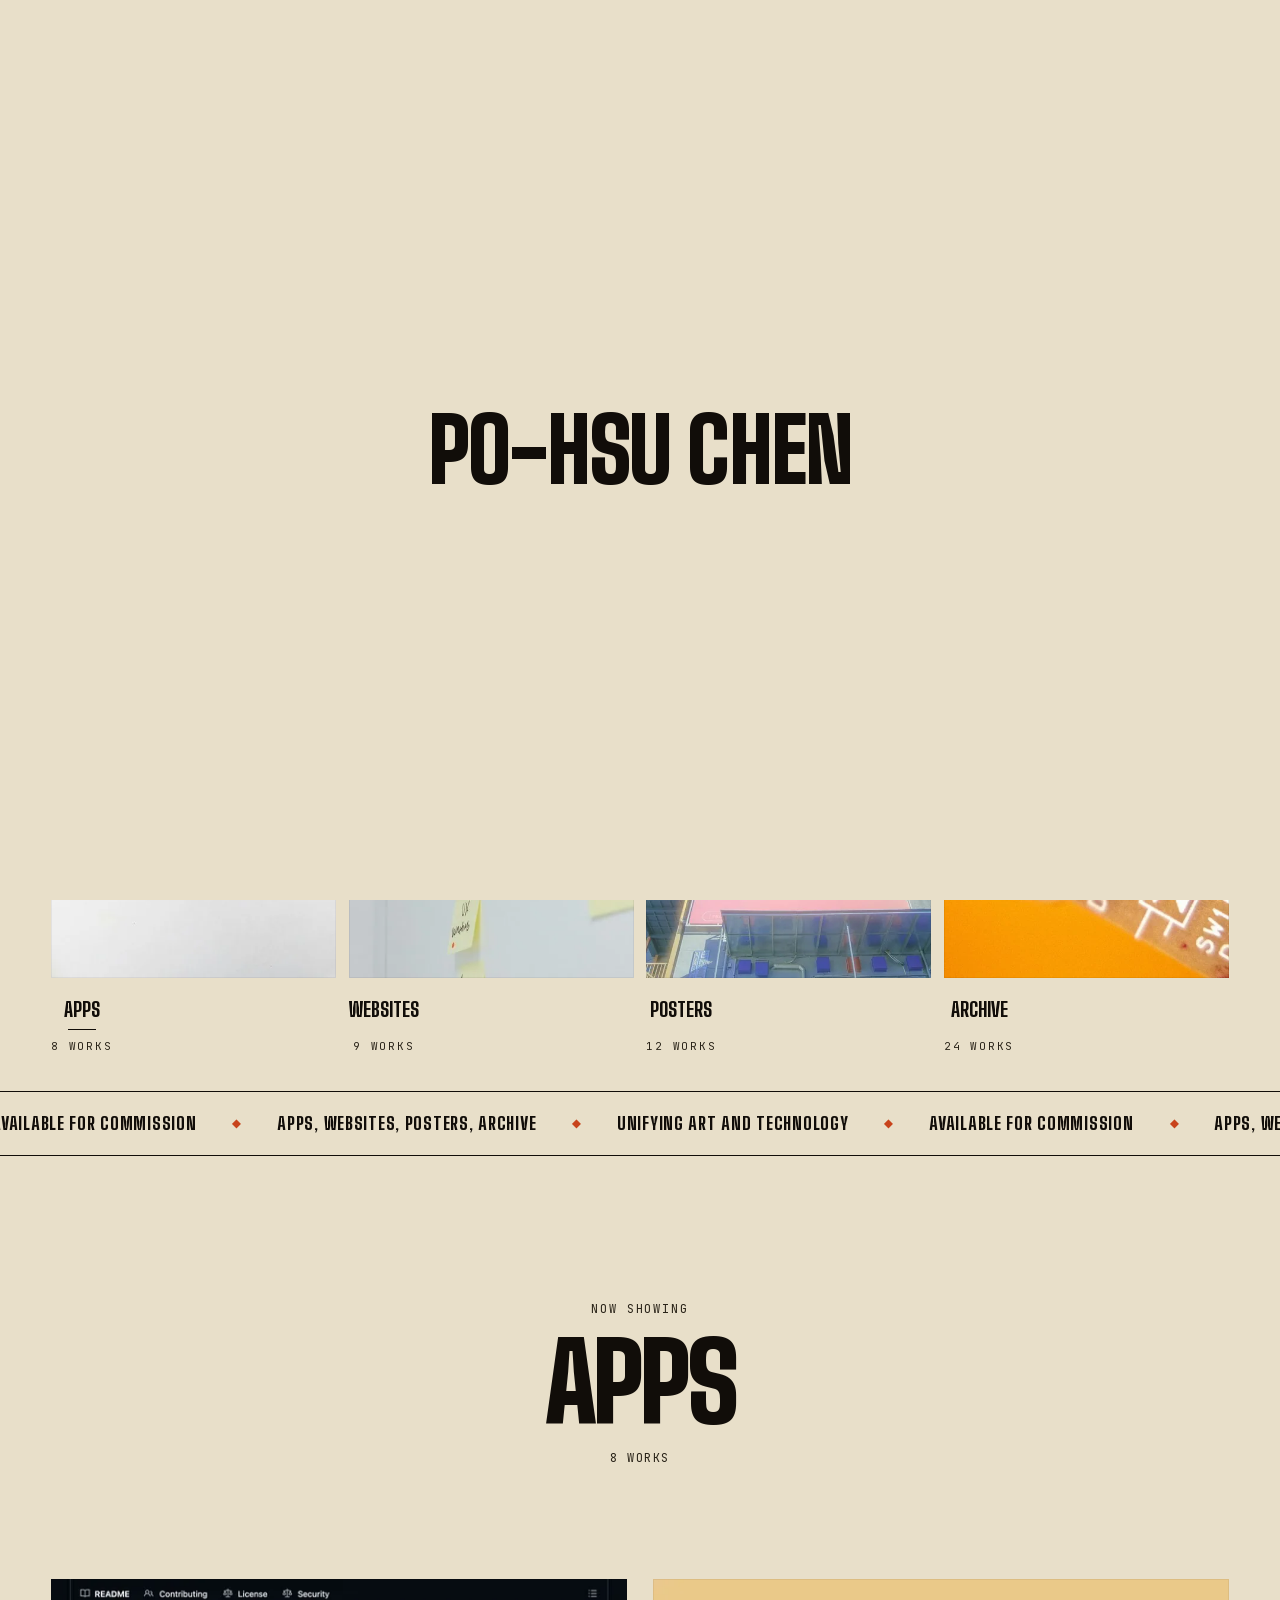
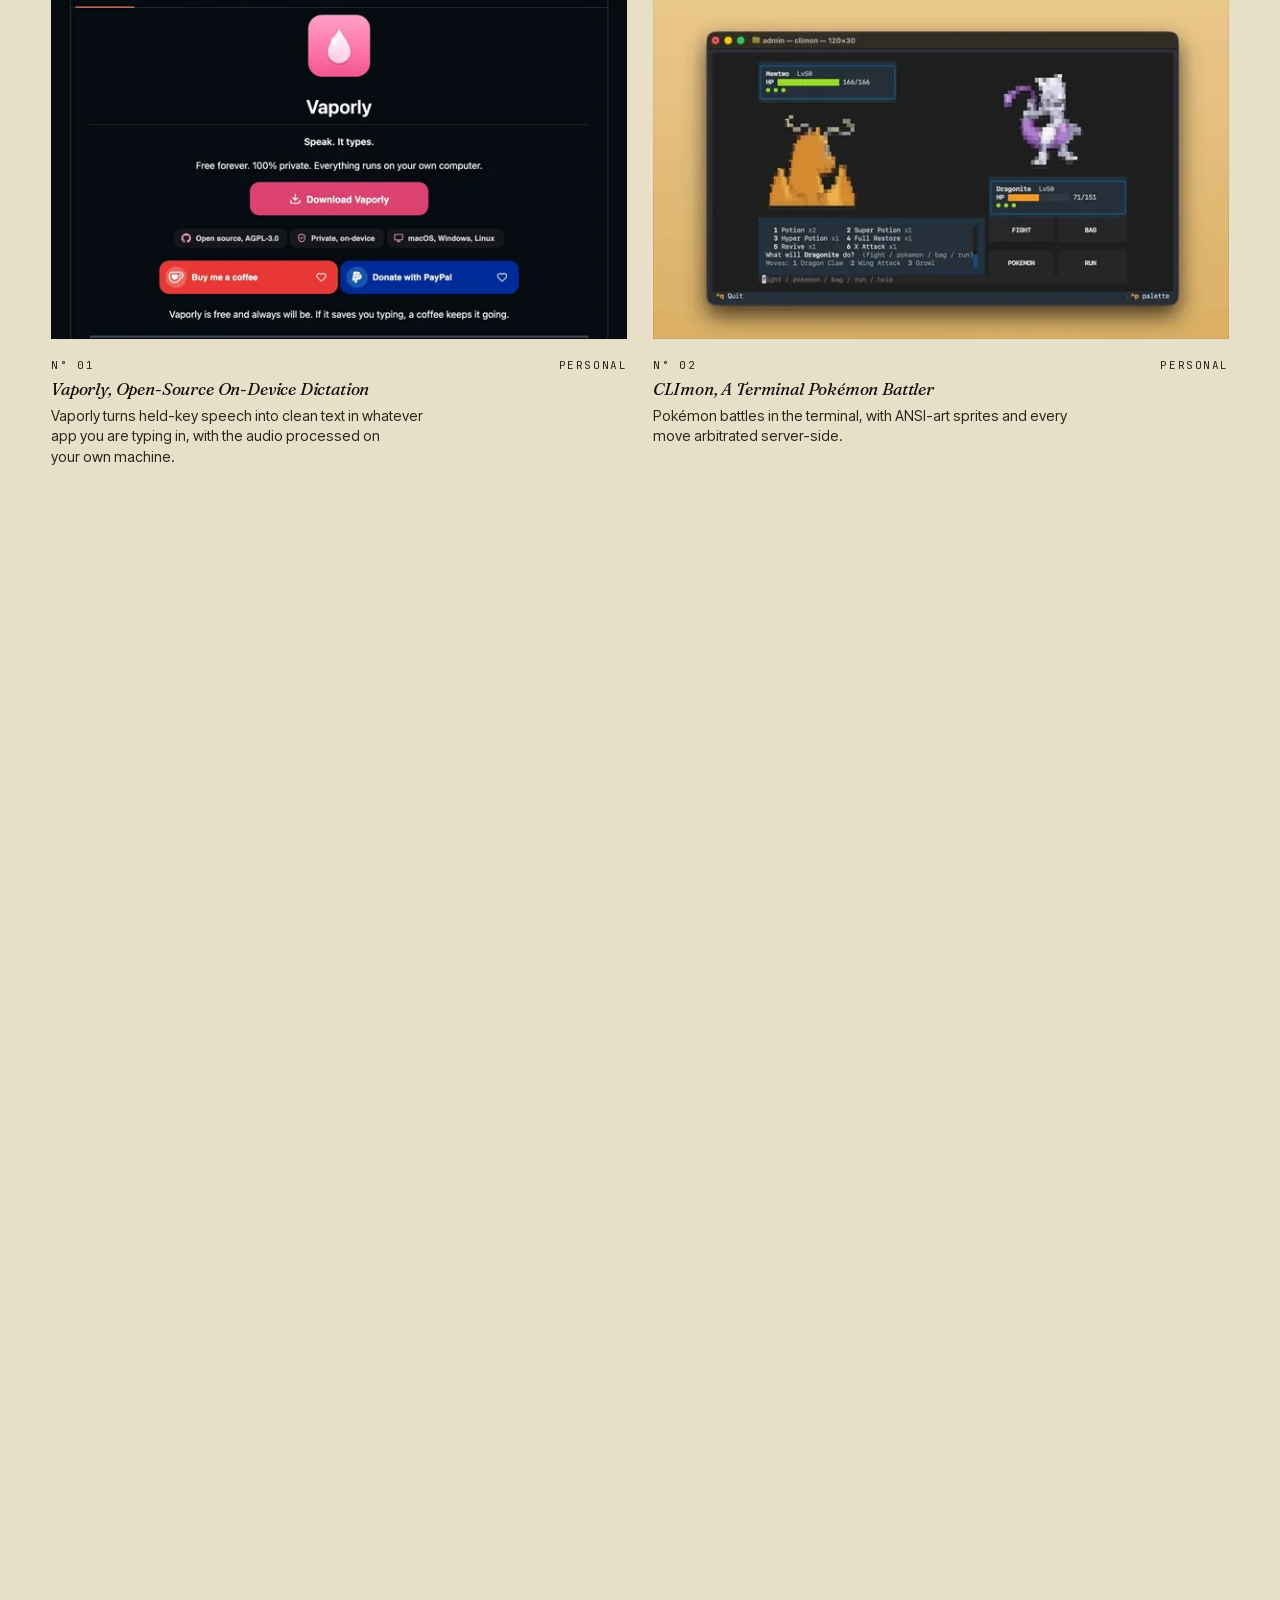
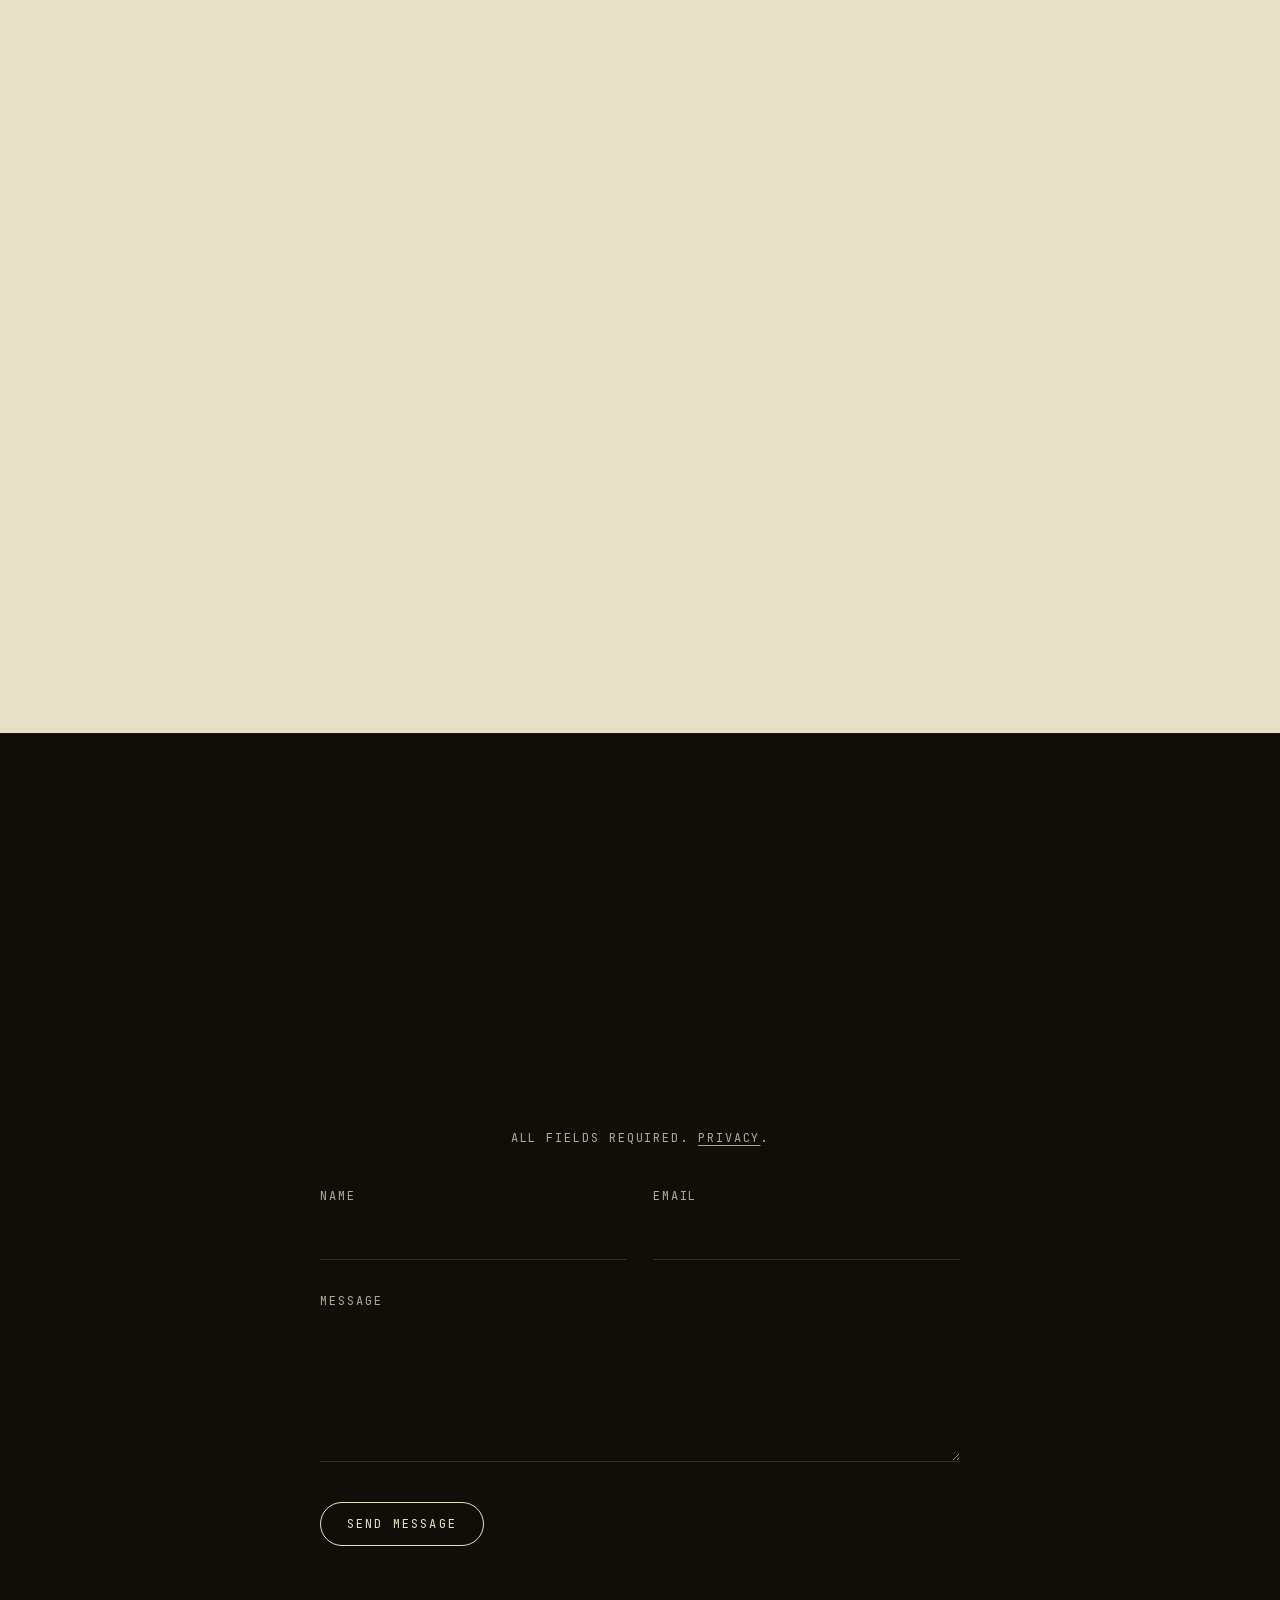
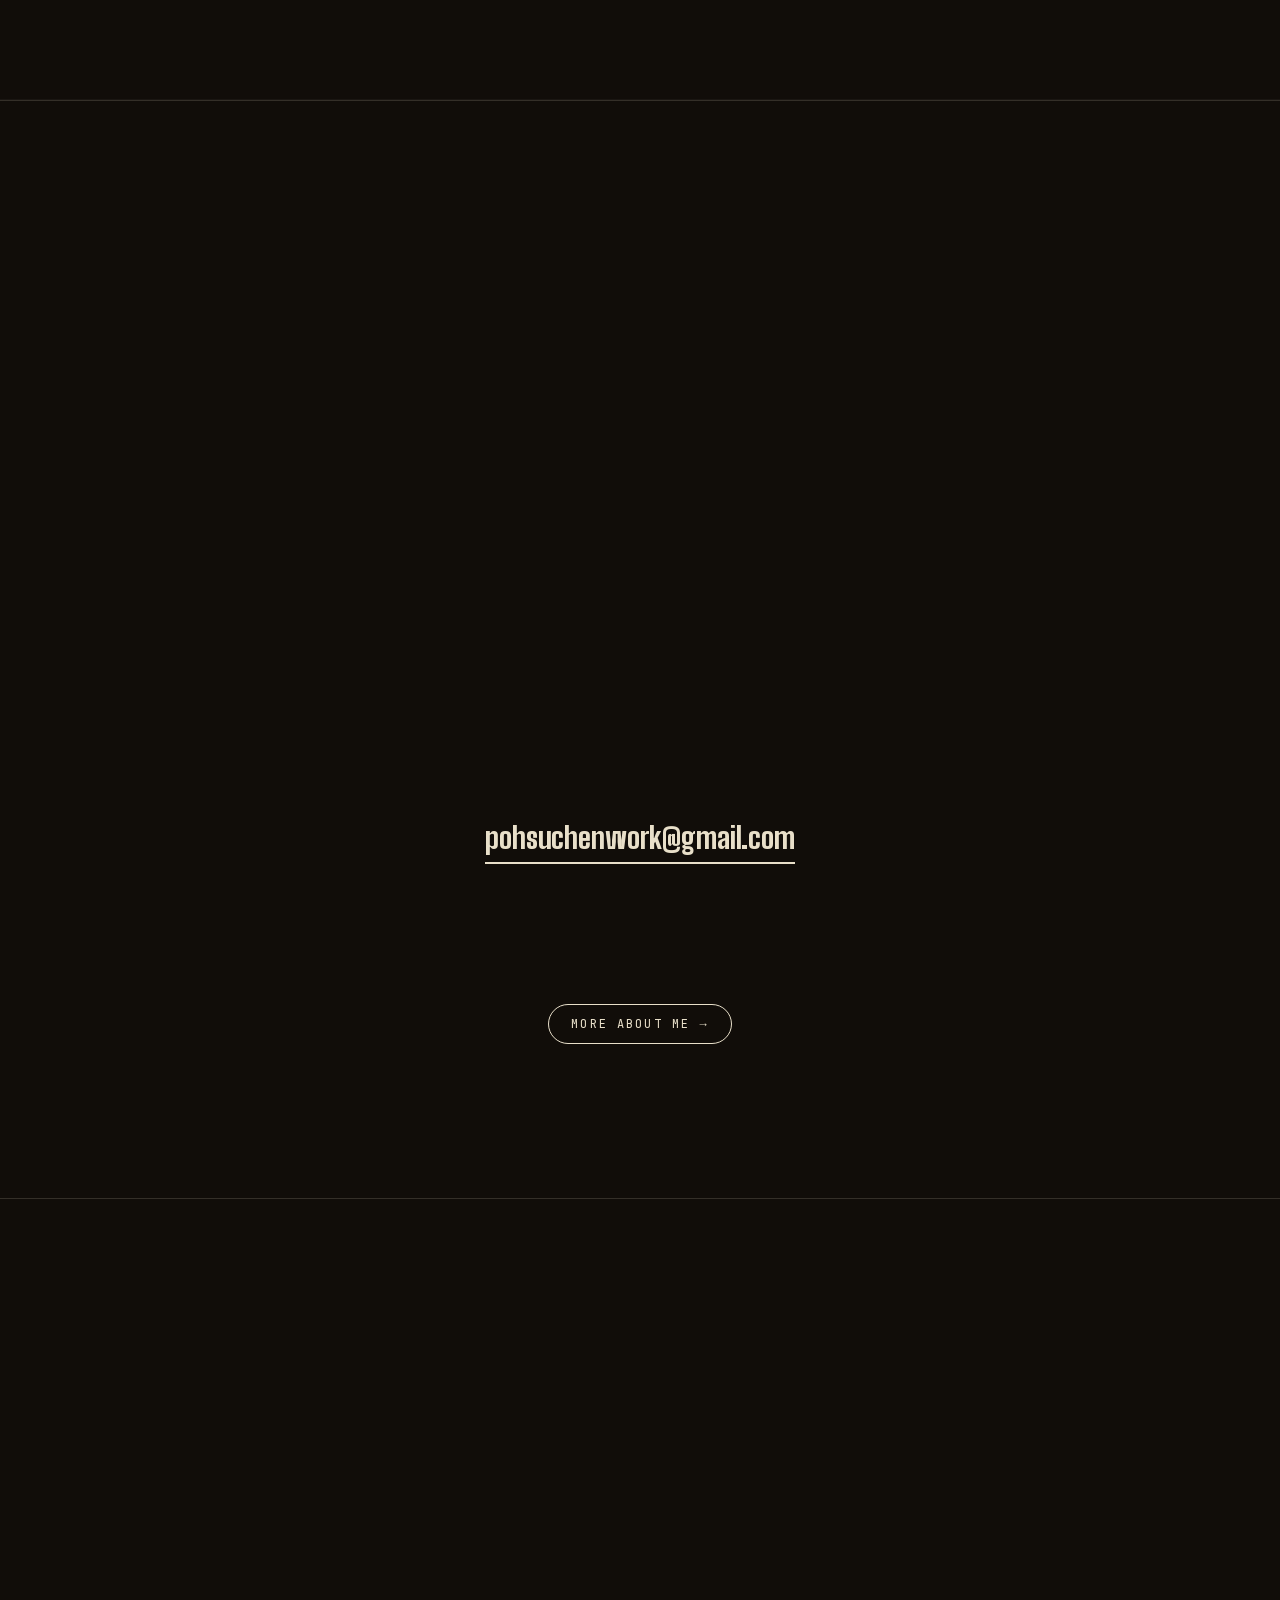
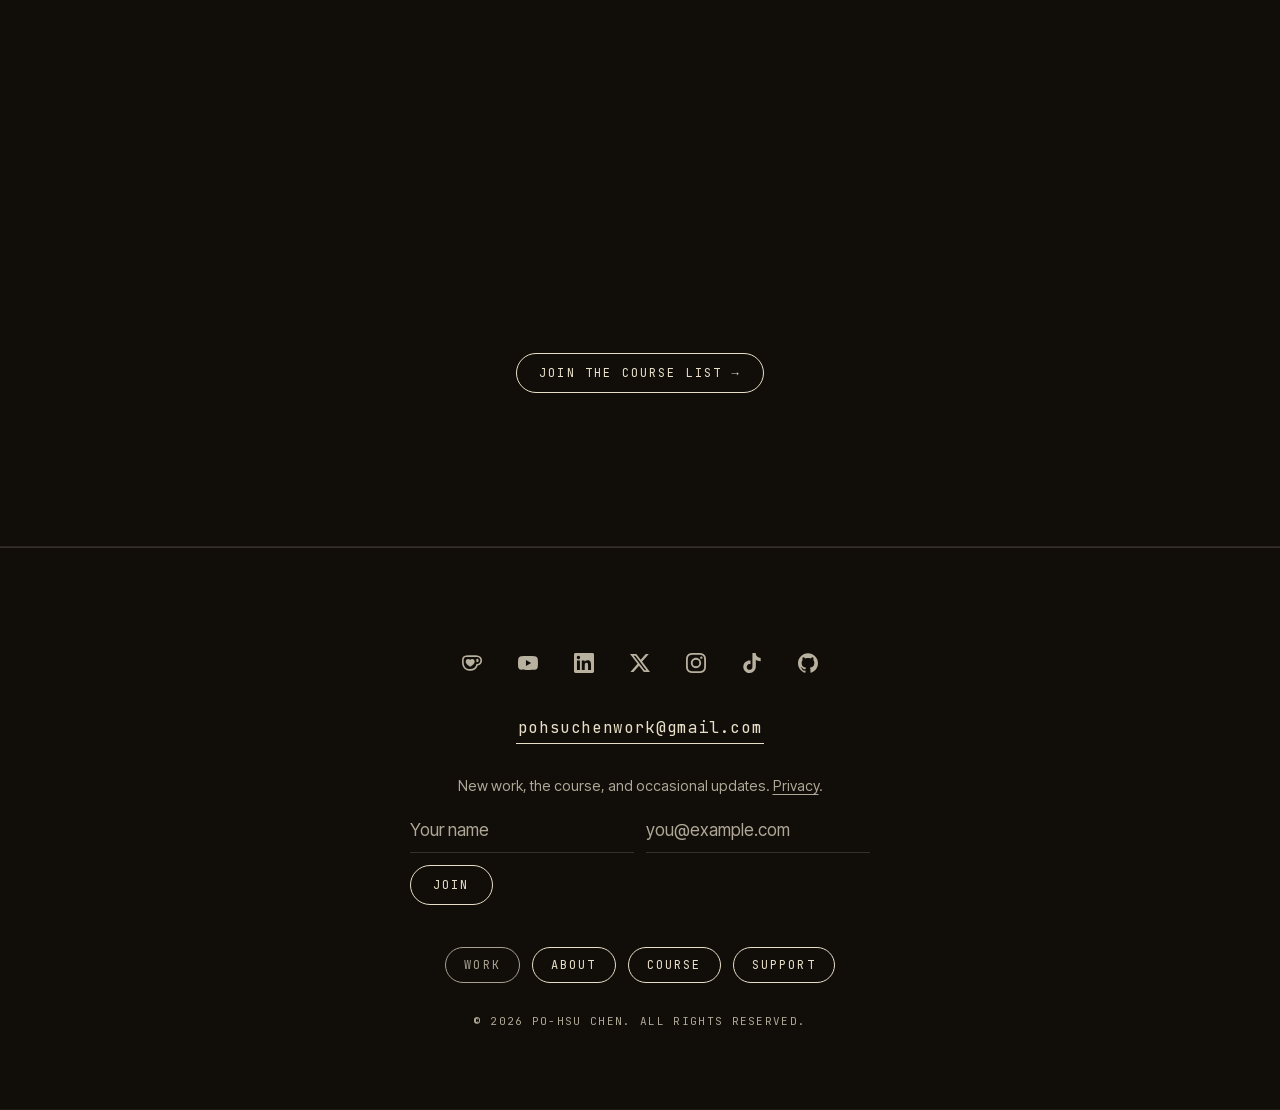
==== index.html @ bf6c6450 "Publish site" ====
<!doctype html>
<html lang="en" class="no-js">
<head>
  <meta charset="UTF-8" />
  <meta http-equiv="Content-Security-Policy" content="default-src 'self'; script-src 'self' 'sha256-AOcMORFs9n8n7JH5TCpeRUwC+OEYkzBon0eewYg5YjQ='; style-src 'self'; font-src 'self'; img-src 'self'; connect-src 'self' https://ixspocbdfavubolqocma.supabase.co; object-src 'none'; base-uri 'self'; form-action 'none'" />
  <meta name="referrer" content="strict-origin-when-cross-origin" />
  <meta name="robots" content="noai, noimageai" />
  <meta name="tdm-reservation" content="1" />
  <script>if(self!==top){document.documentElement.className+=' is-framed';try{top.location=self.location}catch(e){}}document.documentElement.classList.remove('no-js');setTimeout(function(){var d=document.documentElement;if(!d.classList.contains('js-ready'))d.classList.add('js-failed')},10000);</script>
  <meta name="viewport" content="width=device-width, initial-scale=1" />
  <meta name="theme-color" content="#e8dfc9" />
  <meta name="color-scheme" content="light" />
  <meta name="format-detection" content="telephone=no" />

  <title>Po-Hsu Chen, Designer and Engineer Portfolio</title>
  <meta name="description" content="Po-Hsu Chen, independent designer and engineer. Selected work across apps, websites, posters, and the archive. Available for commissions and collaboration." />
  <meta name="keywords" content="Po-Hsu Chen, designer, engineer, UX, UI, marketing, software, hardware, portfolio, commissions, design and engineering, visuals, online course, teaching" />
  <meta name="author" content="Po-Hsu Chen" />
  <link rel="canonical" href="https://pohsuchenwork.github.io/" />

  <meta property="og:type" content="website" />
  <meta property="og:site_name" content="Po-Hsu Chen" />
  <meta property="og:title" content="Po-Hsu Chen, Designer and Engineer" />
  <meta property="og:description" content="Independent designer and engineer working across product design, marketing and visuals, software, and hardware. Unifying art and technology." />
  <meta property="og:image" content="https://pohsuchenwork.github.io/og-image-v2.jpg" />
  <meta property="og:image:width" content="1200" />
  <meta property="og:image:height" content="630" />
  <meta property="og:image:alt" content="Po-Hsu Chen, designer and engineer" />
  <meta property="og:url" content="https://pohsuchenwork.github.io/" />
  <meta property="og:locale" content="en_AU" />

  <meta name="twitter:card" content="summary_large_image" />
  <meta name="twitter:site" content="@pohsuchenwork" />
  <meta name="twitter:creator" content="@pohsuchenwork" />
  <meta name="twitter:image:alt" content="Po-Hsu Chen, designer and engineer" />
  <meta name="twitter:title" content="Po-Hsu Chen, Designer and Engineer" />
  <meta name="twitter:description" content="Independent designer and engineer. Unifying art and technology." />
  <meta name="twitter:image" content="https://pohsuchenwork.github.io/og-image-v2.jpg" />



  <link rel="icon" href="favicon.ico?v=522671da9852" sizes="32x32" />
  <link rel="icon" href="favicon.svg?v=235b79b6cd0f" type="image/svg+xml" />
  <link rel="apple-touch-icon" href="apple-touch-icon.png?v=063e9e888f01" />
  <link rel="preload" href="fonts/big-shoulders-display.woff2" as="font" type="font/woff2" crossorigin />
  <link rel="stylesheet" href="styles.css?v=60779ec73bed" />

  <script type="application/ld+json">
  {
    "@context": "https://schema.org",
    "@type": "Person",
    "name": "Po-Hsu Chen",
    "url": "https://pohsuchenwork.github.io/",
    "sameAs": [
      "https://ko-fi.com/pohsuchenwork",
      "https://www.youtube.com/@pohsuchenwork",
      "https://www.linkedin.com/in/pohsuchenwork/",
      "https://x.com/pohsuchenwork",
      "https://www.instagram.com/pohsuchenwork/",
      "https://www.tiktok.com/@pohsuchenwork",
      "https://github.com/pohsuchenwork"
    ],
    "email": "pohsuchenwork@gmail.com",
    "jobTitle": "Designer and Engineer",
    "description": "Independent designer and engineer working across product design, marketing and visuals, software, and hardware.",
    "knowsAbout": ["Product Design", "UX/UI Design", "Marketing", "Visual Design", "Software Engineering", "Hardware Design", "CAD/CAM", "Industrial Design", "Browser Extensions", "Game Development", "3D Modelling", "CFD Simulation", "Vibe Coding", "Teaching"],
    "image": "https://pohsuchenwork.github.io/og-image-v2.jpg"
  }
  </script>
  <script type="application/ld+json">
  {
    "@context": "https://schema.org",
    "@type": "WebSite",
    "name": "Po-Hsu Chen",
    "url": "https://pohsuchenwork.github.io/",
    "description": "Selected work across product design, marketing and visuals, software, and hardware.",
    "inLanguage": "en"
  }
  </script>
</head>
<body class="page-work">
  <a class="skip-link" href="#main">Skip to main content</a>

  <div class="cursor" aria-hidden="true">
    <div class="cursor__dot"></div>
    <div class="cursor__ring"></div>
  </div>

  <div class="loader" aria-hidden="true">
    <span class="loader__name">Po-Hsu Chen</span>
  </div>


  <header class="masthead">
    <div class="masthead__row">
      <a href="/" class="masthead__name" data-magnetic="auto">Po-Hsu Chen</a>
      <nav class="masthead__links" aria-label="Main">
        <a href="/about" class="masthead__link" data-magnetic="auto">About</a>
        <a href="/course" class="masthead__link" data-magnetic="auto">Course</a>
        <a href="/support" class="masthead__link" data-magnetic="auto">Support</a>
      </nav>
    </div>
  </header>

  <main id="main" tabindex="-1">

    <section class="hero">

      <p class="hero__caption" data-split data-magnetic="auto">Unifying Art and Technology</p>

      <div class="hero__center">
        <h1 class="hero__title" data-magnetic="auto" aria-label="Po-Hsu Chen">
          <span class="hero__title-line"><span class="hero__title-inner">Po-Hsu</span></span>
          <span class="hero__title-line"><span class="hero__title-inner">Chen</span></span>
        </h1>
        <p class="hero__sub" data-split data-magnetic="auto">
          I work across <em>product design</em>, <em>marketing and visuals</em>, <em>software</em>, and <em>hardware</em>. Designer and engineer.
        </p>
      </div>

      <div class="picker" role="tablist" aria-label="Categories"></div>

    </section>

    <div class="marquee-wrap">
      <button class="marquee__pause" type="button" aria-pressed="false" data-marquee-pause data-magnetic="auto">Pause the moving strip</button>
    <div class="marquee" aria-hidden="true">
      <div class="marquee__track">
        <div class="marquee__set">
          <span class="marquee__item">Unifying Art and Technology</span>
          <span class="marquee__sep">&#9670;</span>
          <span class="marquee__item">Available for Commission</span>
          <span class="marquee__sep">&#9670;</span>
          <span class="marquee__item">Apps, Websites, Posters, Archive</span>
          <span class="marquee__sep">&#9670;</span>
        </div>
        <div class="marquee__set">
          <span class="marquee__item">Unifying Art and Technology</span>
          <span class="marquee__sep">&#9670;</span>
          <span class="marquee__item">Available for Commission</span>
          <span class="marquee__sep">&#9670;</span>
          <span class="marquee__item">Apps, Websites, Posters, Archive</span>
          <span class="marquee__sep">&#9670;</span>
        </div>
      </div>
    </div>
    </div>

    <section class="works">
      <header class="works__head">
        <p class="caption works__caption" data-magnetic="auto">Now showing</p>
        <h2 class="works__title" data-magnetic="auto">Apps</h2>
        <p class="works__meta" data-magnetic="auto"><span class="works__count">8</span> works</p>
        <p class="visually-hidden works__status" role="status" aria-live="polite"></p>
      </header>
      <div id="works-panel" role="tabpanel" aria-labelledby="tab-apps"><div class="works__grid"></div></div>
    </section>

    <section class="contact" id="contact" aria-labelledby="contact-heading">
    <div class="contact__inner">
      <p class="caption caption--light contact__caption" data-split data-magnetic="auto">Contact</p>
      <h2 id="contact-heading" class="contact__title" data-split data-magnetic="auto">Get in touch.</h2>
      <p class="contact__note" data-split data-magnetic="auto">Commissions, collaboration, or just a question. Write here, or email me directly.</p>
      <p class="caption caption--light contact__hint" id="contact-hint" data-magnetic="auto">All fields required. <a href="/about#privacy" data-magnetic="auto">Privacy</a>.</p>
      <p class="caption caption--light contact__nojs">The form needs JavaScript; the email address in the footer works without it.</p>
      <form class="contact__form" novalidate aria-labelledby="contact-heading">
        <div class="contact__field">
          <label class="contact__label" data-magnetic="auto" for="contact-name">Name</label>
          <input class="contact__input" id="contact-name" name="name" type="text" autocomplete="name" maxlength="120" required aria-describedby="contact-hint" data-cursor="link" data-magnetic="auto" />
        </div>
        <div class="contact__field">
          <label class="contact__label" data-magnetic="auto" for="contact-email">Email</label>
          <input class="contact__input" id="contact-email" name="email" type="email" autocomplete="email" maxlength="254" required aria-describedby="contact-hint" data-cursor="link" data-magnetic="auto" />
        </div>
        <div class="contact__field contact__field--wide">
          <label class="contact__label" data-magnetic="auto" for="contact-message">Message</label>
          <textarea class="contact__input contact__input--area" id="contact-message" name="message" rows="5" maxlength="5000" required aria-describedby="contact-hint" data-cursor="link" data-magnetic="auto"></textarea>
        </div>
        <div class="form__trap" aria-hidden="true">
          <label for="contact-extra-line">Extra line</label>
          <input id="contact-extra-line" name="extra_line" type="text" tabindex="-1" autocomplete="off" data-honeypot />
        </div>
        <div class="contact__actions">
          <button class="contact__submit" type="submit" data-magnetic="auto">Send message</button>
          <p class="form__status contact__status" role="status" aria-live="polite" data-form-status data-magnetic="auto"></p>
        </div>
      </form>
    </div>
    </section>

    <section class="about">

      <p class="caption caption--light about__caption" data-split data-magnetic="auto">About</p>
      <h2 class="about__title" data-split data-magnetic="auto" aria-label="About Po-Hsu Chen">Hello.</h2>

      <div class="about__note">
        <p data-split data-magnetic="auto">I'm Po-Hsu Chen. I work across product design, marketing and visuals, software, and hardware. I make digital interfaces and physical objects.</p>
        <p data-split data-magnetic="auto">I care about craft. Tight code, careful tolerances, considered typography. The work I'm proudest of has both art and engineering inside it, hard to separate.</p>
        <p data-split data-magnetic="auto">Available for commissions, collaboration, and conversation.</p>
      </div>

      <div class="about__contact">
        <a class="about__email" href="mailto:pohsuchenwork@gmail.com" data-magnetic="auto">pohsuchenwork@gmail.com</a>
      </div>

      <a href="/about" class="about__more" data-magnetic="auto">More about me <span aria-hidden="true">&rarr;</span></a>

    </section>

    <section class="about course-teaser" aria-labelledby="course-teaser-heading">

      <p class="caption caption--light about__caption" data-split data-magnetic="auto">Course</p>
      <h2 id="course-teaser-heading" class="about__title course__title" data-split data-magnetic="auto">Fundamentalism Academy.</h2>

      <div class="about__note">
        <p data-split data-magnetic="auto">The work on this site, taught hands-on: software, hardware, AI, design, marketing, and vibe coding.</p>
      </div>

      <a href="/course" class="about__more" data-magnetic="auto">Join the course list <span aria-hidden="true">&rarr;</span></a>

    </section>
  </main>

  <footer class="colophon">
    <nav class="colophon__icons" aria-label="Social links"></nav>
    <a class="colophon__email" href="mailto:pohsuchenwork@gmail.com" data-magnetic="auto">pohsuchenwork@gmail.com</a>
    <div class="colophon__newsletter">
      <form class="newsletter" novalidate aria-label="Join the list">
        <label class="visually-hidden" for="newsletter-name">Name</label>
        <label class="visually-hidden" for="newsletter-email">Email address</label>
        <p class="newsletter__label" id="newsletter-note" data-magnetic="auto">New work, the course, and occasional updates. <a href="/about#privacy" data-magnetic="auto">Privacy</a>.</p>
        <div class="newsletter__row">
          <input class="newsletter__input" id="newsletter-name" name="name" type="text" autocomplete="name" maxlength="120" placeholder="Your name" required aria-describedby="newsletter-note" data-cursor="link" data-magnetic="auto" />
          <input class="newsletter__input" id="newsletter-email" name="email" type="email" autocomplete="email" maxlength="254" placeholder="you@example.com" required aria-describedby="newsletter-note" data-cursor="link" data-magnetic="auto" />
          <button class="newsletter__submit" type="submit" data-magnetic="auto">Join</button>
        </div>
        <div class="form__trap" aria-hidden="true">
          <label for="newsletter-extra-line">Extra line</label>
          <input id="newsletter-extra-line" name="extra_line" type="text" tabindex="-1" autocomplete="off" data-honeypot />
        </div>
        <p class="form__status newsletter__status" role="status" aria-live="polite" data-form-status data-magnetic="auto"></p>
      </form>
    </div>
    <nav class="colophon__links" aria-label="Footer">
      <a class="colophon__nav is-current" href="/" aria-current="page" data-magnetic="auto">Work</a>
      <a class="colophon__nav" href="/about" data-magnetic="auto">About</a>
      <a class="colophon__nav" href="/course" data-magnetic="auto">Course</a>
      <a class="colophon__nav" href="/support" data-magnetic="auto">Support</a>
    </nav>
    <p class="colophon__meta" data-magnetic="auto">&copy; <span class="colophon__year">2026</span> Po-Hsu Chen. All rights reserved.</p>
  </footer>

  <script src="script.js?v=cb44b8ce6423"></script>
</body>
</html>
---- styles.css ----
*,
*::before,
*::after {
  box-sizing: border-box;
  margin: 0;
  padding: 0;
}
@font-face {
  font-family: "Big Shoulders Display";
  font-style: normal;
  font-weight: 500 900;
  font-display: swap;
  src: url(fonts/big-shoulders-display.woff2) format("woff2");
}
@font-face {
  font-family: "Big Shoulders Fallback";
  src:
    local("Helvetica Neue"),
    local("HelveticaNeue"),
    local("Arial"),
    local("Roboto");
  font-weight: 100 900;
  size-adjust: 72%;
  ascent-override: 136%;
  descent-override: 29%;
  line-gap-override: 0%;
}
@font-face {
  font-family: "Inter Tight Fallback";
  src:
    local("Helvetica Neue"),
    local("HelveticaNeue"),
    local("Arial");
  font-weight: 100 900;
  size-adjust: 95.6%;
  ascent-override: 101.5%;
  descent-override: 25.1%;
  line-gap-override: 0%;
}
@font-face {
  font-family: "Inter Tight Fallback Android";
  src: local("Roboto");
  font-weight: 100 900;
  size-adjust: 105.8%;
  ascent-override: 91.7%;
  descent-override: 22.7%;
  line-gap-override: 0%;
}
@font-face {
  font-family: "Fraunces Fallback";
  src: local("Georgia Italic"), local("Georgia-Italic");
  font-style: italic;
  font-weight: 100 900;
  size-adjust: 79.9%;
  ascent-override: 122.7%;
  descent-override: 32.5%;
  line-gap-override: 0%;
}
@font-face {
  font-family: "Inter Tight";
  font-style: normal;
  font-weight: 400 500;
  font-display: swap;
  src: url(fonts/inter-tight.woff2) format("woff2");
}
@font-face {
  font-family: "Inter Tight";
  font-style: italic;
  font-weight: 400;
  font-display: swap;
  src: url(fonts/inter-tight-italic.woff2) format("woff2");
}
@font-face {
  font-family: "JetBrains Mono";
  font-style: normal;
  font-weight: 400;
  font-display: swap;
  src: url(fonts/jetbrains-mono.woff2) format("woff2");
}
@font-face {
  font-family: "Fraunces";
  font-style: italic;
  font-weight: 400 500;
  font-display: swap;
  src: url(fonts/fraunces-italic.woff2) format("woff2");
}
:root {
  --bg: #e8dfc9;
  --bg-alt: #ddd2b8;
  --ink: #110d09;
  --ink-soft: #2a2419;
  --accent: #c8431b;
  --shape-red: rgba(84, 22, 14, 0.92);
  --shape-rose: rgba(76, 46, 40, 0.88);
  --shape-gray: rgba(50, 42, 34, 0.92);
  --dark: #110d09;
  --dark-mid: rgba(232, 223, 201, 0.74);
  --dark-rule: rgba(232, 223, 201, 0.16);
  --display:
    "Big Shoulders Display",
    "Big Shoulders Fallback",
    "Helvetica Neue",
    Arial,
    sans-serif;
  --body:
    "Inter Tight",
    "Inter Tight Fallback",
    "Inter Tight Fallback Android",
    -apple-system,
    BlinkMacSystemFont,
    "Segoe UI",
    sans-serif;
  --mono:
    "JetBrains Mono",
    ui-monospace,
    "SF Mono",
    Menlo,
    monospace;
  --serif:
    "Fraunces",
    "Fraunces Fallback",
    Georgia,
    serif;
  --gutter: clamp(20px, 4vw, 56px);
  --col-gap: clamp(16px, 2vw, 32px);
  --fs-hero: clamp(60px, 14.5vw, 220px);
  --fs-display: clamp(56px, 12vw, 200px);
  --fs-display-long: clamp(38px, 12vw, 200px);
  --fs-h2: clamp(44px, 8.5vw, 136px);
  --fs-card: clamp(28px, 4vw, 52px);
  --fs-h4: clamp(20px, 2.4vw, 30px);
  --fs-loader: clamp(40px, 7vw, 88px);
  --fs-lead: clamp(16px, calc(14.89px + 0.347vw), 21px);
  --fs-body: clamp(14px, calc(13.33px + 0.208vw), 17px);
  --fs-small: clamp(13px, calc(12.56px + 0.139vw), 15px);
  --fs-title-sm: clamp(16px, calc(15.56px + 0.139vw), 18px);
  --fs-input: clamp(16px, calc(15.56px + 0.139vw), 18px);
  --fs-picker: clamp(16px, calc(14.67px + 0.417vw), 22px);
  --fs-marquee: clamp(14px, calc(12.67px + 0.417vw), 20px);
  --fs-label: 12px;
  --fs-micro: 11px;
  --ease: cubic-bezier(0.16, 1, 0.3, 1);
}
html {
  font-size: 16px;
  scroll-behavior: smooth;
  background: var(--bg);
}
html.is-locked,
html.is-locked body {
  overflow: hidden;
}
html {
  -webkit-text-size-adjust: 100%;
  text-size-adjust: 100%;
  -webkit-tap-highlight-color: transparent;
  overscroll-behavior: none;
  overscroll-behavior-y: none;
}
body {
  background: transparent;
  color: var(--ink);
  font-family: var(--body);
  font-size: var(--fs-body);
  font-weight: 400;
  line-height: 1.5;
  -webkit-font-smoothing: antialiased;
  -moz-osx-font-smoothing: grayscale;
  text-rendering: optimizeLegibility;
  font-feature-settings: "kern", "liga";
  max-width: 1760px;
  margin: 0 auto;
  overflow-x: hidden;
  overscroll-behavior: none;
  position: relative;
}
@media (max-width: 899px) {
  html {
    width: 100% !important;
    max-width: 100% !important;
    overflow-x: hidden !important;
    overflow-x: clip !important;
    position: relative !important;
    touch-action: pan-y pinch-zoom;
  }
  body {
    width: 100% !important;
    max-width: 100% !important;
    margin: 0 !important;
    overflow-x: hidden !important;
    overflow-x: clip !important;
    position: relative !important;
  }
  main {
    width: 100% !important;
    max-width: 100% !important;
    overflow-x: hidden !important;
    overflow-x: clip !important;
    position: relative !important;
  }
}
a {
  color: inherit;
  text-decoration: none;
}
img {
  display: block;
  max-width: 100%;
}
button {
  background: none;
  border: none;
  cursor: inherit;
  font: inherit;
  color: inherit;
}
::selection {
  background: var(--ink);
  color: var(--bg);
}
html.dark-page ::selection,
.about ::selection,
.contact ::selection,
.legal ::selection,
.colophon ::selection {
  background: var(--bg);
  color: var(--ink);
}
:focus {
  outline: none;
}
:focus-visible {
  outline: 2px solid var(--ink);
  outline-offset: 3px;
  border-radius: 2px;
}
.work__media:focus-visible {
  outline: none;
}
.work__media:focus-visible::after {
  box-shadow: inset 0 0 0 3px var(--bg), inset 0 0 0 5px var(--ink);
}
.lightbox__media:focus-visible,
.lightbox__play:focus-visible,
.lightbox__content:focus-visible {
  outline-color: rgba(255, 255, 255, 0.92);
  outline-offset: -3px;
}
.masthead--dark :focus-visible,
.about :focus-visible,
.contact :focus-visible,
.colophon :focus-visible,
.skip-link:focus-visible,
.marquee__pause:focus-visible {
  outline-color: var(--bg);
}
.skip-link {
  position: absolute;
  left: -9999px;
  top: 0;
  padding: 12px 16px;
  background: var(--ink);
  color: var(--bg);
  font-family: var(--mono);
  font-size: var(--fs-label);
  letter-spacing: 0.05em;
  text-transform: uppercase;
  z-index: 10000;
}
.skip-link:focus {
  left: 16px;
  top: 16px;
}
[data-magnetic] {
  transform-style: preserve-3d;
}
.caption {
  font-family: var(--mono);
  font-size: var(--fs-label);
  letter-spacing: 0.16em;
  text-transform: uppercase;
  color: var(--ink-soft);
}
.caption--light {
  color: var(--dark-mid);
}
.bg {
  position: fixed;
  inset: 0;
  z-index: -1;
  pointer-events: none;
  overflow: hidden;
}
.bg__shapes {
  position: absolute;
  inset: -25vh -20vw;
  inset: -25svh -20vw;
}
.bg__layer {
  position: absolute;
  left: var(--x, 0%);
  top: var(--y, 0vh);
  width: var(--size, 320px);
  height: var(--size, 320px);
  will-change: transform;
}
.bg__shape {
  width: 100%;
  height: 100%;
}
.bg__shape--circle {
  border-radius: 50%;
}
.bg__shape--square {
  border-radius: 0;
}
.bg__shape--red {
  background: var(--shape-red);
}
.bg__shape--rose {
  background: var(--shape-rose);
}
.bg__shape--gray {
  background: var(--shape-gray);
}
.bg__glass {
  position: absolute;
  inset: 0;
  background: rgba(232, 223, 201, 0.86);
}
@supports ((-webkit-backdrop-filter: blur(1px)) or (backdrop-filter: blur(1px))) {
  .bg__glass {
    background: rgba(232, 223, 201, 0.48);
    -webkit-backdrop-filter: blur(120px) saturate(1.6);
    backdrop-filter: blur(120px) saturate(1.6);
  }
}
.cursor,
.loader {
  z-index: 9000;
}
.cursor {
  position: fixed;
  top: 0;
  left: 0;
  pointer-events: none;
  z-index: 9999;
  mix-blend-mode: difference;
  opacity: 0;
  transition: opacity 500ms ease;
}
.cursor__dot {
  position: fixed;
  width: 8px;
  height: 8px;
  background: #fff;
  border-radius: 50%;
  transform: translate(-50%, -50%);
  will-change: transform;
}
.cursor__ring {
  position: fixed;
  width: 32px;
  height: 32px;
  border: 2px solid #fff;
  border-radius: 50%;
  transform: translate(-50%, -50%);
  will-change: transform;
  transition:
    width 350ms var(--ease),
    height 350ms var(--ease),
    opacity 350ms var(--ease);
  opacity: 0.9;
}
html.cursor-on body,
html.cursor-on a,
html.cursor-on button {
  cursor: none;
}
html.cursor-on.is-loaded .cursor {
  opacity: 1;
}
html.cursor-hover-link .cursor__ring {
  width: 56px;
  height: 56px;
  opacity: 1;
}
html.cursor-hover-media .cursor__ring {
  width: 80px;
  height: 80px;
  opacity: 0.75;
}
.loader {
  position: fixed;
  inset: 0;
  background: var(--bg);
  z-index: 9000;
  display: grid;
  place-items: center;
  transition: transform 1100ms var(--ease);
}
.loader__name {
  font-family: var(--display);
  font-size: var(--fs-loader);
  font-weight: 900;
  text-transform: uppercase;
  letter-spacing: -0.02em;
  color: var(--ink);
  opacity: 0;
  animation: loader-name 700ms ease 100ms forwards;
}
@keyframes loader-name {
  to {
    opacity: 1;
  }
}
html.is-loaded .loader {
  transform: translateY(-101%);
  pointer-events: none;
}
.no-js .loader {
  display: none;
}
html.js-failed .loader {
  display: none;
}
html.js-failed .word__inner,
html.js-failed .hero__title-inner {
  transform: none;
  animation: none;
}
.no-js .hero__title-inner {
  transform: none;
}
.page-about .loader,
.page-support .loader {
  background: var(--dark);
}
.page-about .loader__name,
.page-support .loader__name {
  color: var(--bg);
}
.word {
  display: inline-block;
  overflow: hidden;
  vertical-align: bottom;
  line-height: inherit;
}
.word__inner {
  display: inline-block;
  transform: translateY(110%);
}
.word__inner.is-revealed {
  animation: word-rise 1100ms var(--ease) forwards;
  animation-delay: calc(var(--i, 0) * 28ms);
}
@keyframes word-rise {
  to {
    transform: translateY(0);
  }
}
.masthead {
  padding: 22px var(--gutter);
  background: transparent;
}
.masthead--dark {
  background: var(--ink);
  color: var(--bg);
}
.masthead__row {
  display: flex;
  justify-content: space-between;
  align-items: center;
  gap: 24px;
}
.masthead__name {
  font-family: var(--display);
  font-size: var(--fs-title-sm);
  font-weight: 800;
  letter-spacing: 0.02em;
  text-transform: uppercase;
  display: inline-block;
}
.masthead__links {
  display: flex;
  align-items: center;
  gap: 10px;
}
.masthead__link {
  font-family: var(--mono);
  font-size: var(--fs-label);
  text-transform: uppercase;
  letter-spacing: 0.18em;
  position: relative;
  display: inline-block;
  padding: 6px 14px;
  border: 1px solid currentColor;
  border-radius: 999px;
  transition: background-color 240ms var(--ease), color 240ms var(--ease);
}
.masthead__link:hover {
  background: var(--ink);
  color: var(--bg);
}
.masthead--dark .masthead__link:hover {
  background: var(--bg);
  color: var(--ink);
}
.hero {
  display: flex;
  flex-direction: column;
  min-height: calc(100vh - 70px);
  min-height: calc(100svh - 70px);
  padding: clamp(24px, 4vh, 56px) var(--gutter) clamp(28px, 4vh, 48px);
  padding: clamp(24px, 4svh, 56px) var(--gutter) clamp(28px, 4svh, 48px);
  text-align: center;
  align-items: center;
  background: transparent;
}
.hero__caption {
  font-family: var(--mono);
  font-size: var(--fs-label);
  letter-spacing: 0.2em;
  text-transform: uppercase;
  color: var(--ink-soft);
}
.hero__center {
  flex: 1;
  display: flex;
  flex-direction: column;
  justify-content: center;
  align-items: center;
  width: 100%;
  padding: clamp(8px, 2vh, 20px) 0;
  padding: clamp(8px, 2svh, 20px) 0;
}
.hero__title {
  font-family: var(--display);
  font-weight: 900;
  font-size: var(--fs-hero);
  line-height: 0.86;
  letter-spacing: -0.04em;
  text-transform: uppercase;
  display: flex;
  flex-direction: column;
  gap: 0;
  margin-bottom: clamp(20px, 3vh, 36px);
  margin-bottom: clamp(20px, 3svh, 36px);
}
.hero__title-line {
  display: block;
  overflow: hidden;
  line-height: 0.92;
}
.hero__title-inner {
  display: inline-block;
  transform: translateY(102%);
  will-change: transform;
}
html.is-loaded .hero__title-inner {
  animation: title-rise 1300ms var(--ease) forwards;
}
.hero__title-line:nth-child(1) .hero__title-inner {
  animation-delay: 200ms;
}
.hero__title-line:nth-child(2) .hero__title-inner {
  animation-delay: 320ms;
}
@keyframes title-rise {
  to {
    transform: translateY(0);
  }
}
.hero__sub {
  font-family: var(--body);
  font-size: var(--fs-body);
  font-weight: 400;
  line-height: 1.55;
  max-width: 520px;
  color: var(--ink);
}
.hero__sub em {
  font-family: var(--serif);
  font-style: italic;
  font-weight: 400;
}
.picker {
  display: grid;
  grid-template-columns: repeat(4, 1fr);
  gap: clamp(8px, 1vw, 18px);
  width: 100%;
  max-width: 1200px;
  margin-top: clamp(28px, 4vh, 56px);
  margin-top: clamp(28px, 4svh, 56px);
}
.picker__item {
  display: flex;
  flex-direction: column;
  text-align: center;
  position: relative;
  padding: 0;
  background: none;
  border: none;
  cursor: pointer;
  opacity: 0;
}
.picker__item.is-in {
  animation: picker-in 1100ms var(--ease) forwards;
  animation-delay: calc(700ms + 90ms * var(--i, 0));
}
@keyframes picker-in {
  to {
    opacity: 1;
  }
}
.picker__media {
  width: 100%;
  aspect-ratio: 4/5;
  overflow: hidden;
  background: var(--bg-alt);
  position: relative;
}
.picker__media::after {
  content: "";
  position: absolute;
  inset: 0;
  pointer-events: none;
  box-shadow: inset 0 0 0 1px rgba(17, 13, 9, 0.06);
  z-index: 2;
}
.picker__media img {
  width: 100%;
  height: 100%;
  object-fit: cover;
  opacity: 0;
  transition: opacity 800ms ease;
}
.picker__media img.is-loaded {
  opacity: 1;
}
.picker__media img {
  position: relative;
  z-index: 1;
}
.picker__foot {
  margin-top: 16px;
  display: flex;
  flex-direction: column;
  align-items: center;
  gap: 8px;
}
.picker__name {
  font-family: var(--display);
  font-size: var(--fs-picker);
  font-weight: 800;
  letter-spacing: 0;
  text-transform: uppercase;
  color: var(--ink);
  position: relative;
  padding-bottom: 6px;
}
.picker__name::after {
  content: "";
  position: absolute;
  bottom: 0;
  left: 50%;
  transform: translateX(-50%) scaleX(0);
  width: 28px;
  height: 1.5px;
  background: var(--ink);
  transition: transform 600ms var(--ease);
}
.picker__item.is-active .picker__name::after {
  transform: translateX(-50%) scaleX(1);
}
.picker__count {
  font-family: var(--mono);
  font-size: var(--fs-micro);
  text-transform: uppercase;
  letter-spacing: 0.16em;
  color: var(--ink-soft);
}
@media (max-width: 640px) {
  .picker {
    grid-template-columns: repeat(2, 1fr);
    gap: 14px;
  }
}
html:not(.no-js) .picker:empty::before {
  content: "";
  display: block;
  grid-column: 1 / -1;
  width: 100%;
  aspect-ratio: 3.2 / 1;
  margin-bottom: 60px;
}
@media (max-width: 640px) {
  html:not(.no-js) .picker:empty::before {
    aspect-ratio: 4 / 5;
    margin-bottom: 134px;
  }
}
.marquee {
  position: relative;
  width: 100%;
  left: 0;
  border-top: 1.5px solid var(--ink);
  border-bottom: 1.5px solid var(--ink);
  overflow: hidden;
  white-space: nowrap;
  font-family: var(--display);
  font-size: var(--fs-marquee);
  text-transform: uppercase;
  letter-spacing: 0.04em;
  font-weight: 800;
  color: var(--ink);
  padding: 18px 0;
  background: transparent;
}
@media (max-width: 899px) {
  .marquee {
    width: 100% !important;
    max-width: 100% !important;
    margin-left: 0 !important;
    left: 0 !important;
    right: auto !important;
    transform: none !important;
    position: relative !important;
    contain: paint;
    clip-path: inset(0);
    isolation: isolate;
  }
  .marquee__track {
    max-width: none;
    will-change: transform;
  }
}
@media (min-width: 900px) {
  .marquee {
    width: 150%;
    left: -25%;
  }
}
.marquee__track {
  display: inline-flex;
  align-items: center;
  animation: marquee 50s linear infinite;
}
.marquee:hover .marquee__track,
.marquee:focus-within .marquee__track,
.marquee-wrap.is-paused .marquee__track,
.marquee-wrap.is-offscreen .marquee__track {
  animation-play-state: paused;
}
.marquee-wrap {
  position: relative;
}
.marquee__pause {
  position: absolute;
  left: -9999px;
  top: 0;
  z-index: 20;
  font-family: var(--mono);
  font-size: var(--fs-micro);
  letter-spacing: 0.12em;
  text-transform: uppercase;
  background: var(--ink);
  color: var(--bg);
  border: 0;
  border-radius: 999px;
  padding: 10px 18px;
}
.marquee__pause:focus {
  left: 16px;
}
.marquee__set {
  display: inline-flex;
  align-items: center;
  gap: 36px;
  padding-right: 36px;
  flex-shrink: 0;
}
.marquee__item {
  display: inline-block;
}
.marquee__sep {
  font-size: var(--fs-micro);
  color: var(--accent);
}
@keyframes marquee {
  from {
    transform: translateX(0);
  }
  to {
    transform: translateX(-50%);
  }
}
.works {
  padding: clamp(80px, 12vw, 144px) var(--gutter) clamp(80px, 12vw, 160px);
  background: transparent;
}
.works__head {
  text-align: center;
  margin-bottom: clamp(64px, 9vw, 112px);
}
.works__caption {
  margin-bottom: 16px;
}
.works__title {
  font-family: var(--display);
  font-weight: 900;
  font-size: var(--fs-h2);
  line-height: 0.9;
  letter-spacing: -0.035em;
  text-transform: uppercase;
  margin-bottom: 18px;
  display: inline-block;
}
.works__meta {
  font-family: var(--mono);
  font-size: var(--fs-label);
  letter-spacing: 0.12em;
  text-transform: uppercase;
  color: var(--ink-soft);
}
.works__grid {
  display: grid;
  grid-template-columns: repeat(2, 1fr);
  column-gap: var(--col-gap);
  row-gap: clamp(56px, 8vw, 96px);
  transition: opacity 320ms ease;
  min-height: 50vh;
  min-height: 50svh;
}
.works__grid.is-fading {
  opacity: 0;
}
.work {
  grid-column: auto;
  min-width: 0;
  opacity: 0;
  transition: opacity 1100ms var(--ease);
}
.work.is-revealed {
  opacity: 1;
}
.works__grid[data-cat=apps] .work__media {
  aspect-ratio: 1.60;
}
.works__grid[data-cat=websites] .work__media {
  aspect-ratio: 1.60;
}
.works__grid[data-cat=posters] .work__media {
  aspect-ratio: 0.71;
}
.works__grid[data-cat=archive] .work__media {
  aspect-ratio: 1.60;
}
.work__media {
  content-visibility: auto;
  contain-intrinsic-size: auto 400px;
  aspect-ratio: 4/5;
  background: var(--bg-alt);
  overflow: hidden;
  position: relative;
}
.work__media::after {
  content: "";
  position: absolute;
  inset: 0;
  pointer-events: none;
  box-shadow: inset 0 0 0 1px rgba(17, 13, 9, 0.06);
  z-index: 2;
}
.work__media img {
  width: 100%;
  height: 100%;
  object-fit: contain;
  opacity: 0;
  transition: opacity 900ms ease;
}
.work__media img.is-loaded {
  opacity: 1;
}
.work__media img {
  position: relative;
  z-index: 1;
}
@supports not (aspect-ratio: 1) {
  .picker__media {
    min-height: 280px;
  }
  .work__media {
    min-height: 240px;
  }
}
.work__play {
  position: absolute;
  inset: 0;
  display: grid;
  place-items: center;
  pointer-events: none;
  transition: transform 320ms var(--ease), opacity 320ms ease;
  opacity: 0.92;
}
.work__play svg {
  width: clamp(48px, 6vw, 72px);
  height: clamp(48px, 6vw, 72px);
  filter: drop-shadow(0 4px 14px rgba(0, 0, 0, 0.35));
}
.work__play circle {
  fill: rgba(0, 0, 0, 0.55);
  stroke: rgba(255, 255, 255, 0.92);
  stroke-width: 1.5;
}
.work__play polygon {
  fill: rgba(255, 255, 255, 0.96);
}
.work__media--video:hover .work__play,
.work__media--link:hover .work__play {
  transform: scale(1.06);
  opacity: 1;
}
.work__play--link polygon {
  display: none;
}
.work__play--link path {
  fill: none;
  stroke: rgba(255, 255, 255, 0.96);
  stroke-width: 3;
  stroke-linecap: round;
  stroke-linejoin: round;
}
.work__caption {
  margin-top: 18px;
  display: grid;
  grid-template-columns: 1fr auto;
  column-gap: 24px;
  row-gap: 4px;
  align-items: baseline;
}
.work__num {
  font-family: var(--mono);
  font-size: var(--fs-micro);
  letter-spacing: 0.16em;
  color: var(--ink-soft);
  grid-column: 1;
  grid-row: 1;
  text-transform: uppercase;
}
.work__title {
  font-family: var(--serif);
  font-style: italic;
  font-weight: 400;
  font-size: var(--fs-title-sm);
  line-height: 1.3;
  letter-spacing: -0.01em;
  color: var(--ink);
  grid-column: 1 / -1;
}
.work__meta {
  font-family: var(--mono);
  font-size: var(--fs-micro);
  text-transform: uppercase;
  letter-spacing: 0.14em;
  color: var(--ink-soft);
  grid-column: 2;
  grid-row: 1;
  justify-self: end;
  text-align: end;
  white-space: nowrap;
}
@media (max-width: 400px) {
  .work__meta {
    white-space: normal;
  }
}
.work__tagline {
  font-family: var(--body);
  font-size: var(--fs-small);
  line-height: 1.45;
  color: var(--ink-soft);
  margin-top: 1px;
  max-width: 46ch;
  grid-column: 1 / -1;
}
@media (max-width: 760px) {
  .works__grid {
    grid-template-columns: 1fr;
  }
  .works__grid {
    row-gap: 48px;
  }
}
.about {
  background: var(--ink);
  color: var(--bg);
  padding: clamp(96px, 14vw, 180px) var(--gutter) clamp(80px, 12vw, 160px);
  text-align: center;
}
.about--hero {
  display: flex;
  flex-direction: column;
  align-items: center;
  padding: clamp(24px, 4vh, 56px) var(--gutter) clamp(72px, 10vw, 140px);
  padding: clamp(24px, 4svh, 56px) var(--gutter) clamp(72px, 10vw, 140px);
}
.about--hero .about__inner {
  max-width: 780px;
  width: 100%;
  display: flex;
  flex-direction: column;
  align-items: center;
}
.about--hero .about__inner > :last-child {
  margin-bottom: 0;
}
.about__caption {
  margin-bottom: 28px;
}
.about__title {
  font-family: var(--display);
  font-weight: 900;
  font-size: var(--fs-display);
  line-height: 0.86;
  letter-spacing: -0.04em;
  text-transform: uppercase;
  color: var(--bg);
  margin-bottom: clamp(40px, 6vw, 80px);
  display: inline-block;
}
.about__note {
  max-width: 640px;
  margin: 0 auto clamp(40px, 6vw, 64px);
  font-family: var(--body);
  font-size: var(--fs-lead);
  line-height: 1.55;
  text-align: center;
  color: var(--bg);
}
.about__note p {
  margin-bottom: 18px;
}
.about__note p:last-child {
  margin-bottom: 0;
}
.about__contact {
  margin-bottom: clamp(40px, 6vw, 80px);
}
.about__email {
  display: inline-block;
  font-family: var(--display);
  font-weight: 800;
  font-size: var(--fs-h4);
  letter-spacing: -0.005em;
  color: var(--bg);
  text-transform: lowercase;
  position: relative;
  padding-bottom: 4px;
}
.about__email::before,
.about__email::after {
  content: "";
  position: absolute;
  left: 0;
  right: 0;
  bottom: 0;
  height: 1.5px;
  background: currentColor;
  transition: transform 600ms var(--ease);
}
.about__email::before {
  transform-origin: right;
}
.about__email::after {
  transform-origin: left;
  transform: scaleX(0);
}
.about__email:hover::before {
  transform: scaleX(0);
}
.about__email:hover::after {
  transform: scaleX(1);
  transition-delay: 240ms;
}
.about__more {
  display: inline-block;
  font-family: var(--mono);
  font-size: var(--fs-label);
  text-transform: uppercase;
  letter-spacing: 0.18em;
  color: var(--bg);
  padding: 10px 22px;
  border: 1px solid var(--bg);
  border-radius: 999px;
  margin-top: clamp(40px, 6vw, 64px);
  transition: background-color 240ms var(--ease), color 240ms var(--ease);
}
.about__more:hover {
  background: var(--bg);
  color: var(--ink);
}
.legal {
  background: var(--ink);
  color: var(--bg);
  padding: clamp(56px, 9vw, 96px) var(--gutter) clamp(64px, 10vw, 112px);
  border-top: 1px solid var(--dark-rule);
}
.legal__inner {
  max-width: 780px;
  margin: 0 auto;
  text-align: center;
}
.legal__caption {
  margin-bottom: 16px;
}
.legal__inner > * + * {
  margin-top: 18px;
}
.legal__inner > .legal__title {
  margin-top: 44px;
}
.legal__title[id] {
  scroll-margin-top: clamp(24px, 4vw, 48px);
}
.legal__title {
  font-family: var(--display);
  font-size: var(--fs-h4);
  font-weight: 800;
  letter-spacing: -0.005em;
  text-transform: uppercase;
  color: var(--bg);
  margin-bottom: 18px;
}
.legal__body {
  font-family: var(--body);
  font-size: var(--fs-small);
  line-height: 1.65;
  color: var(--dark-mid);
  text-align: left;
}
.colophon {
  padding: clamp(56px, 9vw, 96px) var(--gutter) clamp(56px, 8vw, 80px);
  border-top: 1px solid var(--dark-rule);
  display: flex;
  flex-direction: column;
  align-items: center;
  gap: clamp(20px, 2.4vw, 30px);
  font-family: var(--mono);
  font-size: var(--fs-label);
  letter-spacing: 0.04em;
  background: var(--ink);
  color: var(--bg);
  text-align: center;
}
.colophon__icons {
  display: flex;
  flex-wrap: wrap;
  justify-content: center;
  gap: clamp(12px, 1.4vw, 20px);
}
.colophon__icon {
  display: inline-flex;
  align-items: center;
  justify-content: center;
  width: 38px;
  height: 38px;
  border-radius: 999px;
  color: var(--bg);
  opacity: 0.78;
  transition:
    opacity 220ms ease,
    transform 220ms var(--ease),
    background 220ms ease;
}
.colophon__icon svg {
  width: 20px;
  height: 20px;
  fill: currentColor;
}
.colophon__icon:hover {
  opacity: 1;
  background: rgba(232, 223, 201, 0.08);
}
.colophon__email {
  display: inline-block;
  font-family: var(--mono);
  font-size: var(--fs-body);
  letter-spacing: 0.04em;
  color: var(--bg);
  border-bottom: 1px solid currentColor;
  padding: 4px 2px 3px;
  transition: opacity 200ms ease;
}
.colophon__email:hover {
  opacity: 0.7;
}
.colophon__links {
  display: flex;
  flex-wrap: wrap;
  justify-content: center;
  gap: 12px;
}
.colophon__nav {
  display: inline-block;
  font-family: var(--mono);
  font-size: var(--fs-label);
  letter-spacing: 0.18em;
  text-transform: uppercase;
  color: var(--bg);
  padding: 8px 18px;
  border: 1px solid var(--bg);
  border-radius: 999px;
  transition:
    background-color 220ms ease,
    color 220ms ease,
    opacity 220ms ease;
}
.colophon__nav:hover {
  background: var(--bg);
  color: var(--ink);
}
.colophon__nav.is-current {
  opacity: 0.7;
}
.colophon__meta {
  font-family: var(--mono);
  font-size: var(--fs-micro);
  letter-spacing: 0.12em;
  color: var(--dark-mid);
  text-transform: uppercase;
}
.lightbox {
  position: fixed;
  inset: 0;
  z-index: 9500;
  background: rgba(0, 0, 0, 0.82);
  opacity: 0;
  pointer-events: none;
  transition: opacity 280ms var(--ease);
}
.lightbox.is-open {
  opacity: 1;
  pointer-events: auto;
}
.lightbox__content {
  position: absolute;
  inset: 0;
  z-index: 1;
  display: flex;
  flex-direction: column;
  align-items: center;
  gap: 16px;
  padding: 2.5vh 2.5vw 32px;
  overflow-x: hidden;
  overflow-y: auto;
  overscroll-behavior: contain;
  touch-action: pan-y;
  cursor: pointer;
  scrollbar-width: thin;
  scrollbar-color: rgba(255, 255, 255, 0.25) transparent;
}
.lightbox__content::-webkit-scrollbar {
  width: 6px;
}
.lightbox__content::-webkit-scrollbar-thumb {
  background: rgba(255, 255, 255, 0.25);
  border-radius: 3px;
}
.lightbox__media {
  display: block;
  width: auto;
  height: auto;
  max-width: min(1920px, 90vw);
  max-height: min(1080px, 80vh);
  object-fit: contain;
  background: rgba(255, 255, 255, 0.04);
  transform: scale(0.96);
  transition: transform 320ms var(--ease), opacity 220ms ease;
  opacity: 1;
  cursor: zoom-out;
}
.lightbox__media[data-portrait] {
  max-width: min(1080px, 90vw);
  max-height: min(1920px, 80vh);
}
.lightbox.is-open .lightbox__media {
  transform: scale(1);
}
.lightbox__figure {
  position: relative;
  display: inline-block;
  line-height: 0;
}
.lightbox:not(.is-open) .lightbox__figure {
  pointer-events: none;
}
.lightbox__media-wrap {
  position: relative;
  display: flex;
  align-items: center;
  justify-content: center;
  line-height: 0;
  min-height: 88vh;
  min-height: 88svh;
  width: 100%;
  margin-top: auto;
}
.lightbox__play {
  position: absolute;
  inset: 0;
  display: grid;
  place-items: center;
  pointer-events: none;
  opacity: 0;
  transition: opacity 220ms ease, transform 320ms var(--ease);
}
.lightbox__play svg {
  width: clamp(72px, 9vw, 112px);
  height: clamp(72px, 9vw, 112px);
  filter: drop-shadow(0 8px 24px rgba(0, 0, 0, 0.45));
}
.lightbox__play circle {
  fill: rgba(0, 0, 0, 0.55);
  stroke: rgba(255, 255, 255, 0.92);
  stroke-width: 1.5;
}
.lightbox__play polygon {
  fill: rgba(255, 255, 255, 0.96);
}
.lightbox.is-video .lightbox__play,
.lightbox.is-link .lightbox__play {
  opacity: 1;
  cursor: pointer;
}
.lightbox.is-video .lightbox__media,
.lightbox.is-link .lightbox__media {
  cursor: pointer;
}
.lightbox.is-video:hover .lightbox__play,
.lightbox.is-link:hover .lightbox__play {
  transform: scale(1.04);
}
.lightbox.is-video.is-open .lightbox__play,
.lightbox.is-link.is-open .lightbox__play {
  pointer-events: auto;
}
.lightbox:not(.is-open) .lightbox__play {
  pointer-events: none;
}
.lightbox__play path {
  display: none;
}
.lightbox.is-link .lightbox__play path {
  display: inline;
}
.lightbox.is-link .lightbox__play polygon {
  display: none;
}
.lightbox.is-link .lightbox__play path {
  fill: none;
  stroke: rgba(255, 255, 255, 0.96);
  stroke-width: 3;
  stroke-linecap: round;
  stroke-linejoin: round;
}
.lightbox__close {
  position: fixed;
  top: 18px;
  right: 18px;
  z-index: 2;
  width: 44px;
  height: 44px;
  display: grid;
  place-items: center;
  border: 1px solid rgba(255, 255, 255, 0.4);
  border-radius: 999px;
  background: rgba(0, 0, 0, 0.35);
  color: rgba(255, 255, 255, 0.92);
  opacity: 0;
  pointer-events: none;
  transition:
    opacity 220ms ease,
    background 240ms var(--ease),
    color 240ms var(--ease);
}
.lightbox__close svg {
  display: block;
  width: 18px;
  height: 18px;
  fill: none;
  stroke: currentColor;
  stroke-width: 2;
  stroke-linecap: round;
  stroke-linejoin: round;
}
.lightbox.is-open .lightbox__close {
  opacity: 1;
  pointer-events: auto;
}
.lightbox__close:hover,
.lightbox__close:focus-visible {
  background: rgba(255, 255, 255, 0.95);
  border-color: rgba(255, 255, 255, 0.95);
  color: #0b0b0b;
}
.lightbox__close:focus-visible {
  outline-color: rgba(255, 255, 255, 0.92);
}
.lightbox__info {
  display: flex;
  flex-direction: column;
  gap: 8px;
  margin-top: calc(-1 * var(--lb-pull, 0px));
  margin-bottom: auto;
  width: min(720px, 90vw);
  text-align: center;
  color: rgba(255, 255, 255, 0.92);
  cursor: auto;
}
.lightbox__desc {
  font-family: var(--body);
  font-size: var(--fs-body);
  line-height: 1.55;
  color: rgba(255, 255, 255, 0.92);
  overflow-wrap: anywhere;
}
.lightbox__desc:empty {
  display: none;
}
.lightbox__disclaimer {
  font-family: var(--mono);
  font-size: var(--fs-micro);
  line-height: 1.55;
  letter-spacing: 0.02em;
  color: rgba(255, 255, 255, 0.72);
  border-top: 1px solid rgba(255, 255, 255, 0.14);
  padding-top: 8px;
  margin-top: 4px;
}
.lightbox__disclaimer:empty {
  display: none;
}
.lightbox__links {
  display: flex;
  flex-wrap: wrap;
  justify-content: center;
  gap: 10px;
  margin-top: 6px;
}
.lightbox__links:empty {
  display: none;
}
.lightbox__link {
  font-family: var(--mono);
  font-size: var(--fs-label);
  letter-spacing: 0.08em;
  text-transform: uppercase;
  color: rgba(255, 255, 255, 0.92);
  padding: 7px 14px;
  border: 1px solid rgba(255, 255, 255, 0.4);
  border-radius: 999px;
  transition:
    background 240ms var(--ease),
    border-color 240ms var(--ease),
    color 240ms var(--ease);
}
.lightbox__link:hover,
.lightbox__link:focus-visible {
  background: rgba(255, 255, 255, 0.95);
  border-color: rgba(255, 255, 255, 0.95);
  color: #0b0b0b;
}
html.cursor-on.lightbox-open .cursor {
  opacity: 0;
}
html.cursor-on.lightbox-open body,
html.cursor-on.lightbox-open a,
html.cursor-on.lightbox-open button {
  cursor: auto;
}
html.lightbox-open .lightbox__close,
html.lightbox-open .lightbox__link,
html.lightbox-open .lightbox__play,
html.cursor-on.lightbox-open .lightbox__close,
html.cursor-on.lightbox-open .lightbox__link,
html.cursor-on.lightbox-open .lightbox__play {
  cursor: pointer;
}
@media (forced-colors: active) {
  .bg,
  .bg__layer,
  .bg__glass,
  .cursor {
    display: none !important;
  }
  body {
    background: Canvas;
    color: CanvasText;
  }
  a,
  .picker__name,
  .work__title {
    color: LinkText;
  }
}
html.is-snapshot .loader {
  display: none !important;
}
html.is-snapshot .word__inner,
html.is-snapshot .hero__title-inner {
  transform: none !important;
  animation: none !important;
}
html.is-snapshot .picker__item {
  opacity: 1 !important;
  animation: none !important;
}
html.is-snapshot .work {
  opacity: 1 !important;
}
.contact:empty,
.colophon__newsletter:empty {
  display: none;
}
.contact {
  background: var(--ink);
  color: var(--bg);
  padding: clamp(72px, 10vw, 140px) var(--gutter) clamp(80px, 12vw, 160px);
  border-top: 1px solid var(--dark-rule);
}
.contact__inner {
  max-width: 780px;
  margin: 0 auto;
  display: flex;
  flex-direction: column;
  align-items: center;
  text-align: center;
}
.contact__caption {
  margin-bottom: 28px;
}
.contact__title {
  font-family: var(--display);
  font-weight: 900;
  font-size: var(--fs-h2);
  line-height: 0.86;
  letter-spacing: -0.04em;
  text-transform: uppercase;
  color: var(--bg);
  margin-bottom: clamp(24px, 4vw, 48px);
  display: inline-block;
}
.contact__note {
  max-width: 560px;
  margin: 0 auto clamp(36px, 5vw, 56px);
  font-family: var(--body);
  font-size: var(--fs-lead);
  line-height: 1.55;
  color: var(--bg);
}
.contact__hint {
  margin-top: calc(-1 * clamp(20px, 3vw, 36px));
  margin-bottom: clamp(24px, 4vw, 40px);
}
.contact__form {
  width: 100%;
  max-width: 640px;
  display: grid;
  grid-template-columns: 1fr 1fr;
  column-gap: var(--col-gap);
  row-gap: clamp(22px, 3vw, 32px);
  text-align: left;
}
.contact__field {
  display: flex;
  flex-direction: column;
  gap: 8px;
}
.contact__field--wide {
  grid-column: 1 / -1;
}
.contact__label {
  font-family: var(--mono);
  font-size: var(--fs-label);
  letter-spacing: 0.16em;
  text-transform: uppercase;
  color: var(--dark-mid);
  transition: color 240ms var(--ease);
}
.contact__field:focus-within .contact__label {
  color: var(--bg);
}
.contact__input,
.newsletter__input {
  width: 100%;
  appearance: none;
  -webkit-appearance: none;
  background: transparent;
  border: 0;
  border-bottom: 1px solid var(--dark-rule);
  border-radius: 0;
  padding: 10px 0 12px;
  font-family: var(--body);
  font-size: var(--fs-input);
  line-height: 1.4;
  color: var(--bg);
  caret-color: var(--bg);
  transition: border-color 240ms var(--ease), box-shadow 240ms var(--ease);
}
.contact__input {
  font-size: var(--fs-input);
}
.contact__input--area {
  resize: vertical;
  min-height: 140px;
}
.contact__input::placeholder,
.newsletter__input::placeholder {
  color: var(--dark-mid);
}
.contact__input:hover,
.newsletter__input:hover {
  border-bottom-color: rgba(232, 223, 201, 0.45);
}
.contact__input:focus,
.newsletter__input:focus {
  border-bottom-color: var(--bg);
  box-shadow: 0 1px 0 0 var(--bg);
}
.contact__input:focus-visible,
.newsletter__input:focus-visible {
  outline: none;
  box-shadow: 0 2px 0 0 var(--bg), 0 0 0 3px rgba(232, 223, 201, 0.22);
}
html.cursor-on .contact__input,
html.cursor-on .newsletter__input {
  cursor: none;
}
.contact__input:-webkit-autofill,
.newsletter__input:-webkit-autofill {
  -webkit-text-fill-color: var(--bg);
  -webkit-box-shadow: 0 0 0 1000px var(--ink) inset;
  transition: background-color 9999s ease-out;
}
.contact__actions {
  grid-column: 1 / -1;
  display: flex;
  flex-wrap: wrap;
  align-items: center;
  gap: 16px 24px;
  margin-top: 8px;
}
.contact__submit,
.newsletter__submit {
  display: inline-block;
  font-family: var(--mono);
  font-size: var(--fs-label);
  letter-spacing: 0.18em;
  text-transform: uppercase;
  color: var(--bg);
  padding: 12px 26px;
  border: 1px solid var(--bg);
  border-radius: 999px;
  background: transparent;
  transition:
    background-color 240ms var(--ease),
    color 240ms var(--ease),
    transform 160ms var(--ease),
    opacity 240ms var(--ease);
}
.contact__submit:hover,
.newsletter__submit:hover {
  background: var(--bg);
  color: var(--ink);
}
.contact__submit:focus-visible,
.newsletter__submit:focus-visible {
  outline-color: var(--bg);
}
.contact__submit:active,
.newsletter__submit:active {
  transform: translateY(1px);
}
.contact__submit:disabled,
.newsletter__submit:disabled {
  opacity: 0.55;
  pointer-events: none;
  transform: none;
}
.form__status {
  font-family: var(--mono);
  font-size: var(--fs-label);
  letter-spacing: 0.04em;
  line-height: 1.5;
  color: var(--dark-mid);
  opacity: 0;
  transform: translateY(4px);
  transition:
    opacity 400ms var(--ease),
    transform 400ms var(--ease),
    color 240ms var(--ease);
}
.form__status.is-visible {
  opacity: 1;
  transform: none;
}
.form__status.is-error {
  color: #f0a58c;
}
.contact__status {
  flex: 1 1 240px;
  text-align: left;
}
.form__trap {
  position: absolute;
  left: -10000px;
  width: 1px;
  height: 1px;
  overflow: hidden;
  opacity: 0;
}
.colophon__newsletter {
  width: 100%;
  max-width: 460px;
}
.newsletter {
  display: flex;
  flex-direction: column;
  align-items: center;
  gap: 12px;
}
.newsletter__label {
  font-family: var(--body);
  font-size: var(--fs-small);
  letter-spacing: normal;
  text-transform: none;
  line-height: 1.7;
  color: var(--dark-mid);
}
.newsletter__row {
  display: flex;
  flex-wrap: wrap;
  width: 100%;
  gap: 12px;
  align-items: flex-end;
}
.newsletter__row .newsletter__input {
  flex: 1 1 40%;
}
.newsletter__input {
  flex: 1 1 auto;
  min-width: 0;
  padding: 8px 0 10px;
  text-align: left;
}
.newsletter__submit {
  flex: 0 0 auto;
  padding: 10px 22px;
}
.newsletter__status {
  text-align: center;
}
@media (max-width: 640px) {
  .contact__form {
    grid-template-columns: 1fr;
  }
  .contact__actions {
    flex-direction: column;
    align-items: stretch;
  }
  .contact__submit {
    text-align: center;
  }
  .contact__status {
    flex: 0 0 auto;
    text-align: center;
  }
  .newsletter__row {
    flex-direction: column;
    align-items: stretch;
  }
  .newsletter__submit {
    text-align: center;
  }
}
.works + .contact {
  border-top: 0;
}
.contact + .about {
  border-top: 1px solid var(--dark-rule);
}
@media (max-width: 480px) {
  .colophon__icons {
    gap: 8px;
  }
  .colophon__icon {
    width: 36px;
    height: 36px;
  }
}
@media (max-width: 400px) {
  .colophon__icons {
    gap: 6px;
  }
  .colophon__icon {
    width: 34px;
    height: 34px;
  }
}
.support__options {
  width: 100%;
  max-width: 720px;
  margin: 0 auto;
  display: grid;
  grid-template-columns: repeat(2, 1fr);
  gap: clamp(12px, 1.6vw, 20px);
  text-align: left;
}
.support__card {
  position: relative;
  display: flex;
  flex-direction: column;
  gap: 10px;
  padding: clamp(22px, 3vw, 34px) clamp(48px, 5vw, 60px) clamp(22px, 3vw, 34px) clamp(22px, 3vw, 34px);
  border: 1px solid var(--dark-rule);
  border-radius: 24px;
  color: var(--bg);
  transition:
    background-color 240ms var(--ease),
    color 240ms var(--ease),
    border-color 240ms var(--ease),
    opacity 160ms var(--ease);
}
.support__icon {
  display: block;
  width: 28px;
  height: 28px;
  margin-bottom: 6px;
  opacity: 0.9;
}
.support__kicker {
  display: block;
  transition: color 240ms var(--ease);
}
.support__name {
  display: block;
  font-family: var(--display);
  font-weight: 900;
  font-size: var(--fs-card);
  line-height: 0.9;
  letter-spacing: -0.03em;
  text-transform: uppercase;
}
.support__line {
  display: block;
  font-family: var(--body);
  font-size: var(--fs-body);
  line-height: 1.5;
  color: var(--dark-mid);
  transition: color 240ms var(--ease);
}
.support__arrow {
  position: absolute;
  top: clamp(18px, 2.4vw, 26px);
  right: clamp(18px, 2.4vw, 26px);
  font-family: var(--mono);
  font-size: var(--fs-body);
  transition: transform 240ms var(--ease);
}
.support__card:hover {
  background: var(--bg);
  border-color: var(--bg);
  color: var(--ink);
}
.support__card:hover .support__kicker,
.support__card:hover .support__line {
  color: var(--ink-soft);
}
.support__card:hover .support__arrow {
  transform: translate(2px, -2px);
}
.support__card:focus-visible {
  outline-color: var(--bg);
}
.support__card:active {
  opacity: 0.85;
}
.support__aside {
  display: flex;
  flex-wrap: wrap;
  justify-content: center;
  gap: 12px;
  margin-top: clamp(28px, 4vw, 48px);
}
.support__aside .about__more {
  margin-top: 0;
}
@media (max-width: 640px) {
  .support__options {
    grid-template-columns: 1fr;
  }
}
@media (max-width: 760px) {
  .hero {
    padding-bottom: 20px;
  }
  .works {
    padding: 48px var(--gutter) 64px;
  }
  .works__head {
    margin-bottom: 40px;
  }
  .works__caption {
    margin-bottom: 12px;
  }
  .work__caption {
    margin-top: 14px;
  }
  .about:not(.about--hero) {
    padding: 64px var(--gutter) 56px;
  }
  .about__caption {
    margin-bottom: 20px;
  }
  .about__title {
    margin-bottom: 28px;
  }
  .about__note {
    margin-bottom: 32px;
  }
  .about__note p {
    margin-bottom: 14px;
  }
  .about__note p:last-child {
    margin-bottom: 0;
  }
  .about__contact {
    margin-bottom: 32px;
  }
  .about__more {
    margin-top: 28px;
  }
  .support__aside .about__more {
    margin-top: 0;
  }
  .contact {
    padding: 56px var(--gutter) 64px;
  }
  .about--hero {
    padding-bottom: 56px;
  }
  .contact__caption {
    margin-bottom: 20px;
  }
  .contact__title {
    margin-bottom: 20px;
  }
  .contact__note {
    margin-bottom: 28px;
  }
  .contact__hint {
    margin-top: -16px;
    margin-bottom: 20px;
  }
  .contact__form {
    row-gap: 20px;
  }
  .colophon {
    padding: 48px var(--gutter);
    gap: 18px;
  }
  .legal {
    padding: 48px var(--gutter) 56px;
  }
  .legal__inner > * + * {
    margin-top: 14px;
  }
  .legal__inner > .legal__title {
    margin-top: 32px;
  }
  .lightbox__content {
    padding: 72px 2.5vw;
    gap: 14px;
  }
  .lightbox__media-wrap {
    min-height: 0;
  }
  .lightbox__info {
    --lb-pull: 0px;
  }
}
.visually-hidden {
  position: absolute;
  width: 1px;
  height: 1px;
  margin: -1px;
  padding: 0;
  overflow: hidden;
  clip: rect(0 0 0 0);
  clip-path: inset(50%);
  white-space: nowrap;
  border: 0;
}
html.dark-page {
  background: var(--ink);
}
.contact,
.about:not(.about--hero),
.colophon {
  box-shadow: 0 0 0 100vmax var(--ink);
  clip-path: inset(0 -100vmax);
}
.no-js .works,
html.js-failed:not(.js-ready) .works {
  display: none;
}
.contact__nojs {
  display: none;
}
html:not(.js-ready) .contact__form,
html:not(.js-ready) .newsletter,
html:not(.js-ready) .course__form {
  display: none;
}
html.no-js .contact__nojs,
html.js-failed:not(.js-ready) .contact__nojs {
  display: block;
}
html.is-framed body {
  display: none !important;
}
html.is-framed {
  background: var(--dark);
}
html.is-framed::after {
  content: "Open this page directly at pohsuchenwork.github.io";
  display: block;
  padding: 24px;
  color: var(--dark-mid);
  font-family: var(--mono);
  font-size: 14px;
  line-height: 1.5;
}
.page-course .loader {
  background: var(--dark);
}
.page-course .loader__name {
  color: var(--bg);
}
.course__title {
  font-size: var(--fs-display-long);
}
.course__cards {
  display: grid;
  grid-template-columns: repeat(2, 1fr);
  gap: clamp(12px, 1.6vw, 20px);
  width: 100%;
  max-width: 720px;
  margin-top: clamp(28px, 4vw, 44px);
  grid-auto-rows: 1fr;
  text-align: left;
}
.course__card {
  display: flex;
  flex-direction: column;
  gap: 10px;
  padding: clamp(22px, 3vw, 34px);
  border: 1px solid var(--dark-rule);
  border-radius: 24px;
}
.course .about__title {
  margin-bottom: clamp(28px, 4vw, 56px);
}
.course__lead {
  margin-bottom: clamp(28px, 4vw, 48px);
}
.course__enrol {
  width: 100%;
  max-width: 640px;
  scroll-margin-top: clamp(24px, 4vw, 48px);
}
.course__enrol .contact__form {
  width: 100%;
}
.course__note {
  margin-top: 18px;
  max-width: 46ch;
  margin-left: auto;
  margin-right: auto;
  font-family: var(--body);
  font-size: var(--fs-body);
  line-height: 1.7;
  color: var(--dark-mid);
  text-align: center;
}
.course__note a,
.newsletter__label a,
.contact__hint a {
  text-decoration: underline;
  text-underline-offset: 3px;
  text-decoration-thickness: 1px;
}
.course__steps {
  list-style: none;
  padding: 0;
  margin: clamp(28px, 4vw, 44px) auto 0;
  width: 100%;
  max-width: 720px;
  display: grid;
  grid-template-columns: repeat(3, 1fr);
  grid-auto-rows: 1fr;
  gap: clamp(12px, 1.6vw, 20px);
  text-align: left;
}
.course__step {
  display: flex;
  flex-direction: column;
  gap: 10px;
  padding: clamp(22px, 3vw, 34px);
  border: 1px solid var(--dark-rule);
  border-radius: 24px;
}
.course__step-num {
  letter-spacing: 0.2em;
}
.course__closing .about__more {
  margin-top: 0;
}
@media (max-width: 760px) {
  .course__steps {
    grid-template-columns: 1fr;
  }
}
.page-404 .loader {
  background: var(--dark);
}
.page-404 .loader__name {
  color: var(--bg);
}
.page-404 .about__more {
  margin-top: 0;
}
.page-404 .masthead__links {
  flex-wrap: wrap;
  justify-content: flex-end;
  row-gap: 8px;
}
@media (max-width: 490px) {
  .page-404 .masthead__row {
    flex-wrap: wrap;
    row-gap: 10px;
  }
  .page-404 .masthead__links {
    width: 100%;
  }
}
html:not(.js-ready) .contact__hint {
  display: none;
}
.about + .course-teaser {
  border-top: 1px solid var(--dark-rule);
}
@media (max-width: 640px) {
  .course__cards {
    grid-template-columns: 1fr;
  }
}
@media (max-width: 440px) {
  .masthead__row {
    flex-wrap: wrap;
    row-gap: 10px;
  }
  .masthead__links {
    width: 100%;
    justify-content: flex-end;
  }
}
html:not(.js-ready) .course__form,
html:not(.js-ready) .course__note {
  display: none;
}
@media (max-width: 400px) {
  .course.about--hero {
    padding-top: 16px;
  }
  .course .about__caption {
    margin-bottom: 16px;
  }
  .course .about__title {
    margin-bottom: 14px;
  }
  .course__lead {
    margin-bottom: 14px;
  }
  .course__form {
    row-gap: 16px;
  }
}
.work__media.is-failed::after,
.picker__media.is-failed::after {
  box-shadow: inset 0 0 0 1px rgba(17, 13, 9, 0.16);
}
.work__media.is-failed,
.picker__media.is-failed {
  background: var(--bg-alt);
}
.lightbox__media-wrap.is-failed {
  min-height: 40vh;
}
@media print {
  html,
  body {
    background: #fff !important;
    color: #111 !important;
  }
  .about,
  .contact,
  .legal,
  .colophon,
  .support__card,
  .course__card,
  .course__step,
  .masthead--dark,
  .about--hero {
    background: #fff !important;
    color: #111 !important;
    box-shadow: none !important;
    clip-path: none !important;
  }
  .about__title,
  .contact__title,
  .hero__title,
  .works__title,
  .legal__title,
  .support__name,
  .colophon__email,
  .about__note,
  .contact__note,
  .support__line,
  .legal__body,
  .course__note,
  .colophon__meta {
    color: #111 !important;
  }
  .cursor,
  .bg,
  .bg__glass,
  .marquee,
  .loader,
  .picker,
  .skip-link,
  .contact__form,
  .newsletter,
  .course__form,
  .lightbox {
    display: none !important;
  }
  a[href^=http]::after {
    content: " (" attr(href) ")";
    font-size: 10px;
  }
  .work,
  .work__media {
    break-inside: avoid;
  }
  .work,
  .picker__item {
    opacity: 1 !important;
    animation: none !important;
  }
  .word__inner,
  .hero__title-inner {
    transform: none !important;
    animation: none !important;
  }
}
h1,
h2,
h3,
.caption,
.support__name,
.picker__name,
.about__more,
.work__title {
  text-wrap: balance;
}
p,
.support__line,
.work__tagline,
.lightbox__desc,
.lightbox__disclaimer {
  text-wrap: pretty;
}
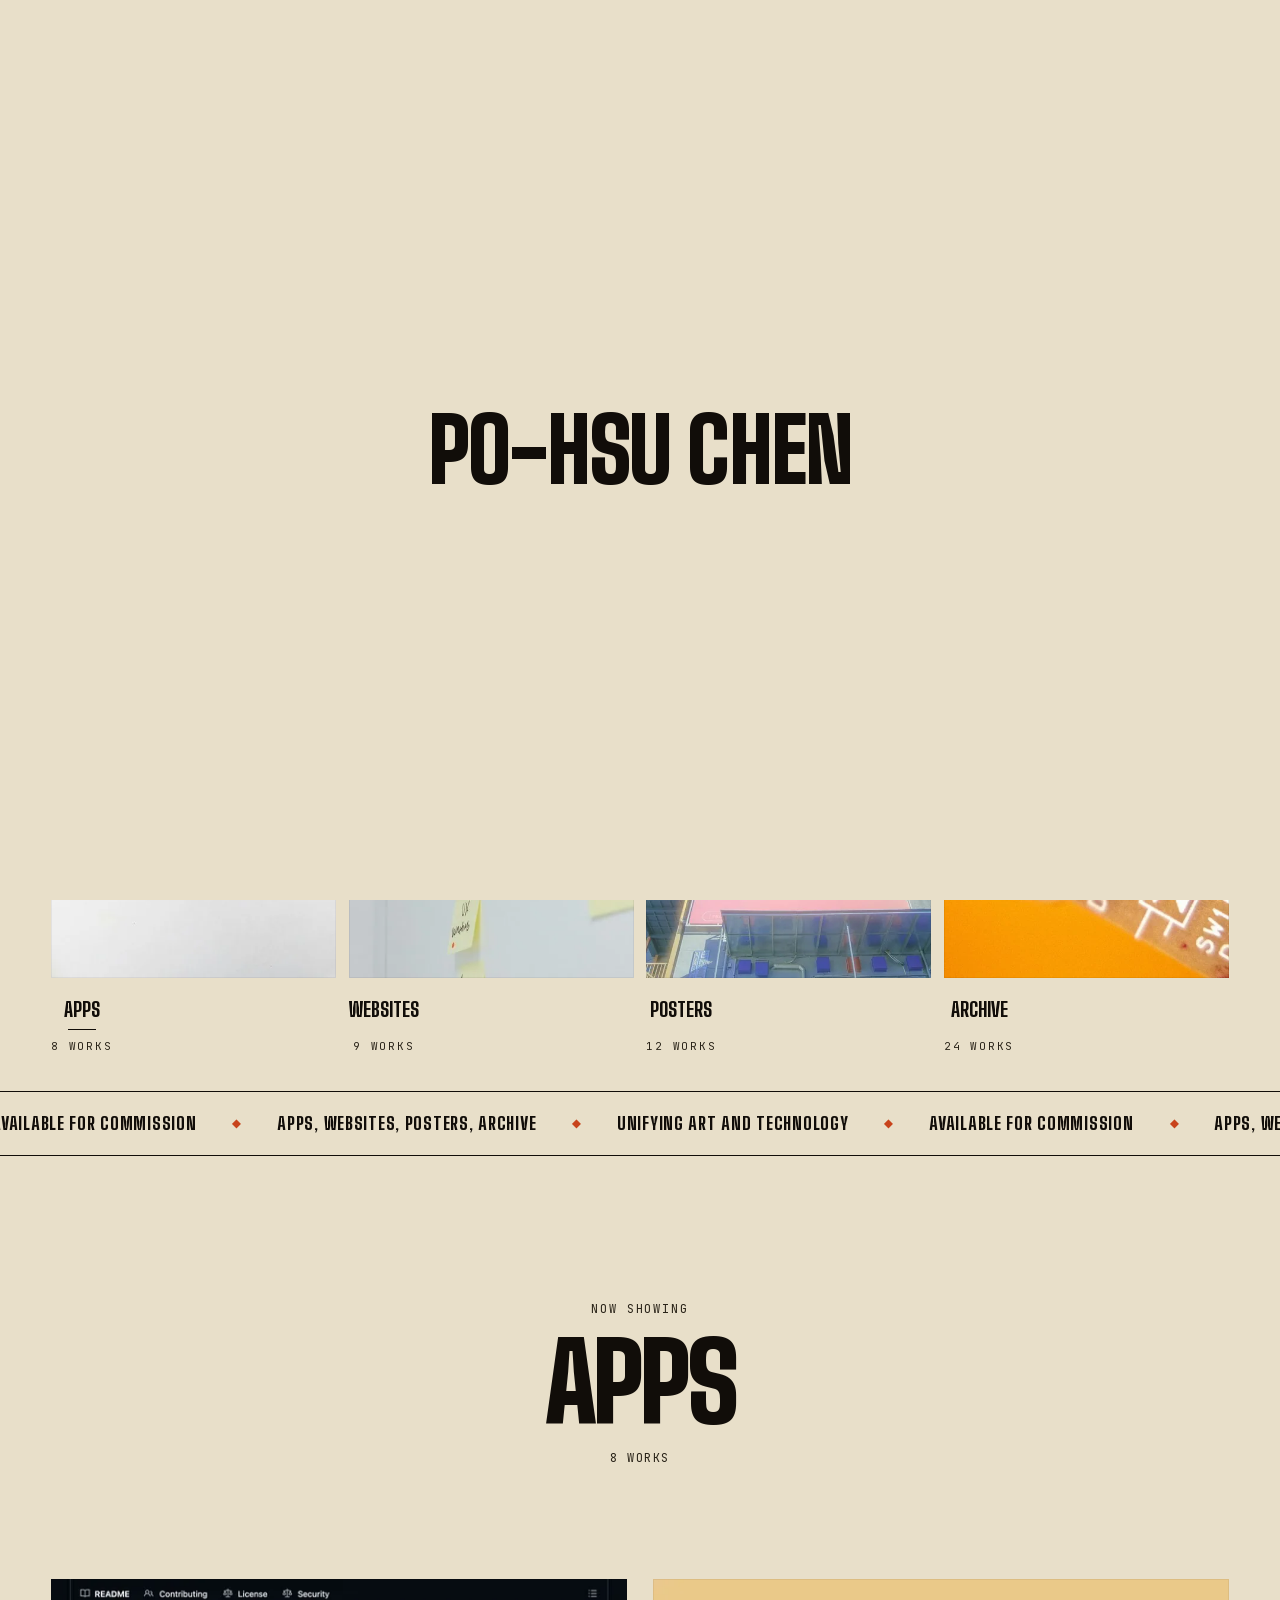
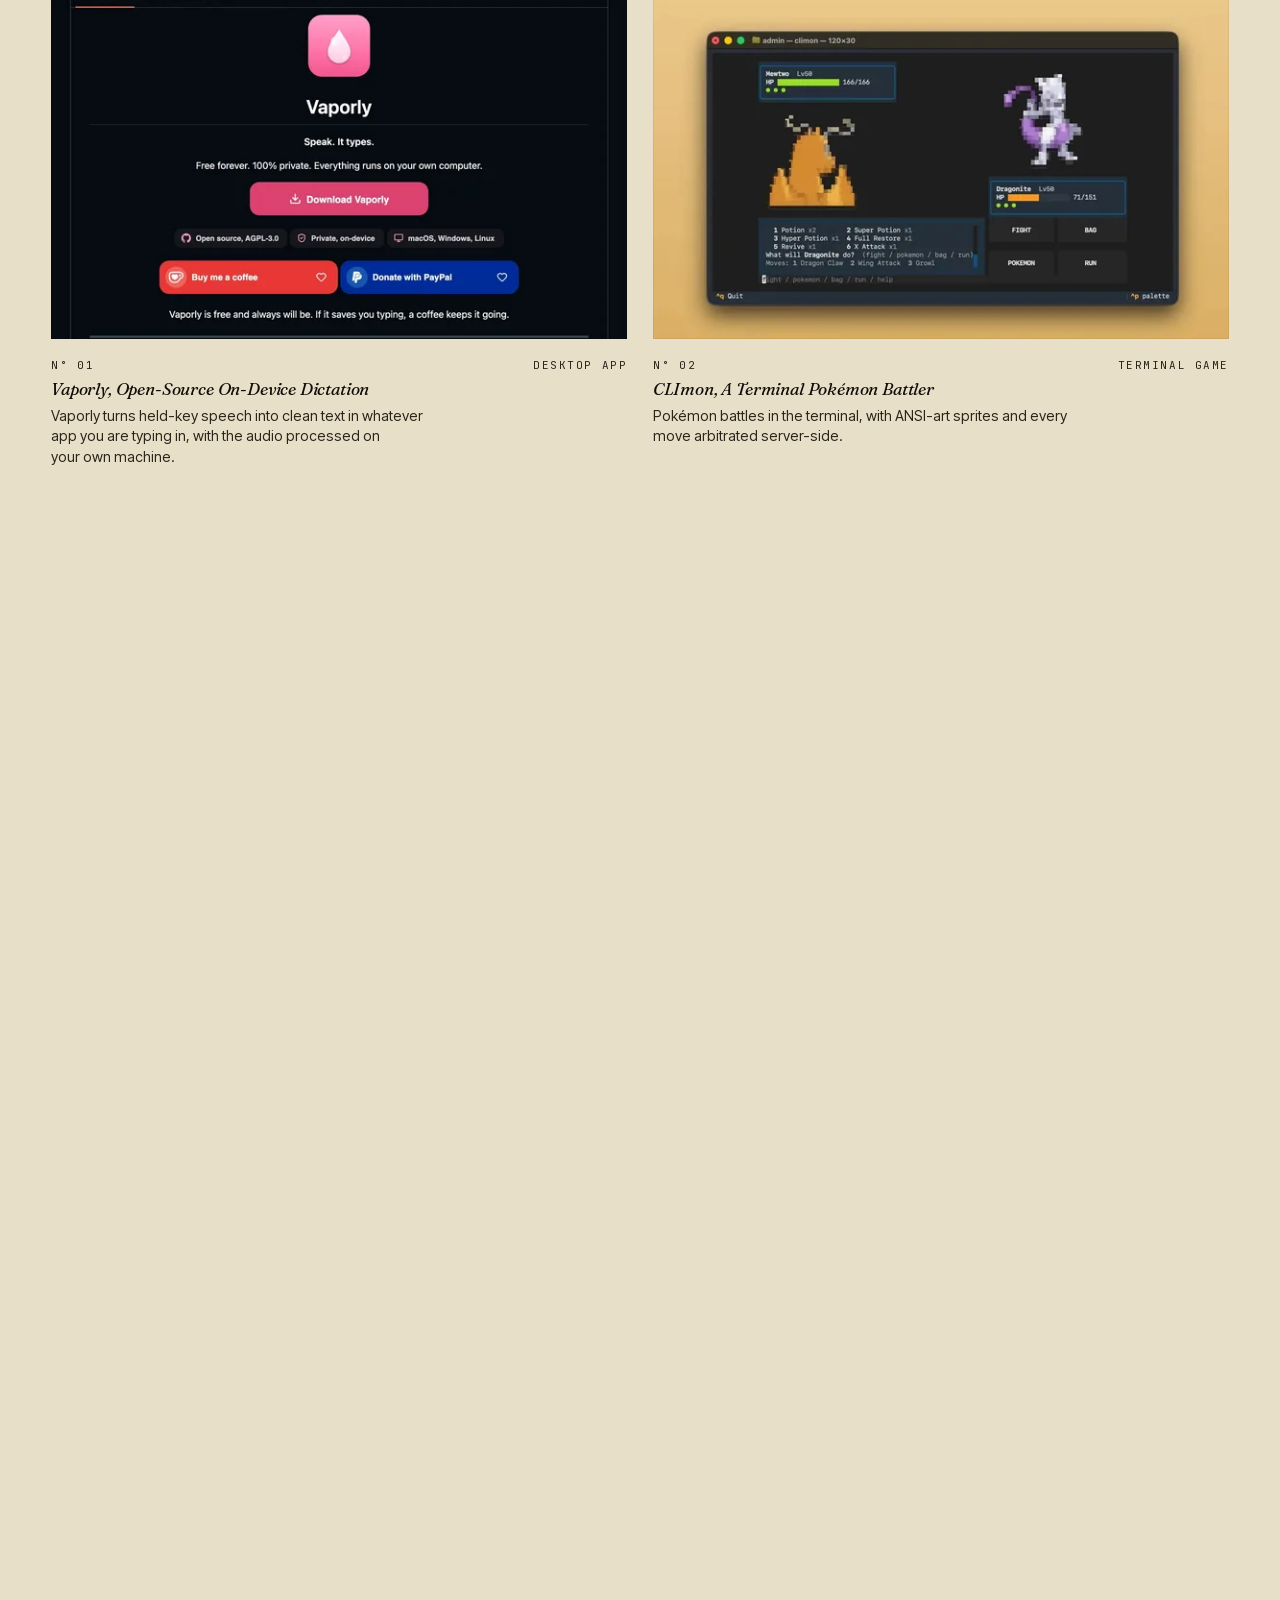
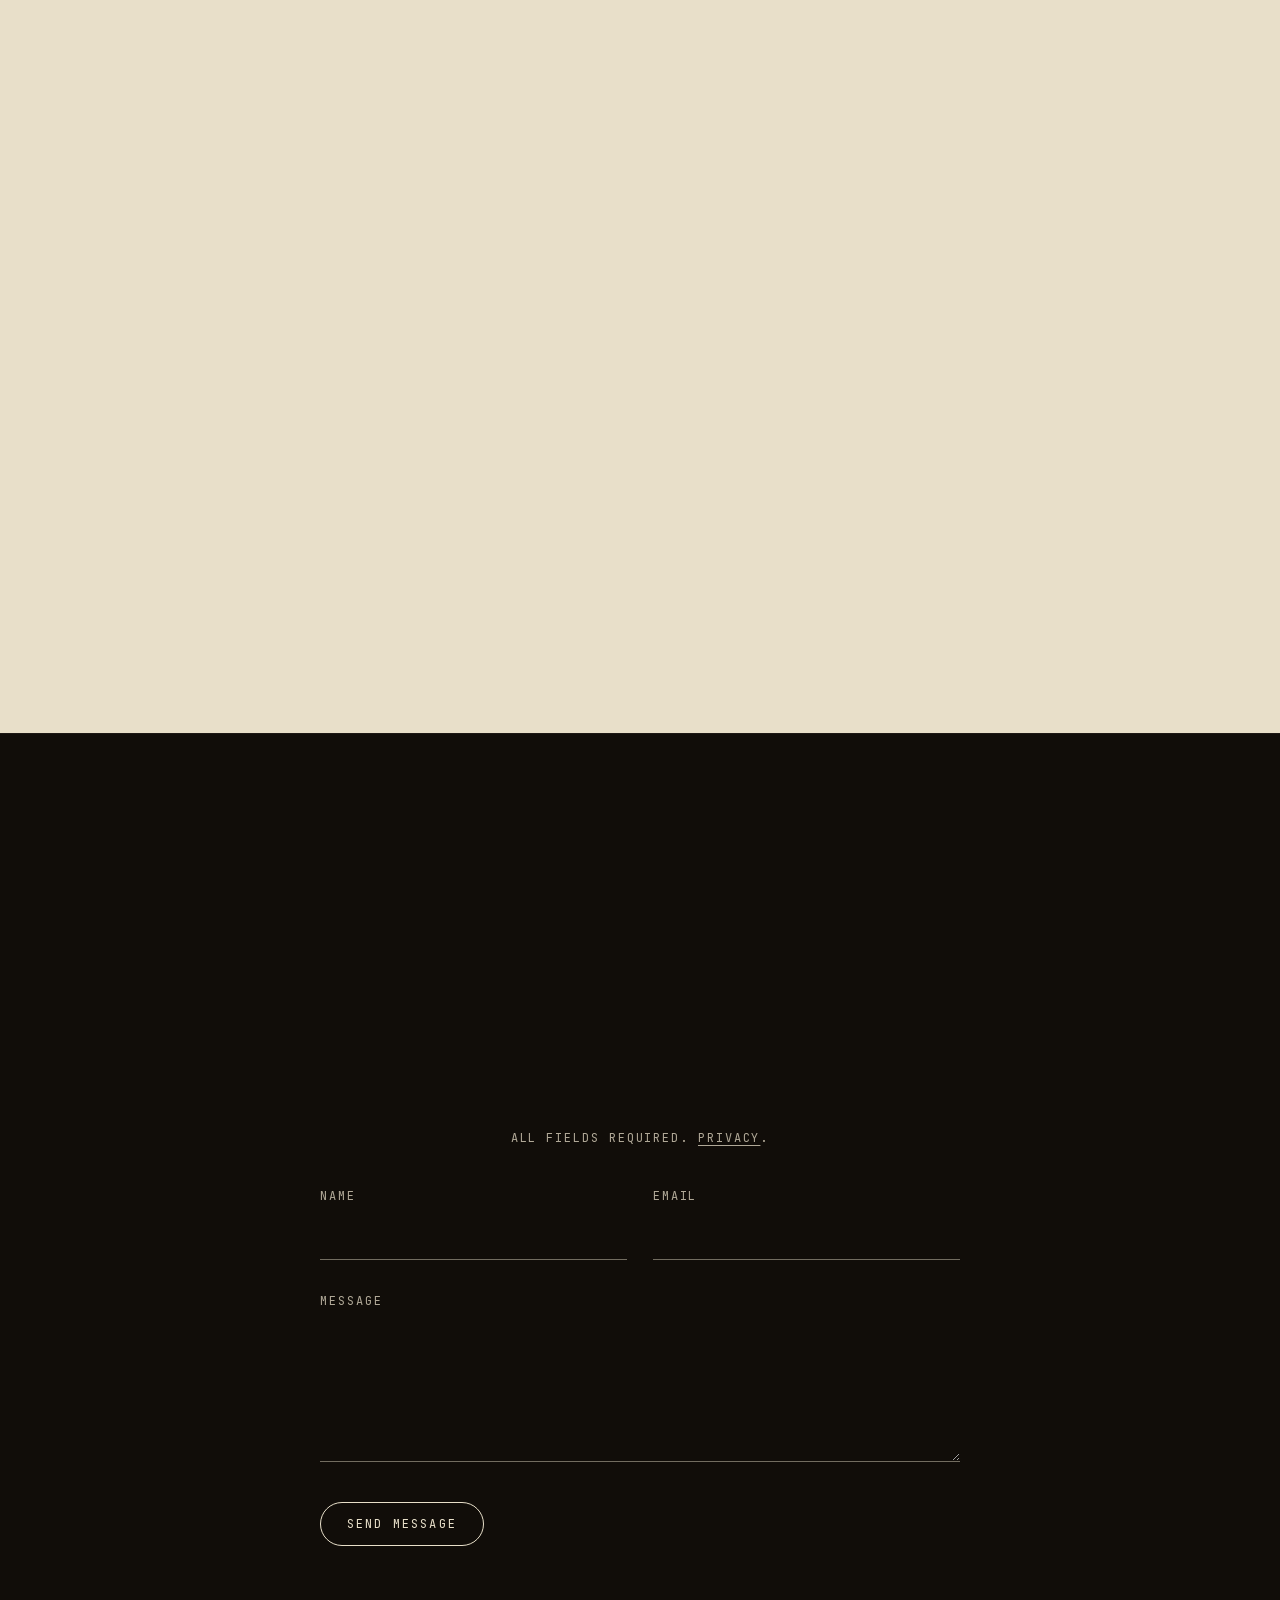
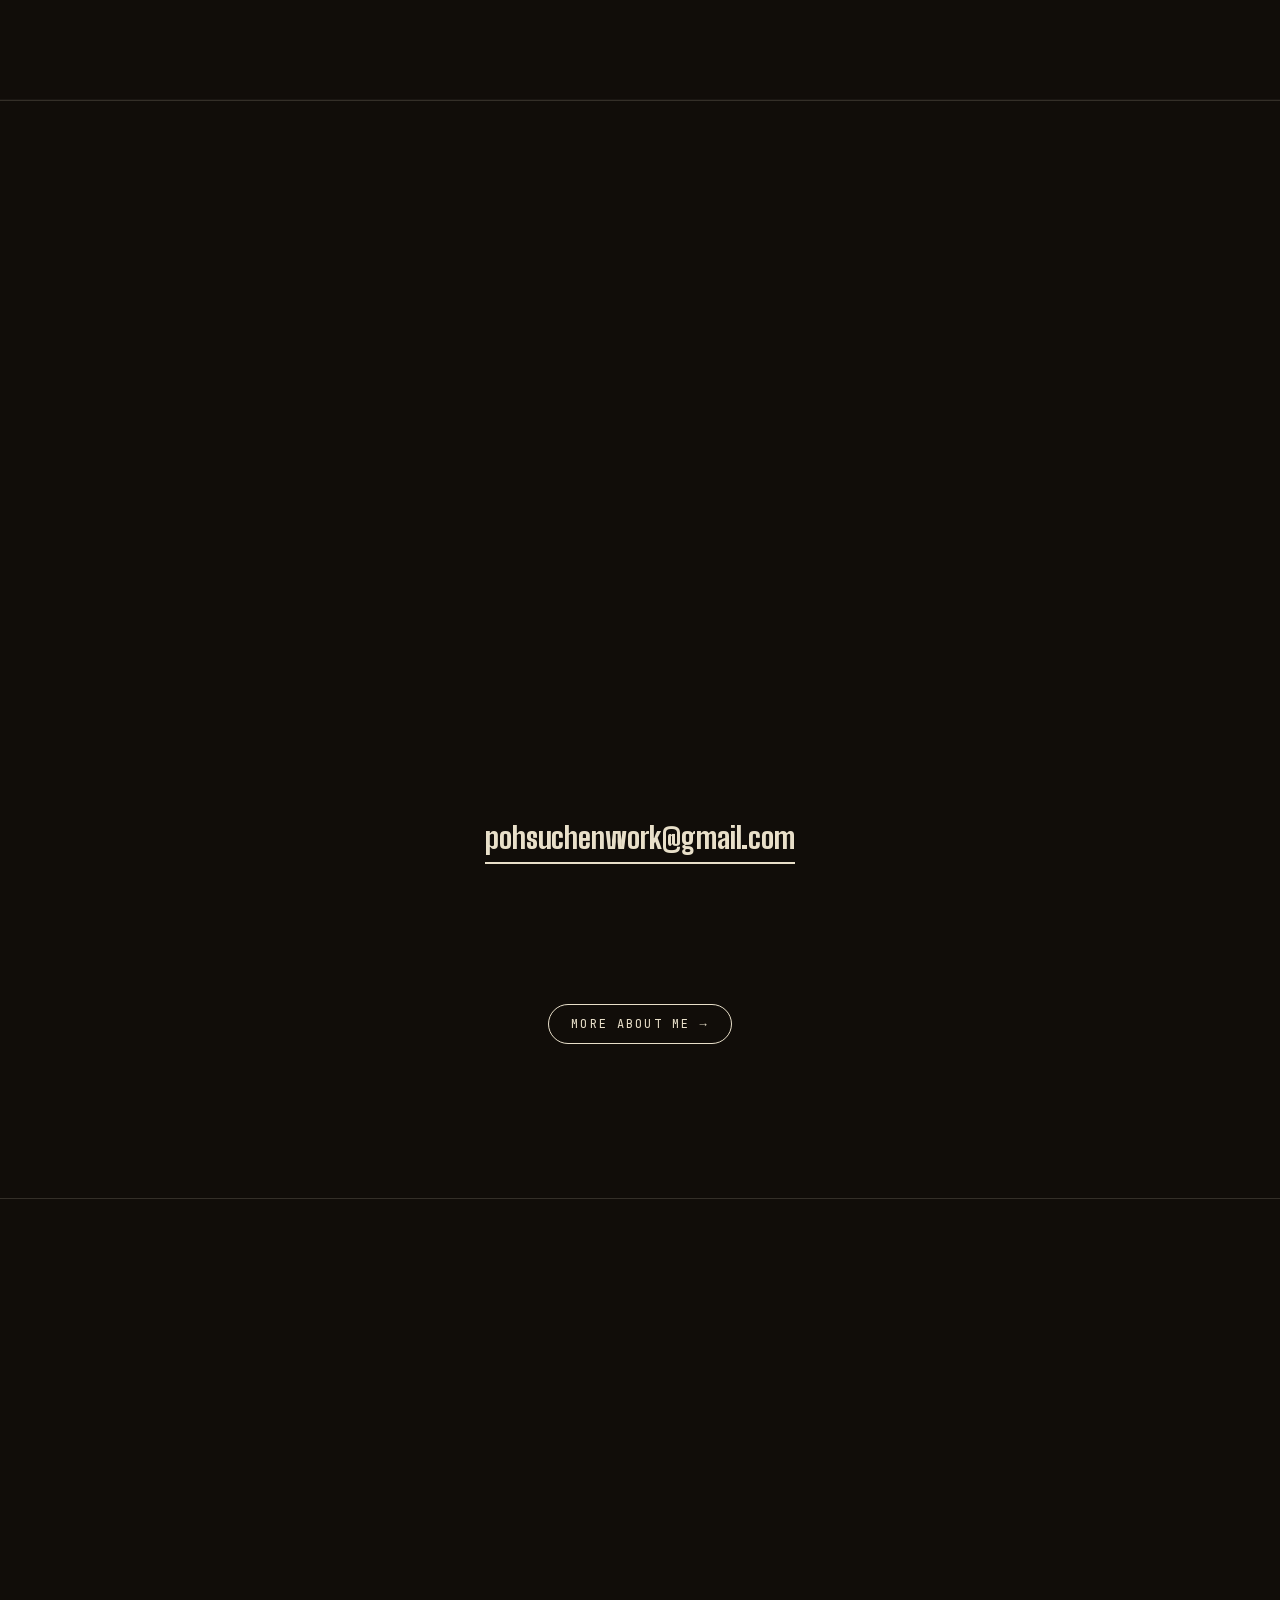
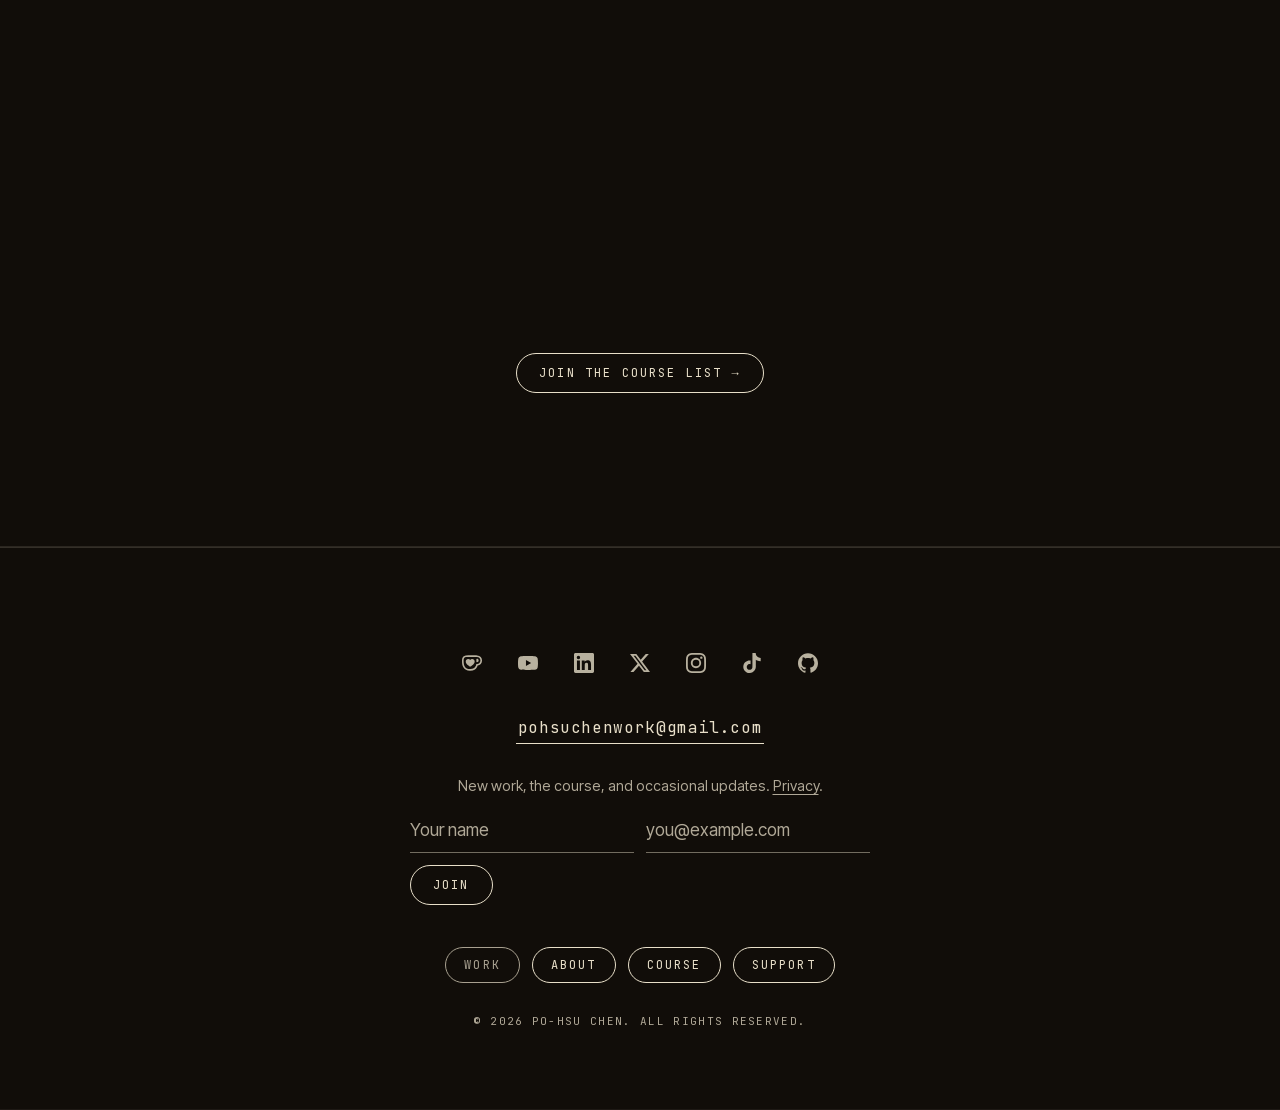
==== commit 9f27b127: "Publish site" ====
--- a/index.html
+++ b/index.html
@@ -43,7 +43,7 @@
   <link rel="icon" href="favicon.svg?v=235b79b6cd0f" type="image/svg+xml" />
   <link rel="apple-touch-icon" href="apple-touch-icon.png?v=063e9e888f01" />
   <link rel="preload" href="fonts/big-shoulders-display.woff2" as="font" type="font/woff2" crossorigin />
-  <link rel="stylesheet" href="styles.css?v=60779ec73bed" />
+  <link rel="stylesheet" href="styles.css?v=19916c7b6ac4" />
 
   <script type="application/ld+json">
   {
@@ -123,7 +123,7 @@
     </section>
 
     <div class="marquee-wrap">
-      <button class="marquee__pause" type="button" aria-pressed="false" data-marquee-pause data-magnetic="auto">Pause the moving strip</button>
+      <button class="marquee__pause" type="button" data-marquee-pause data-magnetic="auto">Pause the moving strip</button>
     <div class="marquee" aria-hidden="true">
       <div class="marquee__track">
         <div class="marquee__set">
@@ -250,6 +250,6 @@
     <p class="colophon__meta" data-magnetic="auto">&copy; <span class="colophon__year">2026</span> Po-Hsu Chen. All rights reserved.</p>
   </footer>
 
-  <script src="script.js?v=cb44b8ce6423"></script>
+  <script src="script.js?v=29fe07a37da2"></script>
 </body>
 </html>
--- a/styles.css
+++ b/styles.css
@@ -96,6 +96,8 @@
   --dark: #110d09;
   --dark-mid: rgba(232, 223, 201, 0.74);
   --dark-rule: rgba(232, 223, 201, 0.16);
+  --field-rule: rgba(232, 223, 201, 0.45);
+  --field-rule-hover: rgba(232, 223, 201, 0.7);
   --display:
     "Big Shoulders Display",
     "Big Shoulders Fallback",
@@ -138,6 +140,8 @@
   --fs-picker: clamp(16px, calc(14.67px + 0.417vw), 22px);
   --fs-marquee: clamp(14px, calc(12.67px + 0.417vw), 20px);
   --fs-label: 12px;
+  --fs-pill: clamp(10.5px, calc(5.39px + 1.6vw), 12px);
+  --fs-masthead: clamp(13px, min(calc(15.56px + 0.139vw), 4.2vw), 18px);
   --fs-micro: 11px;
   --ease: cubic-bezier(0.16, 1, 0.3, 1);
 }
@@ -469,31 +473,35 @@
 }
 .masthead__row {
   display: flex;
+  flex-wrap: nowrap;
   justify-content: space-between;
   align-items: center;
-  gap: 24px;
+  gap: clamp(8px, 2.5vw, 24px);
 }
 .masthead__name {
   font-family: var(--display);
-  font-size: var(--fs-title-sm);
+  font-size: var(--fs-masthead);
   font-weight: 800;
   letter-spacing: 0.02em;
   text-transform: uppercase;
   display: inline-block;
+  white-space: nowrap;
 }
 .masthead__links {
   display: flex;
   align-items: center;
-  gap: 10px;
+  flex-shrink: 0;
+  gap: clamp(6px, 1.9vw, 10px);
 }
 .masthead__link {
   font-family: var(--mono);
-  font-size: var(--fs-label);
-  text-transform: uppercase;
-  letter-spacing: 0.18em;
+  font-size: var(--fs-pill);
+  text-transform: uppercase;
+  letter-spacing: clamp(0.06em, 0.45vw, 0.18em);
+  white-space: nowrap;
   position: relative;
   display: inline-block;
-  padding: 6px 14px;
+  padding: clamp(6px, calc(11.7px - 0.9vw), 8px) clamp(7px, calc(7.45vw - 16.83px), 14px);
   border: 1px solid currentColor;
   border-radius: 999px;
   transition: background-color 240ms var(--ease), color 240ms var(--ease);
@@ -1471,6 +1479,9 @@
   border-color: rgba(255, 255, 255, 0.95);
   color: #0b0b0b;
 }
+.lightbox__link:focus-visible {
+  outline-color: rgba(255, 255, 255, 0.92);
+}
 html.cursor-on.lightbox-open .cursor {
   opacity: 0;
 }
@@ -1499,9 +1510,19 @@
     color: CanvasText;
   }
   a,
-  .picker__name,
-  .work__title {
+  .picker__name {
     color: LinkText;
+  }
+  .work__media:focus-visible::after {
+    outline: 3px solid Highlight;
+    outline-offset: -3px;
+  }
+  .picker__name::after {
+    background: LinkText;
+  }
+  .contact__input:focus-visible,
+  .newsletter__input:focus-visible {
+    outline: 2px solid Highlight;
   }
 }
 html.is-snapshot .loader {
@@ -1521,6 +1542,9 @@
 }
 .contact:empty,
 .colophon__newsletter:empty {
+  display: none;
+}
+html:not(.js-ready) .colophon__newsletter {
   display: none;
 }
 .contact {
@@ -1598,7 +1622,7 @@
   -webkit-appearance: none;
   background: transparent;
   border: 0;
-  border-bottom: 1px solid var(--dark-rule);
+  border-bottom: 1px solid var(--field-rule);
   border-radius: 0;
   padding: 10px 0 12px;
   font-family: var(--body);
@@ -1621,7 +1645,7 @@
 }
 .contact__input:hover,
 .newsletter__input:hover {
-  border-bottom-color: rgba(232, 223, 201, 0.45);
+  border-bottom-color: var(--field-rule-hover);
 }
 .contact__input:focus,
 .newsletter__input:focus {
@@ -1886,16 +1910,6 @@
 .support__card:active {
   opacity: 0.85;
 }
-.support__aside {
-  display: flex;
-  flex-wrap: wrap;
-  justify-content: center;
-  gap: 12px;
-  margin-top: clamp(28px, 4vw, 48px);
-}
-.support__aside .about__more {
-  margin-top: 0;
-}
 @media (max-width: 640px) {
   .support__options {
     grid-template-columns: 1fr;
@@ -1940,9 +1954,6 @@
   }
   .about__more {
     margin-top: 28px;
-  }
-  .support__aside .about__more {
-    margin-top: 0;
   }
   .contact {
     padding: 56px var(--gutter) 64px;
@@ -2039,7 +2050,7 @@
   padding: 24px;
   color: var(--dark-mid);
   font-family: var(--mono);
-  font-size: 14px;
+  font-size: var(--fs-body);
   line-height: 1.5;
 }
 .page-course .loader {
@@ -2164,16 +2175,6 @@
 @media (max-width: 640px) {
   .course__cards {
     grid-template-columns: 1fr;
-  }
-}
-@media (max-width: 440px) {
-  .masthead__row {
-    flex-wrap: wrap;
-    row-gap: 10px;
-  }
-  .masthead__links {
-    width: 100%;
-    justify-content: flex-end;
   }
 }
 html:not(.js-ready) .course__form,
@@ -2258,7 +2259,7 @@
   }
   a[href^=http]::after {
     content: " (" attr(href) ")";
-    font-size: 10px;
+    font-size: var(--fs-micro);
   }
   .work,
   .work__media {
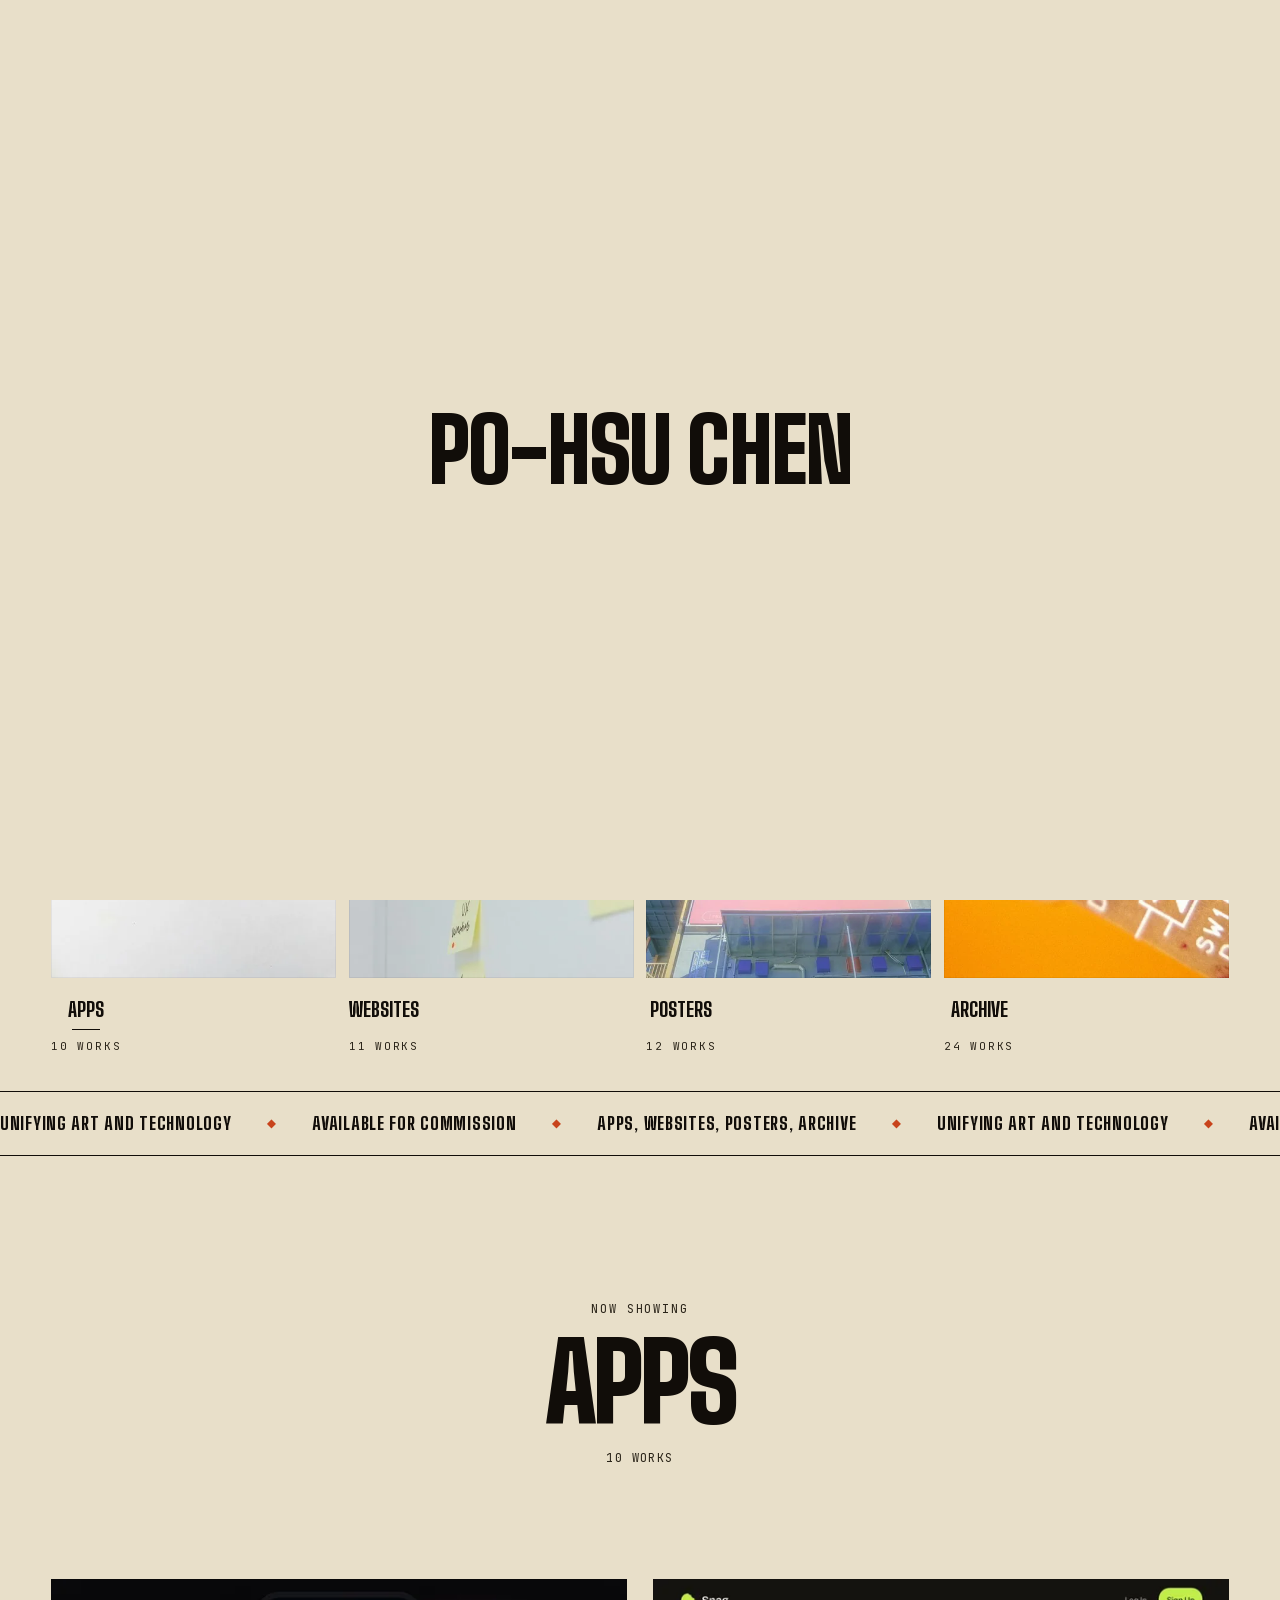
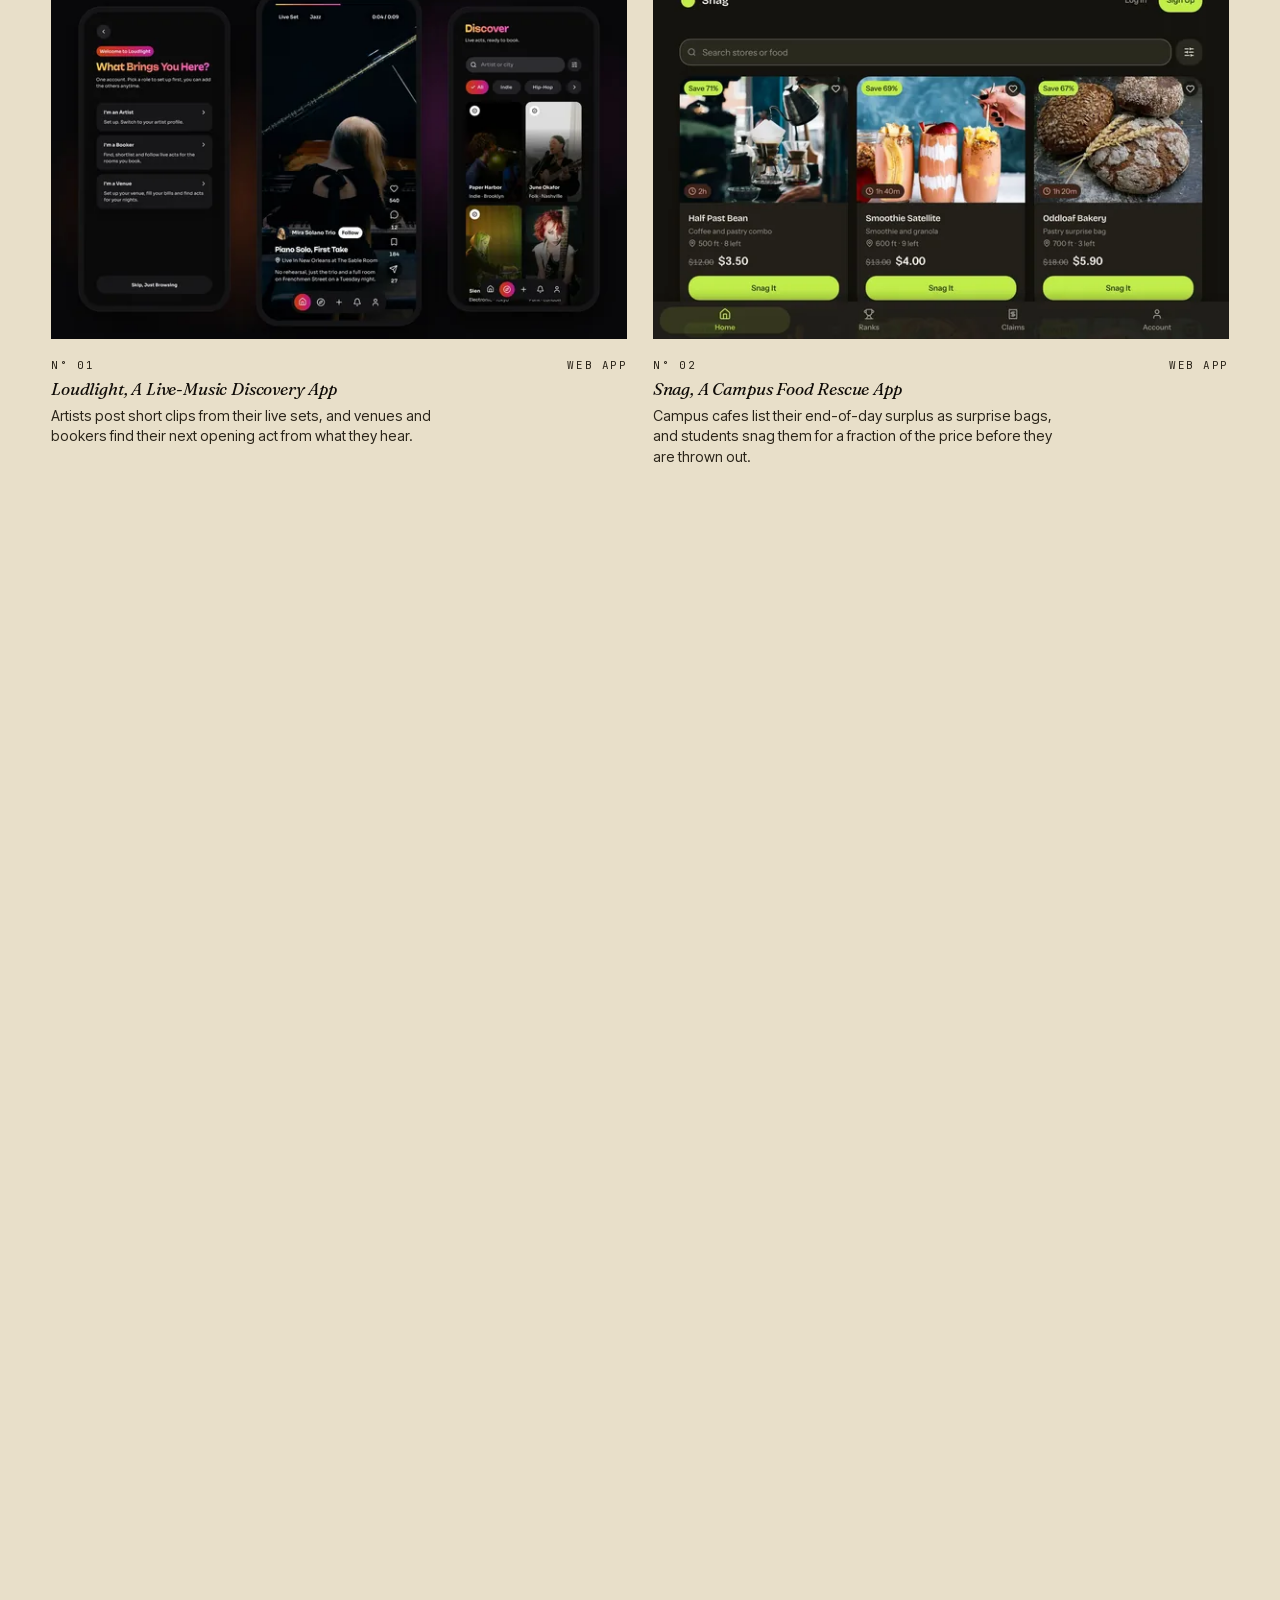
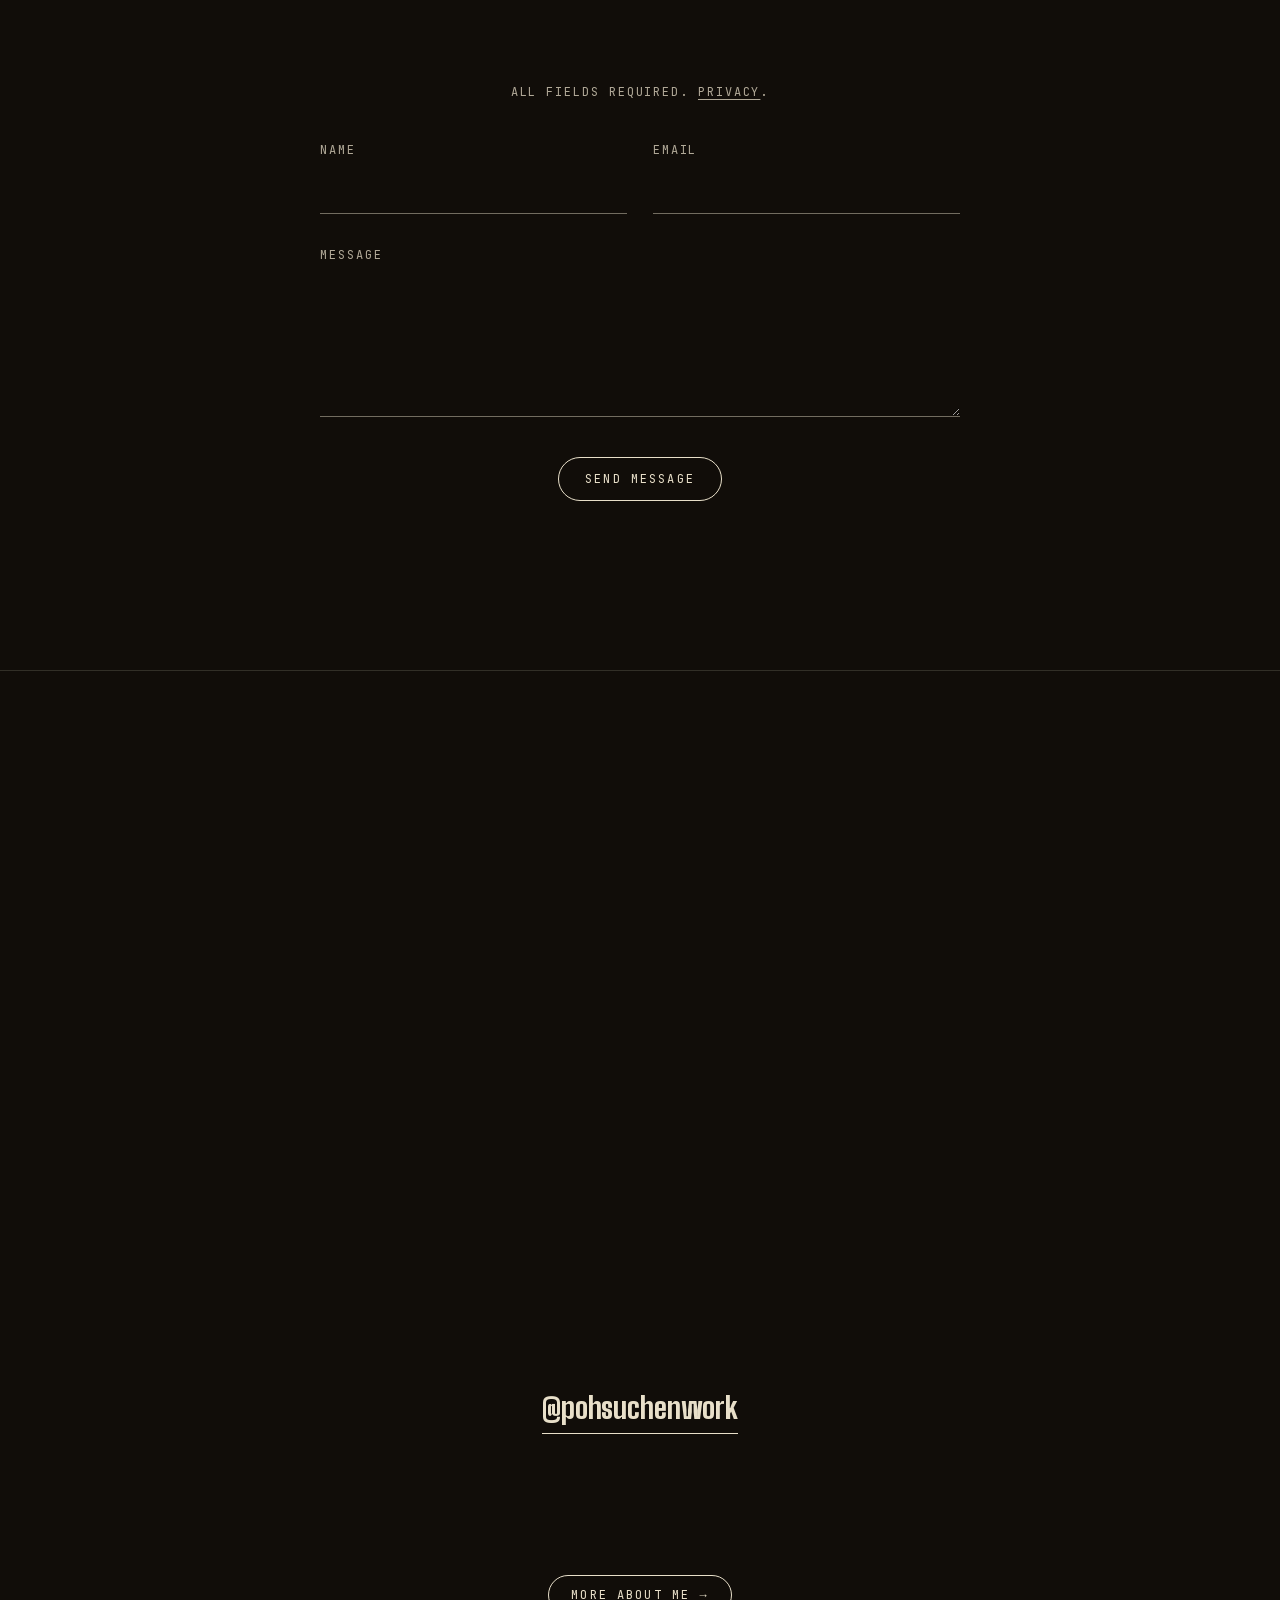
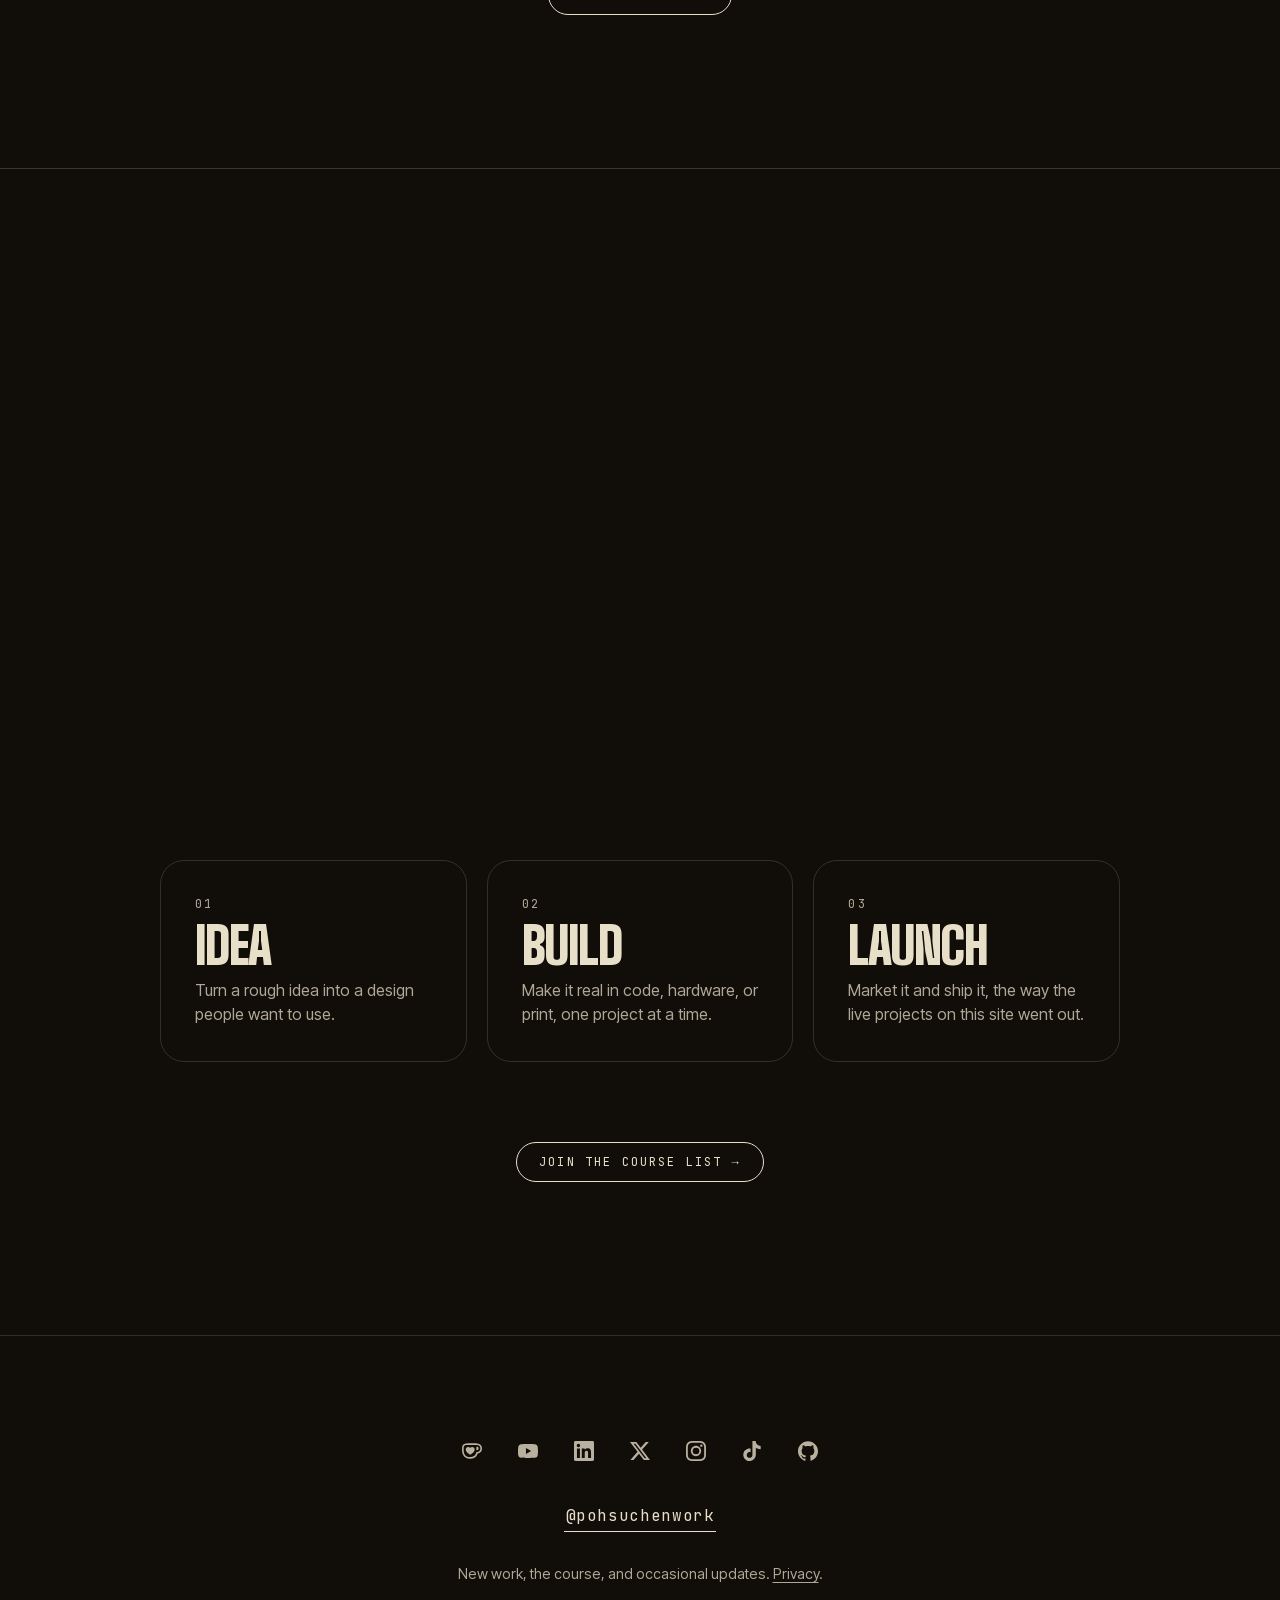
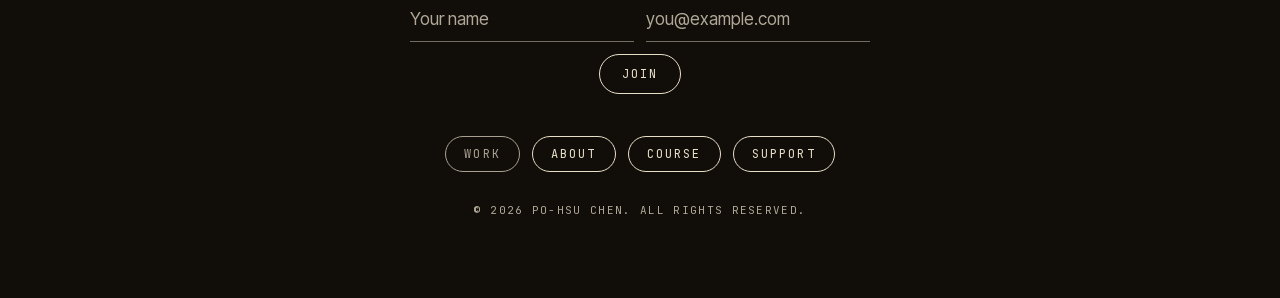
==== commit 232ad9bf: "Publish site" ====
--- a/index.html
+++ b/index.html
@@ -22,12 +22,12 @@
   <meta property="og:site_name" content="Po-Hsu Chen" />
   <meta property="og:title" content="Po-Hsu Chen, Designer and Engineer" />
   <meta property="og:description" content="Independent designer and engineer working across product design, marketing and visuals, software, and hardware. Unifying art and technology." />
-  <meta property="og:image" content="https://pohsuchenwork.github.io/og-image-v2.jpg" />
+  <meta property="og:image" content="https://pohsuchenwork.github.io/og-image-v3.jpg" />
   <meta property="og:image:width" content="1200" />
   <meta property="og:image:height" content="630" />
   <meta property="og:image:alt" content="Po-Hsu Chen, designer and engineer" />
   <meta property="og:url" content="https://pohsuchenwork.github.io/" />
-  <meta property="og:locale" content="en_AU" />
+  <meta property="og:locale" content="en_US" />
 
   <meta name="twitter:card" content="summary_large_image" />
   <meta name="twitter:site" content="@pohsuchenwork" />
@@ -35,7 +35,7 @@
   <meta name="twitter:image:alt" content="Po-Hsu Chen, designer and engineer" />
   <meta name="twitter:title" content="Po-Hsu Chen, Designer and Engineer" />
   <meta name="twitter:description" content="Independent designer and engineer. Unifying art and technology." />
-  <meta name="twitter:image" content="https://pohsuchenwork.github.io/og-image-v2.jpg" />
+  <meta name="twitter:image" content="https://pohsuchenwork.github.io/og-image-v3.jpg" />
 
 
 
@@ -43,7 +43,7 @@
   <link rel="icon" href="favicon.svg?v=235b79b6cd0f" type="image/svg+xml" />
   <link rel="apple-touch-icon" href="apple-touch-icon.png?v=063e9e888f01" />
   <link rel="preload" href="fonts/big-shoulders-display.woff2" as="font" type="font/woff2" crossorigin />
-  <link rel="stylesheet" href="styles.css?v=19916c7b6ac4" />
+  <link rel="stylesheet" href="styles.css?v=499ae2630240" />
 
   <script type="application/ld+json">
   {
@@ -60,11 +60,10 @@
       "https://www.tiktok.com/@pohsuchenwork",
       "https://github.com/pohsuchenwork"
     ],
-    "email": "pohsuchenwork@gmail.com",
     "jobTitle": "Designer and Engineer",
     "description": "Independent designer and engineer working across product design, marketing and visuals, software, and hardware.",
-    "knowsAbout": ["Product Design", "UX/UI Design", "Marketing", "Visual Design", "Software Engineering", "Hardware Design", "CAD/CAM", "Industrial Design", "Browser Extensions", "Game Development", "3D Modelling", "CFD Simulation", "Vibe Coding", "Teaching"],
-    "image": "https://pohsuchenwork.github.io/og-image-v2.jpg"
+    "knowsAbout": ["Product Design", "UX/UI Design", "Marketing", "Visual Design", "Software Engineering", "Hardware Design", "CAD/CAM", "Industrial Design", "Browser Extensions", "Game Development", "3D Modeling", "CFD Simulation", "Vibe Coding", "Teaching"],
+    "image": "https://pohsuchenwork.github.io/og-image-v3.jpg"
   }
   </script>
   <script type="application/ld+json">
@@ -150,7 +149,7 @@
       <header class="works__head">
         <p class="caption works__caption" data-magnetic="auto">Now showing</p>
         <h2 class="works__title" data-magnetic="auto">Apps</h2>
-        <p class="works__meta" data-magnetic="auto"><span class="works__count">8</span> works</p>
+        <p class="works__meta" data-magnetic="auto"><span class="works__count">10</span> works</p>
         <p class="visually-hidden works__status" role="status" aria-live="polite"></p>
       </header>
       <div id="works-panel" role="tabpanel" aria-labelledby="tab-apps"><div class="works__grid"></div></div>
@@ -160,9 +159,9 @@
     <div class="contact__inner">
       <p class="caption caption--light contact__caption" data-split data-magnetic="auto">Contact</p>
       <h2 id="contact-heading" class="contact__title" data-split data-magnetic="auto">Get in touch.</h2>
-      <p class="contact__note" data-split data-magnetic="auto">Commissions, collaboration, or just a question. Write here, or email me directly.</p>
+      <p class="contact__note" data-split data-magnetic="auto">Commissions, collaboration, or just a question. Write here.</p>
       <p class="caption caption--light contact__hint" id="contact-hint" data-magnetic="auto">All fields required. <a href="/about#privacy" data-magnetic="auto">Privacy</a>.</p>
-      <p class="caption caption--light contact__nojs">The form needs JavaScript; the email address in the footer works without it.</p>
+      <p class="caption caption--light contact__nojs">The form needs JavaScript. Without it, email me at <a href="mailto:pohsuchenwork@gmail.com" data-magnetic="auto">pohsuchenwork@gmail.com</a>.</p>
       <form class="contact__form" novalidate aria-labelledby="contact-heading">
         <div class="contact__field">
           <label class="contact__label" data-magnetic="auto" for="contact-name">Name</label>
@@ -200,7 +199,7 @@
       </div>
 
       <div class="about__contact">
-        <a class="about__email" href="mailto:pohsuchenwork@gmail.com" data-magnetic="auto">pohsuchenwork@gmail.com</a>
+        <a class="about__email" href="https://linktr.ee/pohsuchenwork" target="_blank" rel="noopener noreferrer" data-magnetic="auto">@pohsuchenwork</a>
       </div>
 
       <a href="/about" class="about__more" data-magnetic="auto">More about me <span aria-hidden="true">&rarr;</span></a>
@@ -216,6 +215,24 @@
         <p data-split data-magnetic="auto">The work on this site, taught hands-on: software, hardware, AI, design, marketing, and vibe coding.</p>
       </div>
 
+      <ol class="course__steps course-teaser__cards" role="list" aria-label="What the academy is">
+        <li class="course__step" data-magnetic="auto">
+          <span class="caption caption--light course__step-num">01</span>
+          <span class="support__name">Idea</span>
+          <span class="support__line">Turn a rough idea into a design people want to use.</span>
+        </li>
+        <li class="course__step" data-magnetic="auto">
+          <span class="caption caption--light course__step-num">02</span>
+          <span class="support__name">Build</span>
+          <span class="support__line">Make it real in code, hardware, or print, one project at a time.</span>
+        </li>
+        <li class="course__step" data-magnetic="auto">
+          <span class="caption caption--light course__step-num">03</span>
+          <span class="support__name">Launch</span>
+          <span class="support__line">Market it and ship it, the way the live projects on this site went out.</span>
+        </li>
+      </ol>
+
       <a href="/course" class="about__more" data-magnetic="auto">Join the course list <span aria-hidden="true">&rarr;</span></a>
 
     </section>
@@ -223,7 +240,7 @@
 
   <footer class="colophon">
     <nav class="colophon__icons" aria-label="Social links"></nav>
-    <a class="colophon__email" href="mailto:pohsuchenwork@gmail.com" data-magnetic="auto">pohsuchenwork@gmail.com</a>
+    <a class="colophon__email" href="https://linktr.ee/pohsuchenwork" target="_blank" rel="noopener noreferrer" data-magnetic="auto">@pohsuchenwork</a>
     <div class="colophon__newsletter">
       <form class="newsletter" novalidate aria-label="Join the list">
         <label class="visually-hidden" for="newsletter-name">Name</label>
@@ -250,6 +267,6 @@
     <p class="colophon__meta" data-magnetic="auto">&copy; <span class="colophon__year">2026</span> Po-Hsu Chen. All rights reserved.</p>
   </footer>
 
-  <script src="script.js?v=29fe07a37da2"></script>
+  <script src="script.js?v=d7cdff6d204a"></script>
 </body>
 </html>
--- a/styles.css
+++ b/styles.css
@@ -309,35 +309,169 @@
   will-change: transform;
 }
 .bg__shape {
-  width: 100%;
-  height: 100%;
-}
-.bg__shape--circle {
-  border-radius: 50%;
+  position: absolute;
+  inset: calc(var(--size, 320px) * -0.96);
+}
+.bg__shape--circle.bg__shape--red {
+  background:
+    radial-gradient(
+      closest-side,
+      rgba(114, 14, 2, 0.527) 0.0%,
+      rgba(114, 14, 2, 0.507) 9.1%,
+      rgba(114, 14, 2, 0.452) 18.3%,
+      rgba(114, 14, 2, 0.371) 27.4%,
+      rgba(114, 14, 2, 0.281) 36.5%,
+      rgba(114, 14, 2, 0.195) 45.7%,
+      rgba(114, 14, 2, 0.123) 54.8%,
+      rgba(114, 14, 2, 0.071) 63.9%,
+      rgba(114, 14, 2, 0.037) 73.1%,
+      rgba(114, 14, 2, 0.014) 84.5%,
+      rgba(114, 14, 2, 0.003) 100.0%);
+}
+.bg__shape--square.bg__shape--red {
+  background:
+    linear-gradient(
+      to right,
+      rgba(114, 14, 2, 0.006) 0.0%,
+      rgba(114, 14, 2, 0.021) 6.6%,
+      rgba(114, 14, 2, 0.064) 13.5%,
+      rgba(114, 14, 2, 0.156) 20.3%,
+      rgba(114, 14, 2, 0.276) 26.0%,
+      rgba(114, 14, 2, 0.425) 31.7%,
+      rgba(114, 14, 2, 0.574) 37.4%,
+      rgba(114, 14, 2, 0.698) 43.7%,
+      rgba(114, 14, 2, 0.743) 50.0%,
+      rgba(114, 14, 2, 0.698) 56.3%,
+      rgba(114, 14, 2, 0.574) 62.6%,
+      rgba(114, 14, 2, 0.425) 68.3%,
+      rgba(114, 14, 2, 0.276) 74.0%,
+      rgba(114, 14, 2, 0.156) 79.7%,
+      rgba(114, 14, 2, 0.064) 86.5%,
+      rgba(114, 14, 2, 0.021) 93.4%,
+      rgba(114, 14, 2, 0.006) 100.0%);
+}
+.bg__shape--circle.bg__shape--rose {
+  background:
+    radial-gradient(
+      closest-side,
+      rgba(90, 42, 33, 0.504) 0.0%,
+      rgba(90, 42, 33, 0.485) 9.1%,
+      rgba(90, 42, 33, 0.432) 18.3%,
+      rgba(90, 42, 33, 0.355) 27.4%,
+      rgba(90, 42, 33, 0.269) 36.5%,
+      rgba(90, 42, 33, 0.186) 45.7%,
+      rgba(90, 42, 33, 0.118) 54.8%,
+      rgba(90, 42, 33, 0.068) 63.9%,
+      rgba(90, 42, 33, 0.035) 73.1%,
+      rgba(90, 42, 33, 0.014) 84.5%,
+      rgba(90, 42, 33, 0.003) 100.0%);
+}
+.bg__shape--square.bg__shape--rose {
+  background:
+    linear-gradient(
+      to right,
+      rgba(90, 42, 33, 0.005) 0.0%,
+      rgba(90, 42, 33, 0.02) 6.6%,
+      rgba(90, 42, 33, 0.061) 13.5%,
+      rgba(90, 42, 33, 0.149) 20.3%,
+      rgba(90, 42, 33, 0.264) 26.0%,
+      rgba(90, 42, 33, 0.406) 31.7%,
+      rgba(90, 42, 33, 0.549) 37.4%,
+      rgba(90, 42, 33, 0.667) 43.7%,
+      rgba(90, 42, 33, 0.711) 50.0%,
+      rgba(90, 42, 33, 0.667) 56.3%,
+      rgba(90, 42, 33, 0.549) 62.6%,
+      rgba(90, 42, 33, 0.406) 68.3%,
+      rgba(90, 42, 33, 0.264) 74.0%,
+      rgba(90, 42, 33, 0.149) 79.7%,
+      rgba(90, 42, 33, 0.061) 86.5%,
+      rgba(90, 42, 33, 0.02) 93.4%,
+      rgba(90, 42, 33, 0.005) 100.0%);
+}
+.bg__shape--circle.bg__shape--gray {
+  background:
+    radial-gradient(
+      closest-side,
+      rgba(54, 41, 29, 0.527) 0.0%,
+      rgba(54, 41, 29, 0.507) 9.1%,
+      rgba(54, 41, 29, 0.452) 18.3%,
+      rgba(54, 41, 29, 0.371) 27.4%,
+      rgba(54, 41, 29, 0.281) 36.5%,
+      rgba(54, 41, 29, 0.195) 45.7%,
+      rgba(54, 41, 29, 0.123) 54.8%,
+      rgba(54, 41, 29, 0.071) 63.9%,
+      rgba(54, 41, 29, 0.037) 73.1%,
+      rgba(54, 41, 29, 0.014) 84.5%,
+      rgba(54, 41, 29, 0.003) 100.0%);
+}
+.bg__shape--square.bg__shape--gray {
+  background:
+    linear-gradient(
+      to right,
+      rgba(54, 41, 29, 0.006) 0.0%,
+      rgba(54, 41, 29, 0.021) 6.6%,
+      rgba(54, 41, 29, 0.064) 13.5%,
+      rgba(54, 41, 29, 0.156) 20.3%,
+      rgba(54, 41, 29, 0.276) 26.0%,
+      rgba(54, 41, 29, 0.425) 31.7%,
+      rgba(54, 41, 29, 0.574) 37.4%,
+      rgba(54, 41, 29, 0.698) 43.7%,
+      rgba(54, 41, 29, 0.743) 50.0%,
+      rgba(54, 41, 29, 0.698) 56.3%,
+      rgba(54, 41, 29, 0.574) 62.6%,
+      rgba(54, 41, 29, 0.425) 68.3%,
+      rgba(54, 41, 29, 0.276) 74.0%,
+      rgba(54, 41, 29, 0.156) 79.7%,
+      rgba(54, 41, 29, 0.064) 86.5%,
+      rgba(54, 41, 29, 0.021) 93.4%,
+      rgba(54, 41, 29, 0.006) 100.0%);
 }
 .bg__shape--square {
-  border-radius: 0;
-}
-.bg__shape--red {
-  background: var(--shape-red);
-}
-.bg__shape--rose {
-  background: var(--shape-rose);
-}
-.bg__shape--gray {
-  background: var(--shape-gray);
+  -webkit-mask-image:
+    linear-gradient(
+      to bottom,
+      rgba(0, 0, 0, 0.006) 0.0%,
+      rgba(0, 0, 0, 0.023) 6.6%,
+      rgba(0, 0, 0, 0.07) 13.5%,
+      rgba(0, 0, 0, 0.169) 20.3%,
+      rgba(0, 0, 0, 0.3) 26.0%,
+      rgba(0, 0, 0, 0.462) 31.7%,
+      rgba(0, 0, 0, 0.624) 37.4%,
+      rgba(0, 0, 0, 0.758) 43.7%,
+      rgba(0, 0, 0, 0.808) 50.0%,
+      rgba(0, 0, 0, 0.758) 56.3%,
+      rgba(0, 0, 0, 0.624) 62.6%,
+      rgba(0, 0, 0, 0.462) 68.3%,
+      rgba(0, 0, 0, 0.3) 74.0%,
+      rgba(0, 0, 0, 0.169) 79.7%,
+      rgba(0, 0, 0, 0.07) 86.5%,
+      rgba(0, 0, 0, 0.023) 93.4%,
+      rgba(0, 0, 0, 0.006) 100.0%);
+  mask-image:
+    linear-gradient(
+      to bottom,
+      rgba(0, 0, 0, 0.006) 0.0%,
+      rgba(0, 0, 0, 0.023) 6.6%,
+      rgba(0, 0, 0, 0.07) 13.5%,
+      rgba(0, 0, 0, 0.169) 20.3%,
+      rgba(0, 0, 0, 0.3) 26.0%,
+      rgba(0, 0, 0, 0.462) 31.7%,
+      rgba(0, 0, 0, 0.624) 37.4%,
+      rgba(0, 0, 0, 0.758) 43.7%,
+      rgba(0, 0, 0, 0.808) 50.0%,
+      rgba(0, 0, 0, 0.758) 56.3%,
+      rgba(0, 0, 0, 0.624) 62.6%,
+      rgba(0, 0, 0, 0.462) 68.3%,
+      rgba(0, 0, 0, 0.3) 74.0%,
+      rgba(0, 0, 0, 0.169) 79.7%,
+      rgba(0, 0, 0, 0.07) 86.5%,
+      rgba(0, 0, 0, 0.023) 93.4%,
+      rgba(0, 0, 0, 0.006) 100.0%);
 }
 .bg__glass {
   position: absolute;
   inset: 0;
-  background: rgba(232, 223, 201, 0.86);
-}
-@supports ((-webkit-backdrop-filter: blur(1px)) or (backdrop-filter: blur(1px))) {
-  .bg__glass {
-    background: rgba(232, 223, 201, 0.48);
-    -webkit-backdrop-filter: blur(120px) saturate(1.6);
-    backdrop-filter: blur(120px) saturate(1.6);
-  }
+  background: rgba(232, 223, 201, 0.44);
 }
 .cursor,
 .loader {
@@ -745,8 +879,8 @@
 }
 @media (min-width: 900px) {
   .marquee {
-    width: 150%;
-    left: -25%;
+    width: var(--page-w, 100%);
+    left: calc(50% - var(--page-w, 100%) / 2);
   }
 }
 .marquee__track {
@@ -1498,32 +1632,8 @@
 html.cursor-on.lightbox-open .lightbox__play {
   cursor: pointer;
 }
-@media (forced-colors: active) {
-  .bg,
-  .bg__layer,
-  .bg__glass,
-  .cursor {
-    display: none !important;
-  }
-  body {
-    background: Canvas;
-    color: CanvasText;
-  }
-  a,
-  .picker__name {
-    color: LinkText;
-  }
-  .work__media:focus-visible::after {
-    outline: 3px solid Highlight;
-    outline-offset: -3px;
-  }
-  .picker__name::after {
-    background: LinkText;
-  }
-  .contact__input:focus-visible,
-  .newsletter__input:focus-visible {
-    outline: 2px solid Highlight;
-  }
+:root {
+  forced-color-adjust: none;
 }
 html.is-snapshot .loader {
   display: none !important;
@@ -1670,9 +1780,9 @@
 .contact__actions {
   grid-column: 1 / -1;
   display: flex;
-  flex-wrap: wrap;
+  flex-direction: column;
   align-items: center;
-  gap: 16px 24px;
+  gap: 16px;
   margin-top: 8px;
 }
 .contact__submit,
@@ -1733,8 +1843,8 @@
   color: #f0a58c;
 }
 .contact__status {
-  flex: 1 1 240px;
-  text-align: left;
+  flex: 0 0 auto;
+  text-align: center;
 }
 .form__trap {
   position: absolute;
@@ -1768,6 +1878,7 @@
   width: 100%;
   gap: 12px;
   align-items: flex-end;
+  justify-content: center;
 }
 .newsletter__row .newsletter__input {
   flex: 1 1 40%;
@@ -1790,14 +1901,9 @@
     grid-template-columns: 1fr;
   }
   .contact__actions {
-    flex-direction: column;
     align-items: stretch;
   }
   .contact__submit {
-    text-align: center;
-  }
-  .contact__status {
-    flex: 0 0 auto;
     text-align: center;
   }
   .newsletter__row {
@@ -1913,6 +2019,11 @@
 @media (max-width: 640px) {
   .support__options {
     grid-template-columns: 1fr;
+  }
+  .support__card {
+    align-items: center;
+    text-align: center;
+    padding-left: clamp(48px, 5vw, 60px);
   }
 }
 @media (max-width: 760px) {
@@ -2119,7 +2230,7 @@
   width: 100%;
   max-width: 720px;
   display: grid;
-  grid-template-columns: repeat(3, 1fr);
+  grid-template-columns: repeat(3, minmax(0, 1fr));
   grid-auto-rows: 1fr;
   gap: clamp(12px, 1.6vw, 20px);
   text-align: left;
@@ -2135,12 +2246,87 @@
 .course__step-num {
   letter-spacing: 0.2em;
 }
+.course__step a {
+  text-decoration: underline;
+  text-underline-offset: 3px;
+  text-decoration-thickness: 1px;
+}
+.about__table {
+  width: 100%;
+  max-width: 720px;
+  margin-top: clamp(28px, 4vw, 44px);
+  border: 1px solid var(--dark-rule);
+  border-radius: 24px;
+  border-collapse: separate;
+  border-spacing: 0;
+  text-align: left;
+}
+.about__table th,
+.about__table td {
+  padding: clamp(14px, 2vw, 22px) clamp(14px, 2.4vw, 28px);
+  vertical-align: baseline;
+}
+.about__table tbody th,
+.about__table tbody td {
+  border-top: 1px solid var(--dark-rule);
+  vertical-align: top;
+}
+@supports (text-box: trim-start cap alphabetic) {
+  .about__table tbody th,
+  .about__table tbody td {
+    padding-top: calc(clamp(14px, 2vw, 22px) + var(--fs-h4) * 0.1);
+    text-box: trim-start cap alphabetic;
+  }
+}
+@supports not (text-box: trim-start cap alphabetic) {
+  .about__table tbody td {
+    padding-top: calc(clamp(14px, 2vw, 22px) + var(--fs-h4) * 0.065 - var(--fs-body) * 0.37);
+  }
+}
+.about__table thead th {
+  padding-top: clamp(12px, 1.6vw, 18px);
+  padding-bottom: clamp(12px, 1.6vw, 18px);
+  font-family: var(--mono);
+  font-size: var(--fs-label);
+  font-weight: 400;
+  letter-spacing: 0.16em;
+  text-transform: uppercase;
+  color: var(--dark-mid);
+}
+.about__table thead th:first-child {
+  width: 34%;
+}
+.about__table tbody th {
+  font-family: var(--display);
+  font-size: var(--fs-h4);
+  font-weight: 800;
+  line-height: 1;
+  letter-spacing: -0.005em;
+  text-transform: uppercase;
+  color: var(--bg);
+}
+.about__table td {
+  font-family: var(--body);
+  font-size: var(--fs-body);
+  line-height: 1.5;
+  color: var(--dark-mid);
+}
+.course__steps--four {
+  grid-template-columns: repeat(2, minmax(0, 1fr));
+}
+.course__steps--full {
+  max-width: 780px;
+}
 .course__closing .about__more {
   margin-top: 0;
 }
 @media (max-width: 760px) {
   .course__steps {
     grid-template-columns: 1fr;
+  }
+  .course__step {
+    align-items: center;
+    text-align: center;
   }
 }
 .page-404 .loader {
@@ -2172,9 +2358,23 @@
 .about + .course-teaser {
   border-top: 1px solid var(--dark-rule);
 }
+.course-teaser__cards {
+  max-width: 960px;
+  grid-template-columns: repeat(3, minmax(0, 1fr));
+  margin-bottom: clamp(8px, 1.6vw, 16px);
+}
+@media (max-width: 760px) {
+  .course-teaser__cards {
+    grid-template-columns: 1fr;
+  }
+}
 @media (max-width: 640px) {
   .course__cards {
     grid-template-columns: 1fr;
+  }
+  .course__card {
+    align-items: center;
+    text-align: center;
   }
 }
 html:not(.js-ready) .course__form,
@@ -2241,8 +2441,15 @@
   .support__line,
   .legal__body,
   .course__note,
-  .colophon__meta {
+  .colophon__meta,
+  .about__table th,
+  .about__table td {
     color: #111 !important;
+  }
+  .about__table,
+  .about__table th,
+  .about__table td {
+    border-color: #bbb !important;
   }
   .cursor,
   .bg,
@@ -2283,13 +2490,15 @@
 .support__name,
 .picker__name,
 .about__more,
-.work__title {
+.work__title,
+.about__table tbody th {
   text-wrap: balance;
 }
 p,
 .support__line,
 .work__tagline,
 .lightbox__desc,
-.lightbox__disclaimer {
+.lightbox__disclaimer,
+.about__table td {
   text-wrap: pretty;
 }
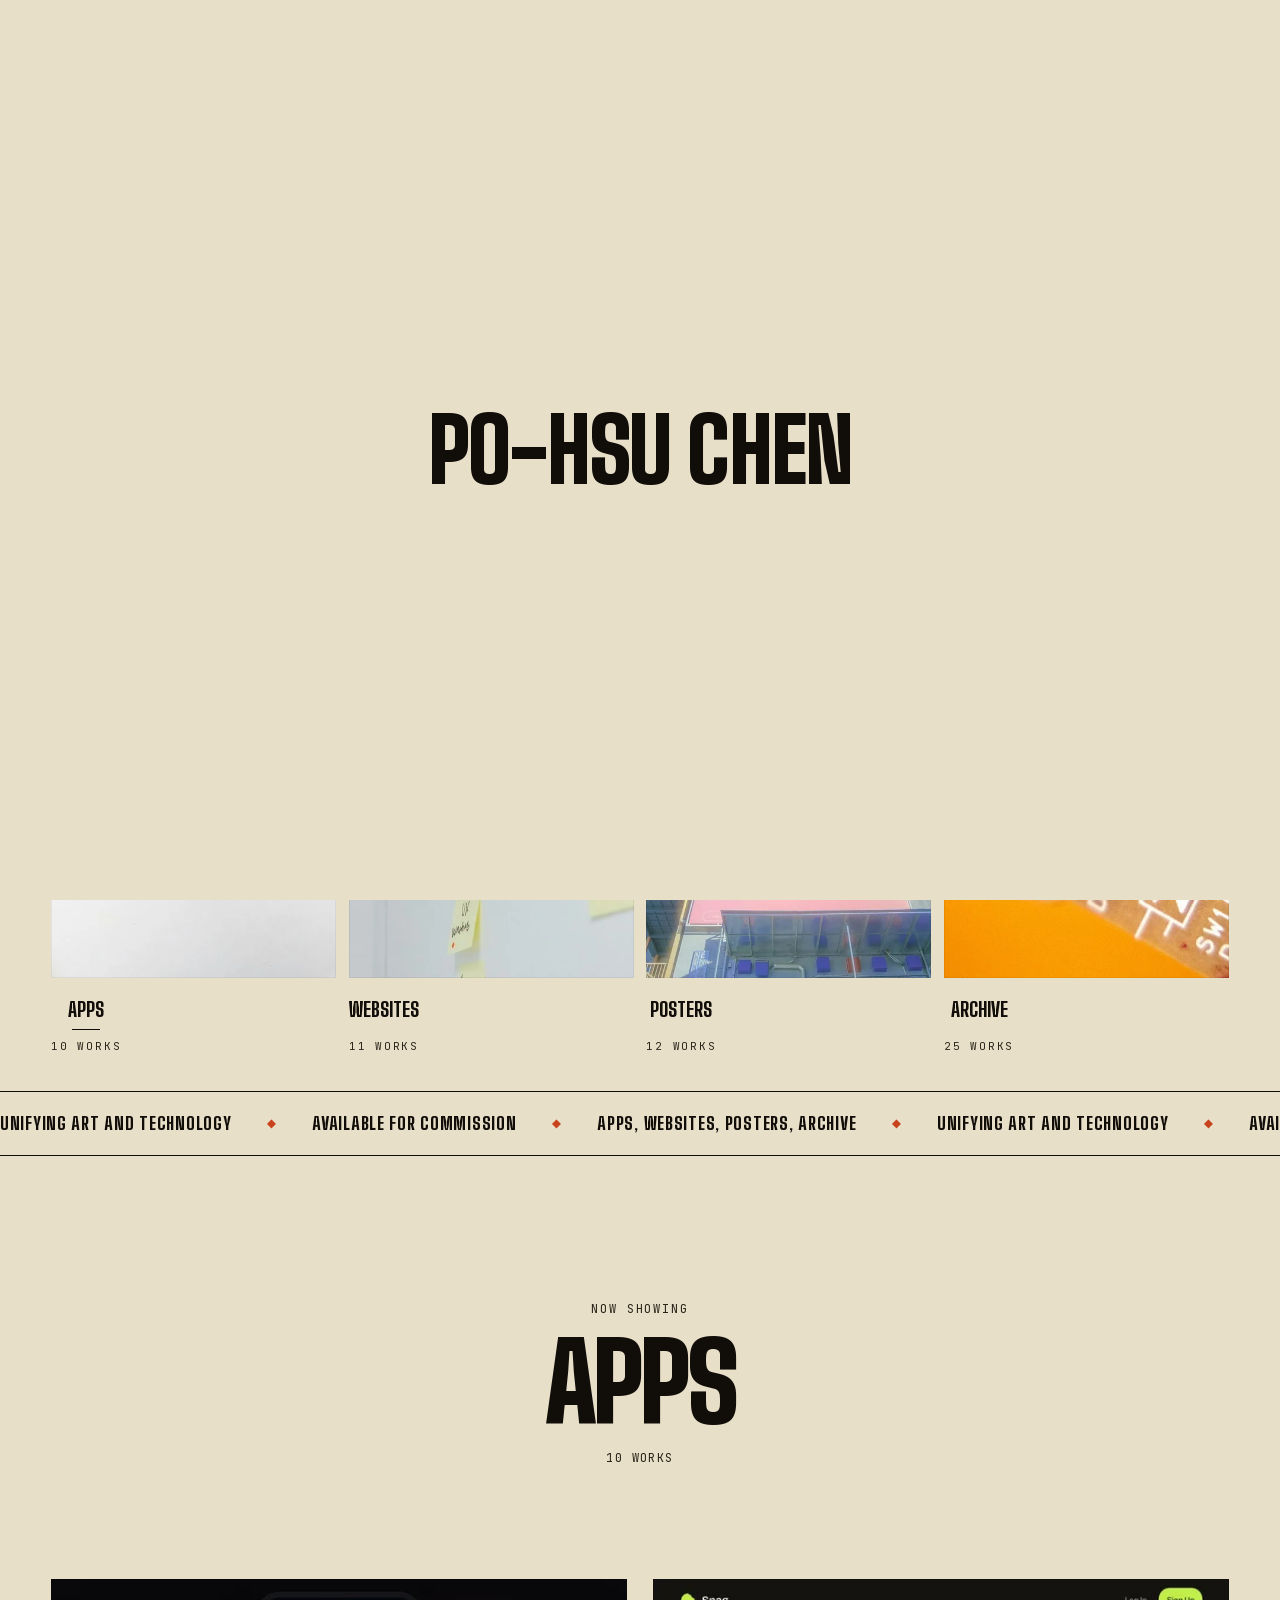
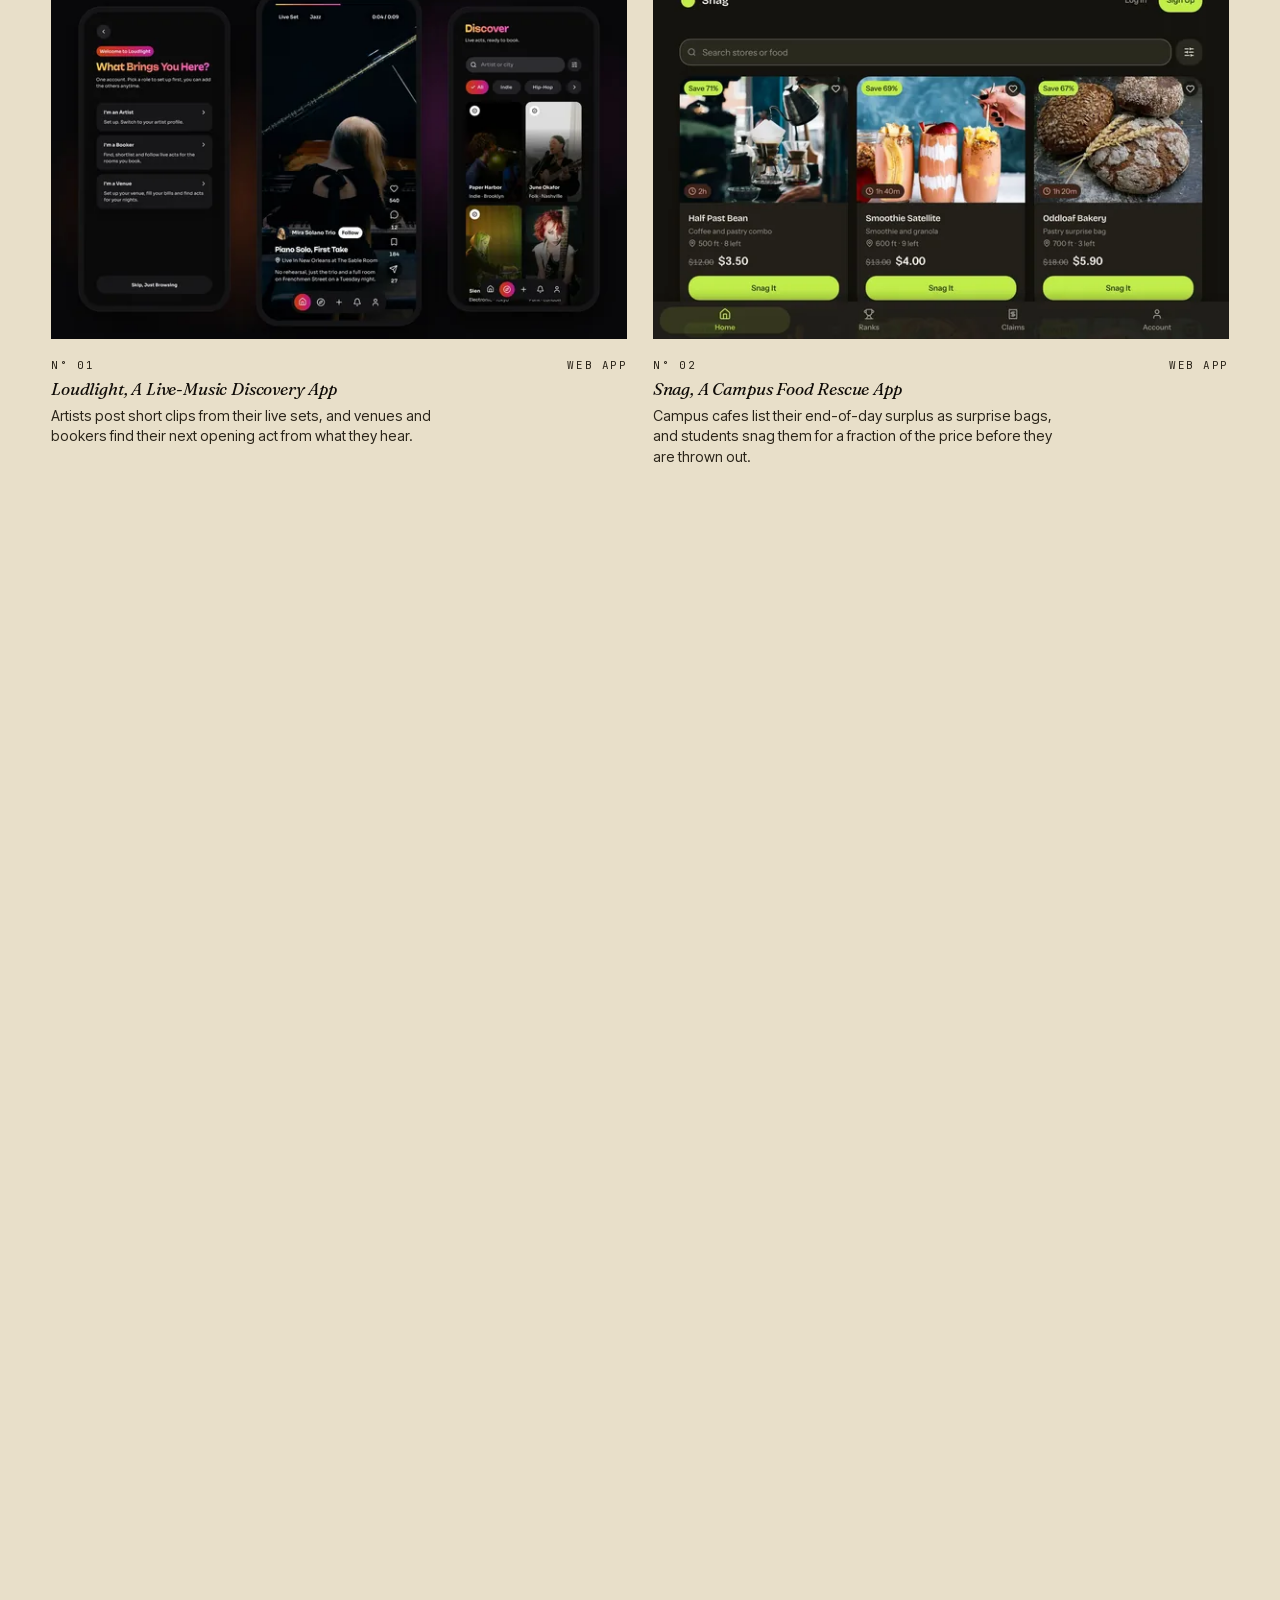
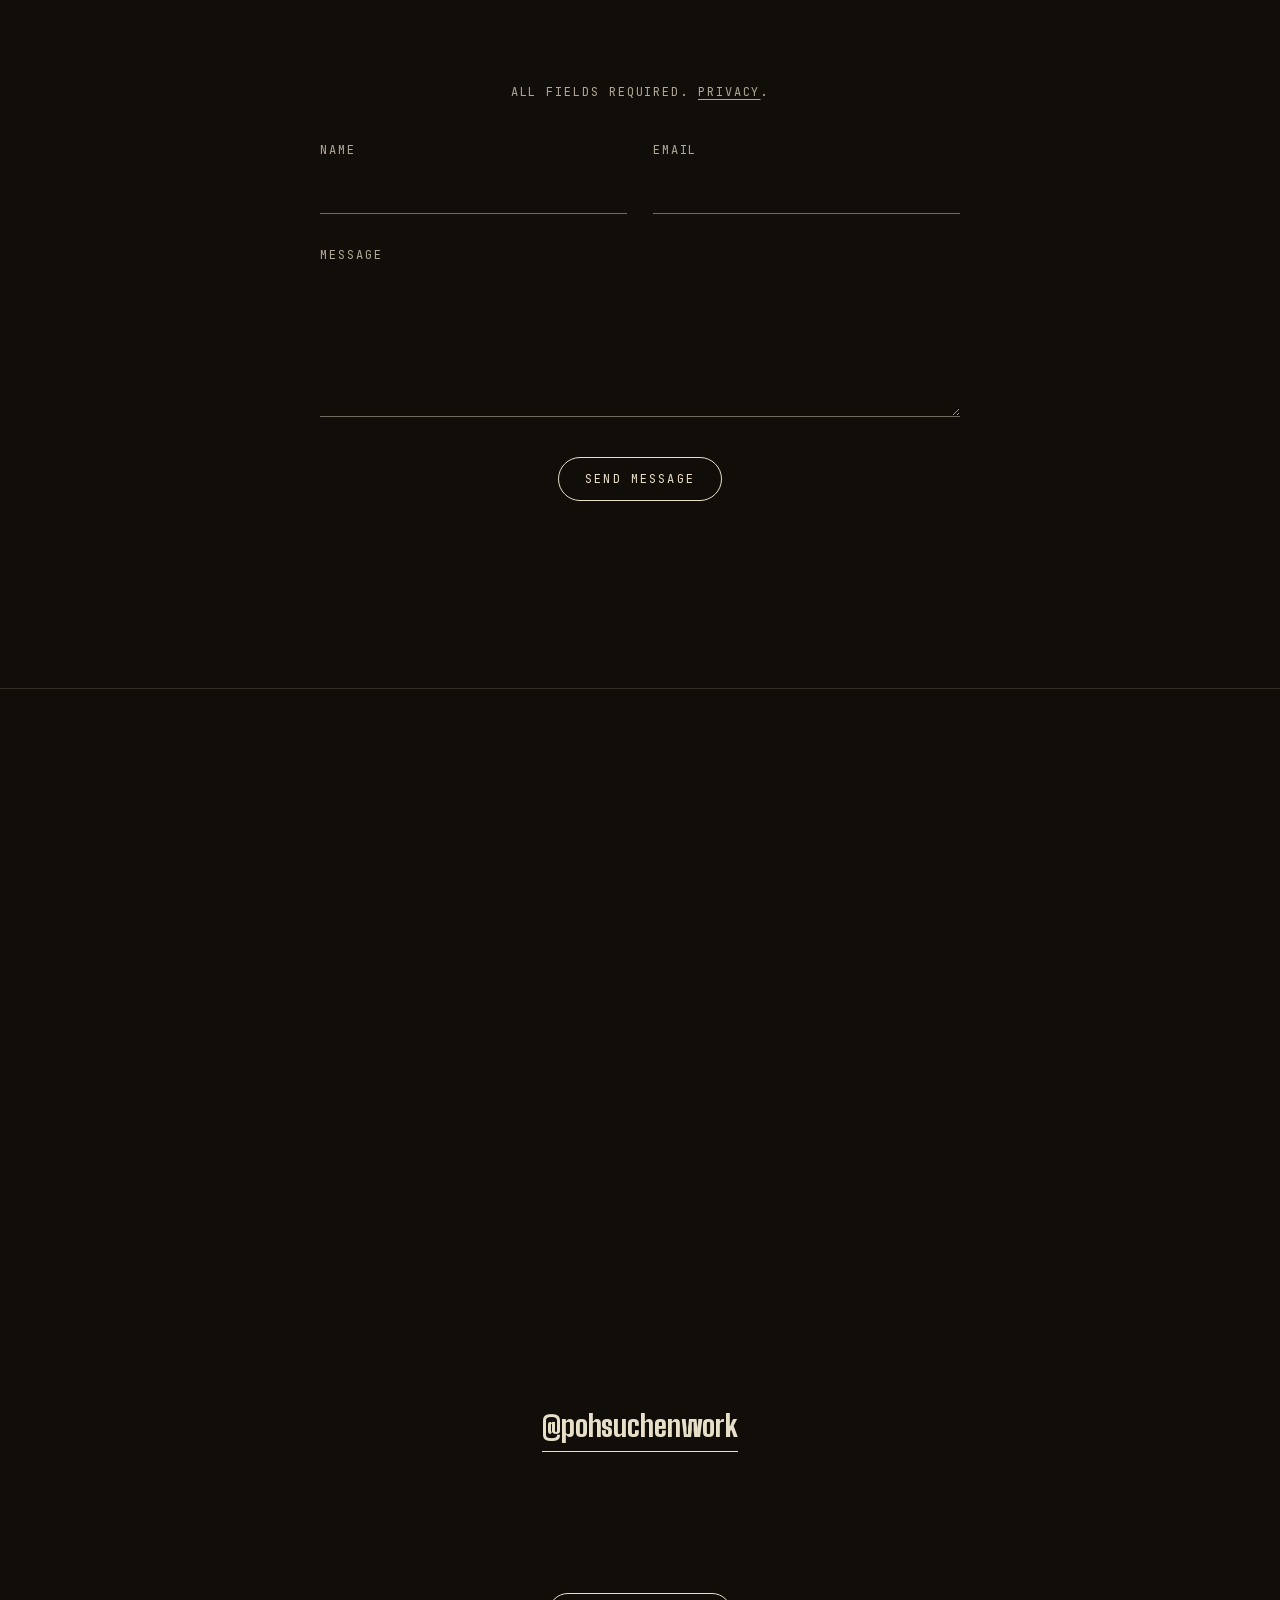
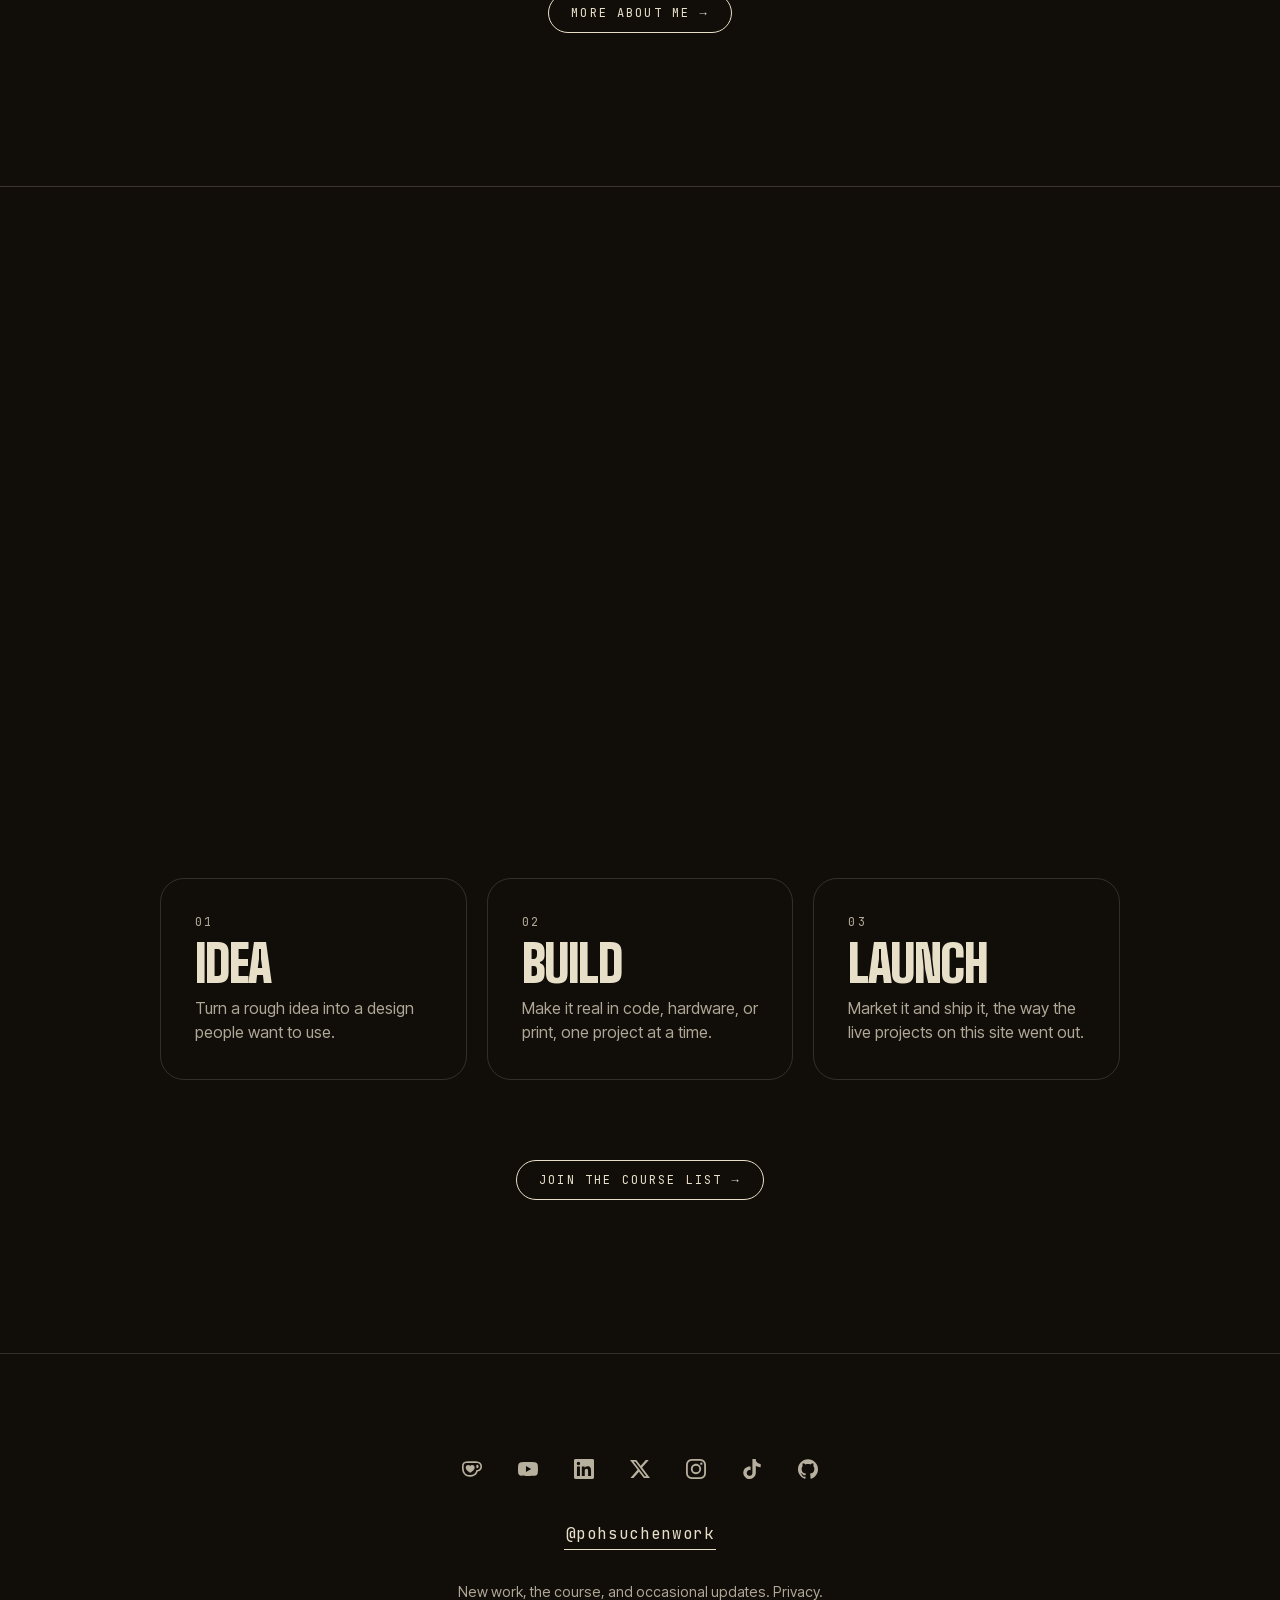
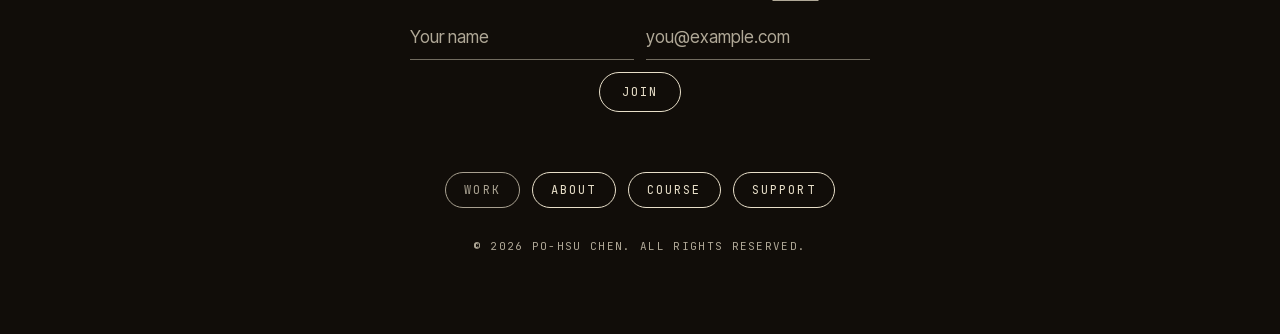
==== commit b164efb0: "Publish site" ====
--- a/index.html
+++ b/index.html
@@ -43,7 +43,7 @@
   <link rel="icon" href="favicon.svg?v=235b79b6cd0f" type="image/svg+xml" />
   <link rel="apple-touch-icon" href="apple-touch-icon.png?v=063e9e888f01" />
   <link rel="preload" href="fonts/big-shoulders-display.woff2" as="font" type="font/woff2" crossorigin />
-  <link rel="stylesheet" href="styles.css?v=499ae2630240" />
+  <link rel="stylesheet" href="styles.css?v=f68cedd884df" />
 
   <script type="application/ld+json">
   {
@@ -161,7 +161,7 @@
       <h2 id="contact-heading" class="contact__title" data-split data-magnetic="auto">Get in touch.</h2>
       <p class="contact__note" data-split data-magnetic="auto">Commissions, collaboration, or just a question. Write here.</p>
       <p class="caption caption--light contact__hint" id="contact-hint" data-magnetic="auto">All fields required. <a href="/about#privacy" data-magnetic="auto">Privacy</a>.</p>
-      <p class="caption caption--light contact__nojs">The form needs JavaScript. Without it, email me at <a href="mailto:pohsuchenwork@gmail.com" data-magnetic="auto">pohsuchenwork@gmail.com</a>.</p>
+      <p class="caption caption--light contact__nojs">The form needs JavaScript. Turn it on and reload the page.</p>
       <form class="contact__form" novalidate aria-labelledby="contact-heading">
         <div class="contact__field">
           <label class="contact__label" data-magnetic="auto" for="contact-name">Name</label>
@@ -267,6 +267,6 @@
     <p class="colophon__meta" data-magnetic="auto">&copy; <span class="colophon__year">2026</span> Po-Hsu Chen. All rights reserved.</p>
   </footer>
 
-  <script src="script.js?v=d7cdff6d204a"></script>
+  <script src="script.js?v=65ad8afbb844"></script>
 </body>
 </html>
--- a/styles.css
+++ b/styles.css
@@ -1393,7 +1393,7 @@
   flex-direction: column;
   align-items: center;
   gap: 16px;
-  padding: 2.5vh 2.5vw 32px;
+  padding: 72px 2.5vw 32px;
   overflow-x: hidden;
   overflow-y: auto;
   overscroll-behavior: contain;
@@ -1414,7 +1414,8 @@
   width: auto;
   height: auto;
   max-width: min(1920px, 90vw);
-  max-height: min(1080px, 80vh);
+  max-height: min(1080px, calc(100vh - 200px));
+  max-height: min(1080px, calc(100svh - 200px));
   object-fit: contain;
   background: rgba(255, 255, 255, 0.04);
   transform: scale(0.96);
@@ -1424,7 +1425,8 @@
 }
 .lightbox__media[data-portrait] {
   max-width: min(1080px, 90vw);
-  max-height: min(1920px, 80vh);
+  max-height: min(1920px, calc(100vh - 200px));
+  max-height: min(1920px, calc(100svh - 200px));
 }
 .lightbox.is-open .lightbox__media {
   transform: scale(1);
@@ -1443,9 +1445,8 @@
   align-items: center;
   justify-content: center;
   line-height: 0;
-  min-height: 88vh;
-  min-height: 88svh;
   width: 100%;
+  flex-shrink: 0;
   margin-top: auto;
 }
 .lightbox__play {
@@ -1510,7 +1511,7 @@
   position: fixed;
   top: 18px;
   right: 18px;
-  z-index: 2;
+  z-index: 3;
   width: 44px;
   height: 44px;
   display: grid;
@@ -1540,6 +1541,17 @@
   opacity: 1;
   pointer-events: auto;
 }
+.lightbox::before {
+  content: "";
+  position: fixed;
+  top: 0;
+  left: 0;
+  right: 0;
+  height: 72px;
+  z-index: 2;
+  pointer-events: none;
+  background: linear-gradient(rgba(0, 0, 0, 0.9) 55%, rgba(0, 0, 0, 0));
+}
 .lightbox__close:hover,
 .lightbox__close:focus-visible {
   background: rgba(255, 255, 255, 0.95);
@@ -1553,7 +1565,7 @@
   display: flex;
   flex-direction: column;
   gap: 8px;
-  margin-top: calc(-1 * var(--lb-pull, 0px));
+  flex-shrink: 0;
   margin-bottom: auto;
   width: min(720px, 90vw);
   text-align: center;
@@ -1830,10 +1842,15 @@
   color: var(--dark-mid);
   opacity: 0;
   transform: translateY(4px);
+  min-height: 1.5em;
+  interpolate-size: allow-keywords;
+  height: auto;
+  overflow: hidden;
   transition:
     opacity 400ms var(--ease),
     transform 400ms var(--ease),
-    color 240ms var(--ease);
+    color 240ms var(--ease),
+    height 300ms var(--ease);
 }
 .form__status.is-visible {
   opacity: 1;
@@ -2104,12 +2121,6 @@
   .lightbox__content {
     padding: 72px 2.5vw;
     gap: 14px;
-  }
-  .lightbox__media-wrap {
-    min-height: 0;
-  }
-  .lightbox__info {
-    --lb-pull: 0px;
   }
 }
 .visually-hidden {
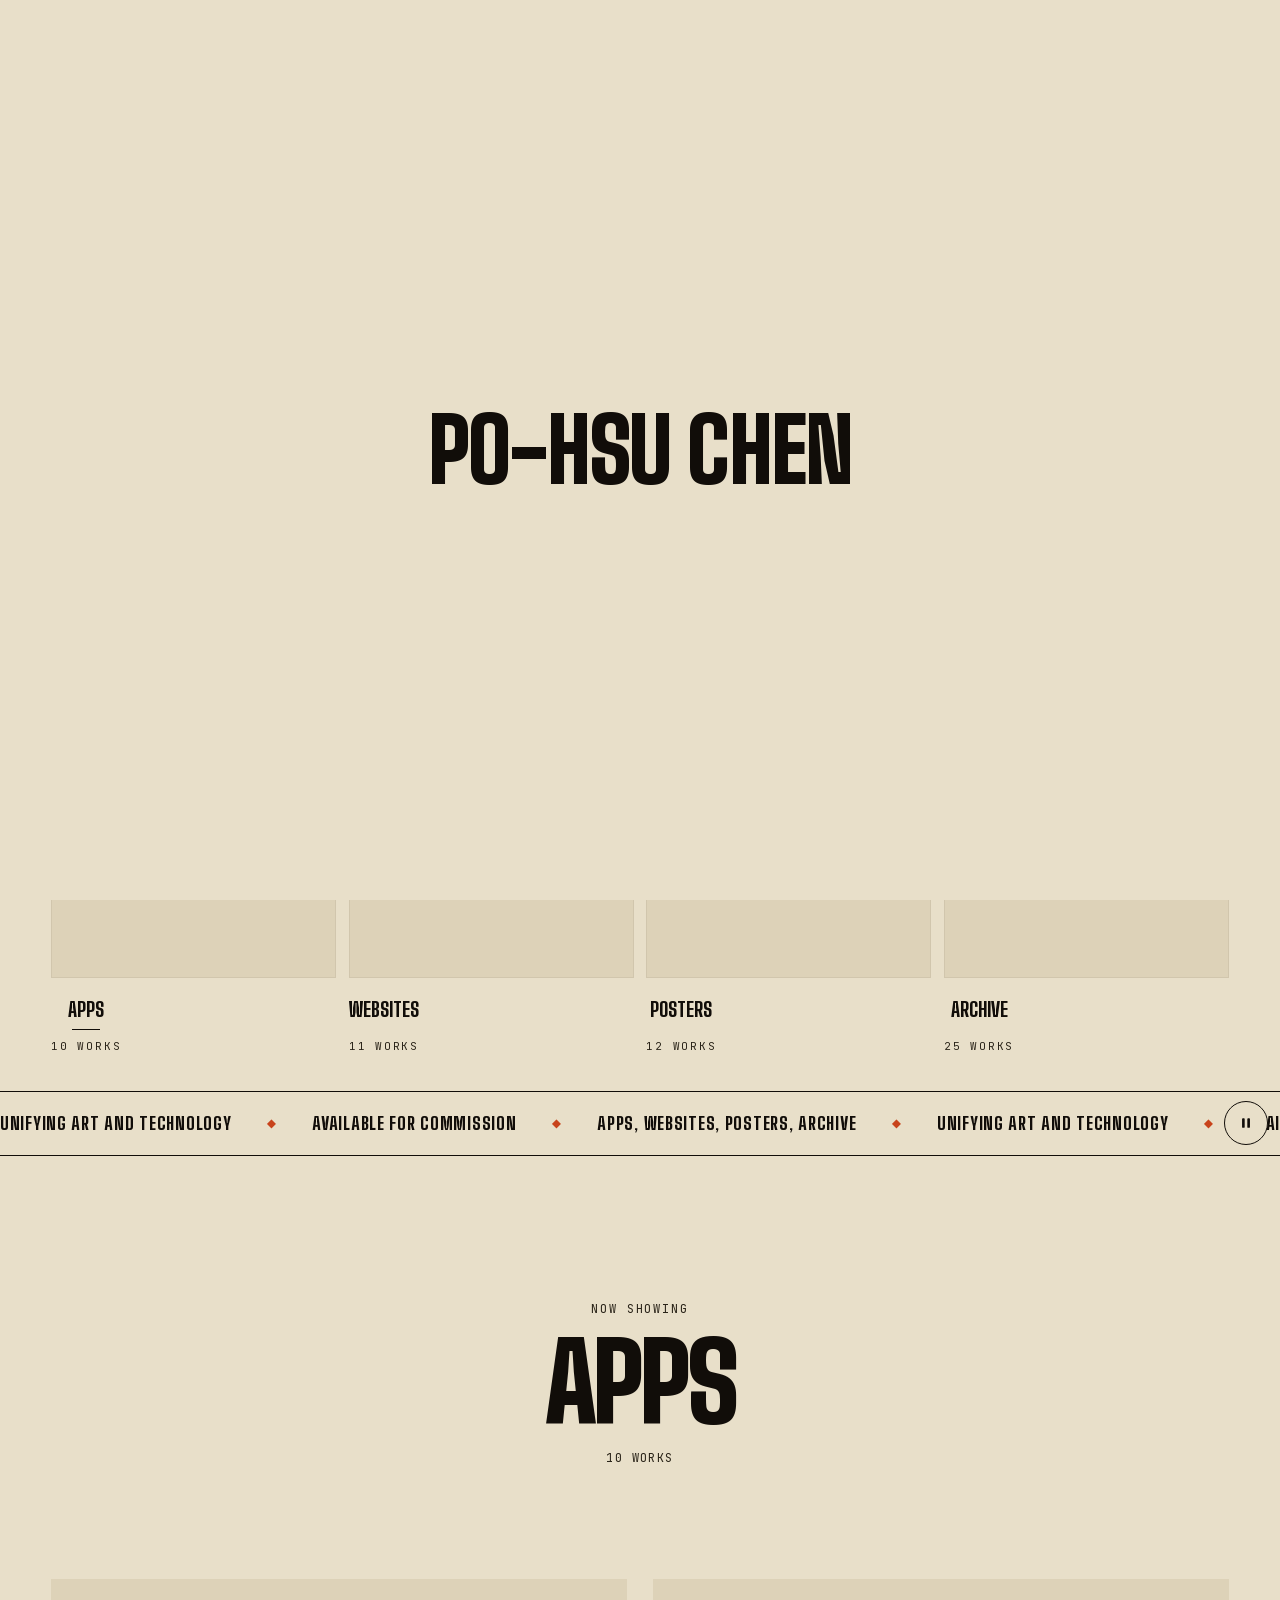
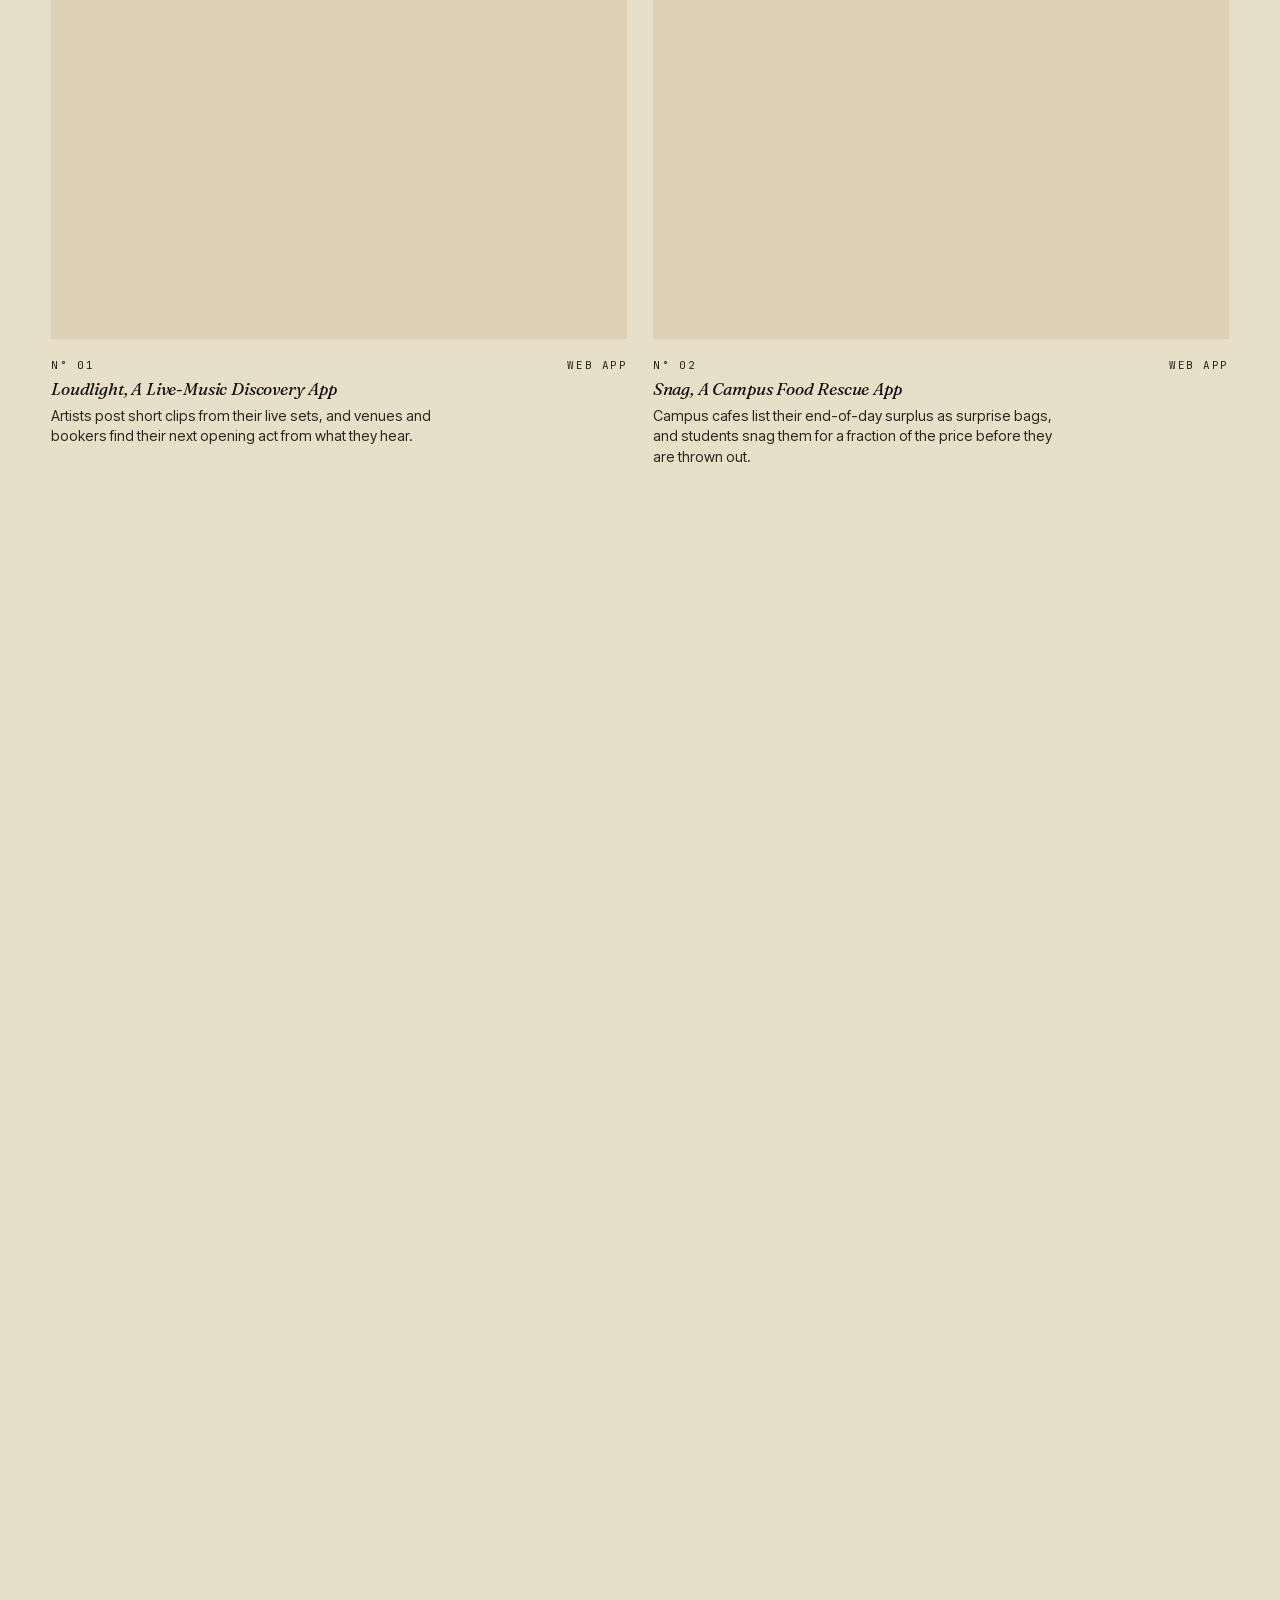
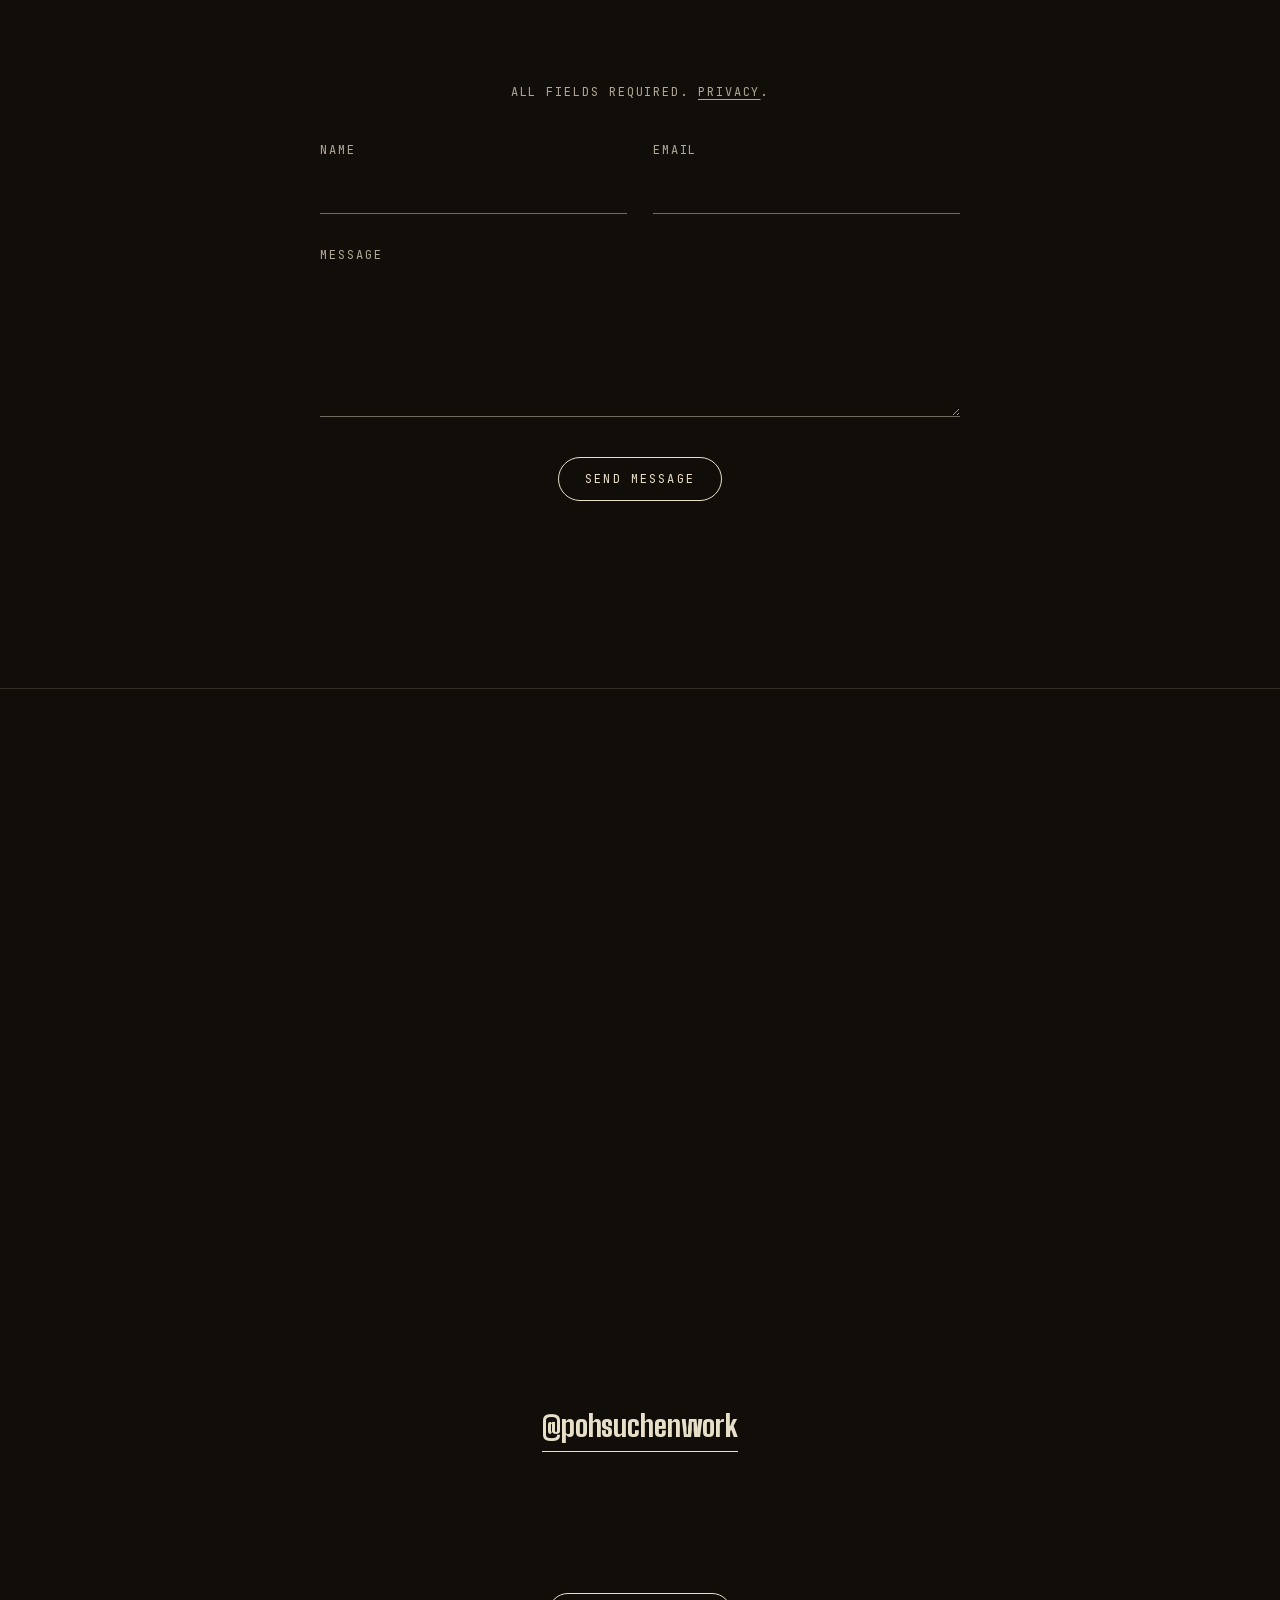
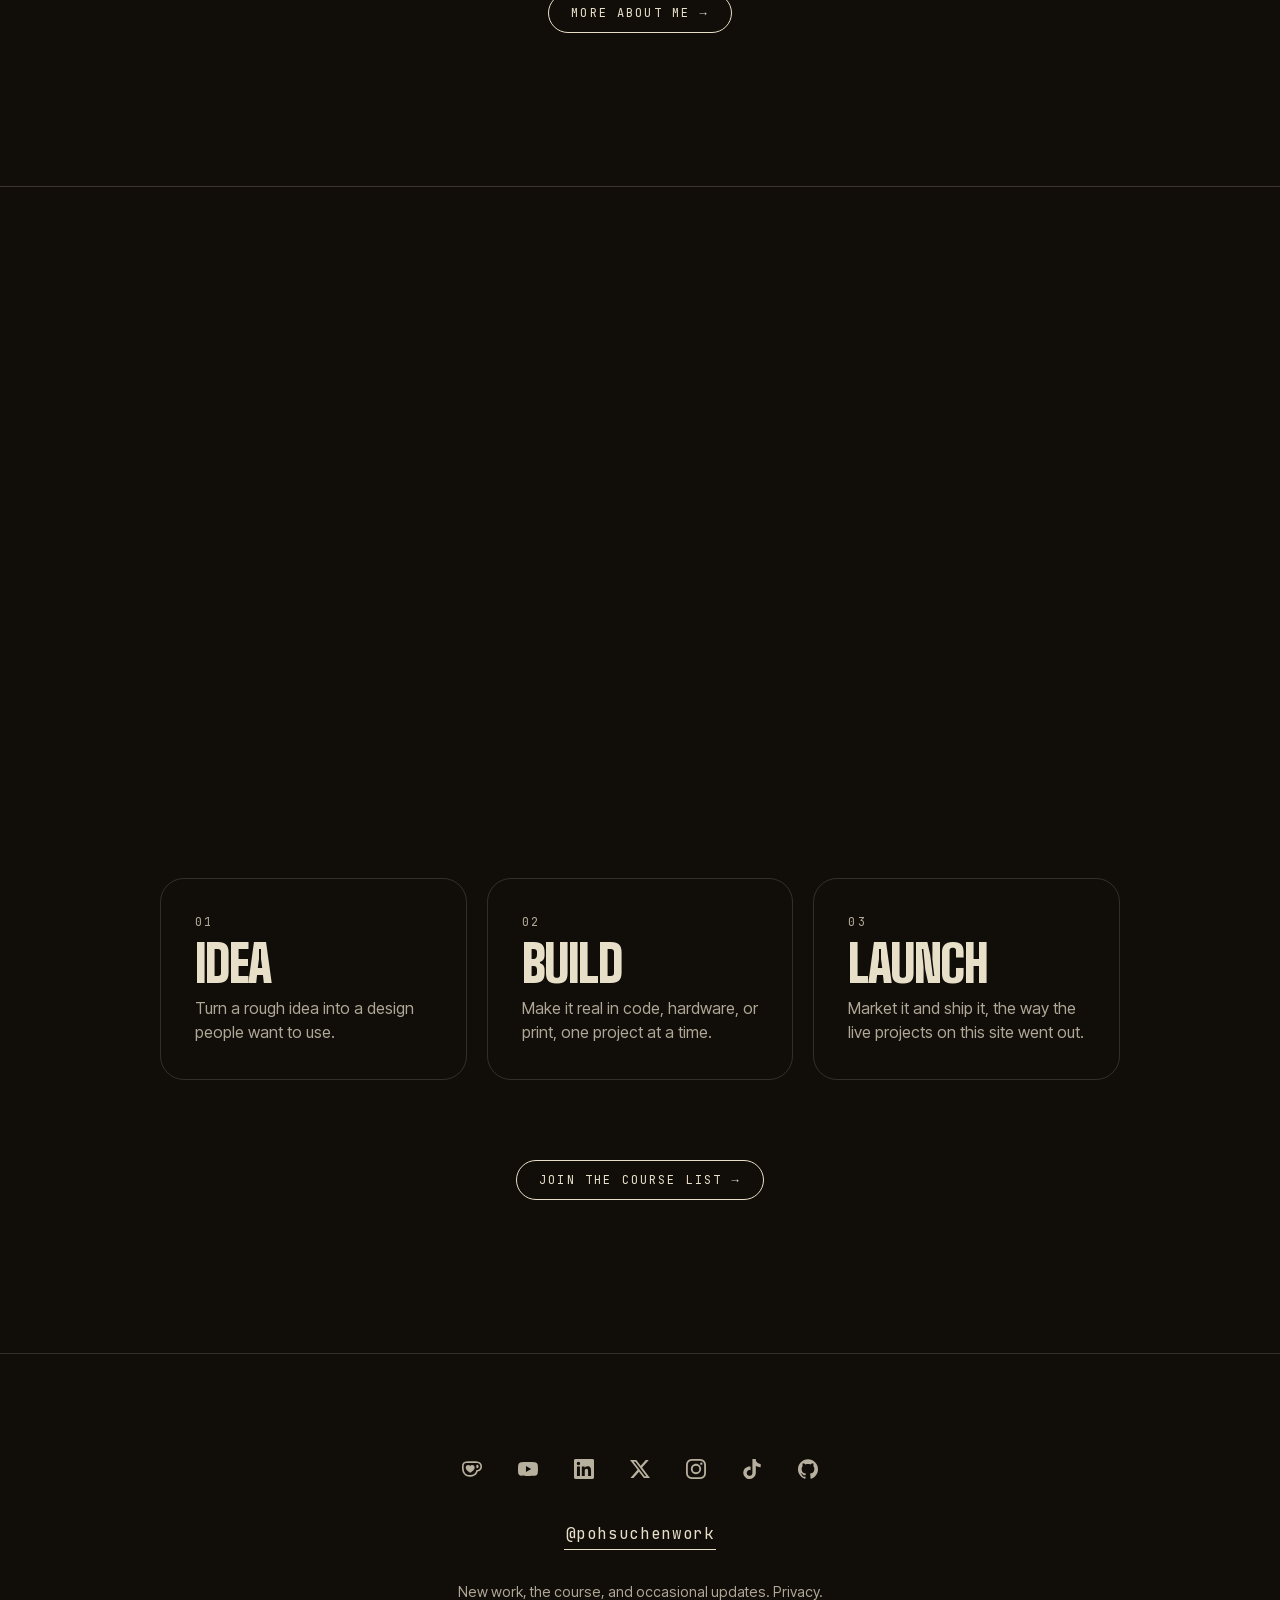
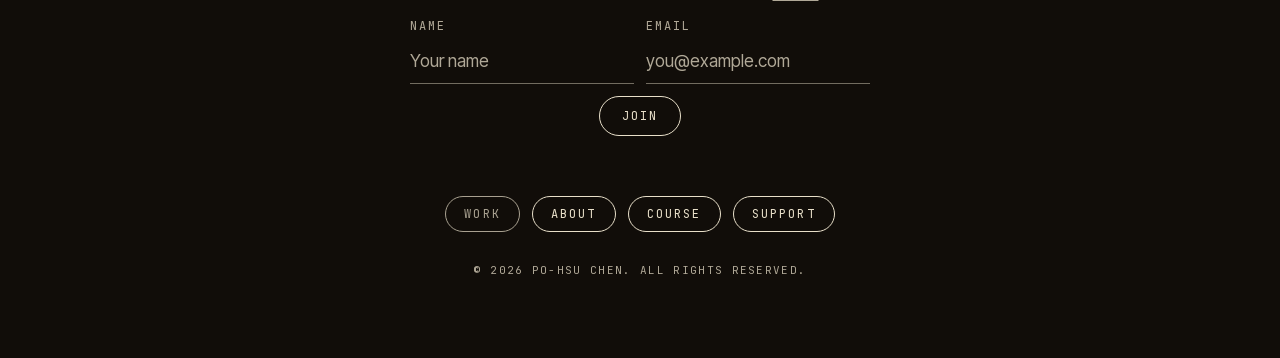
==== commit 355a9f6d: "Publish site" ====
--- a/index.html
+++ b/index.html
@@ -2,7 +2,7 @@
 <html lang="en" class="no-js">
 <head>
   <meta charset="UTF-8" />
-  <meta http-equiv="Content-Security-Policy" content="default-src 'self'; script-src 'self' 'sha256-AOcMORFs9n8n7JH5TCpeRUwC+OEYkzBon0eewYg5YjQ='; style-src 'self'; font-src 'self'; img-src 'self'; connect-src 'self' https://ixspocbdfavubolqocma.supabase.co; object-src 'none'; base-uri 'self'; form-action 'none'" />
+  <meta http-equiv="Content-Security-Policy" content="default-src 'self'; script-src 'self' 'sha256-AOcMORFs9n8n7JH5TCpeRUwC+OEYkzBon0eewYg5YjQ='; style-src 'self'; font-src 'self'; img-src 'self'; connect-src 'self' https://ixspocbdfavubolqocma.supabase.co; object-src 'none'; base-uri 'none'; form-action 'none'; frame-src 'none'; worker-src 'none'; media-src 'none'" />
   <meta name="referrer" content="strict-origin-when-cross-origin" />
   <meta name="robots" content="noai, noimageai" />
   <meta name="tdm-reservation" content="1" />
@@ -43,7 +43,7 @@
   <link rel="icon" href="favicon.svg?v=235b79b6cd0f" type="image/svg+xml" />
   <link rel="apple-touch-icon" href="apple-touch-icon.png?v=063e9e888f01" />
   <link rel="preload" href="fonts/big-shoulders-display.woff2" as="font" type="font/woff2" crossorigin />
-  <link rel="stylesheet" href="styles.css?v=f68cedd884df" />
+  <link rel="stylesheet" href="styles.css?v=abb7fedb2186" />
 
   <script type="application/ld+json">
   {
@@ -122,7 +122,7 @@
     </section>
 
     <div class="marquee-wrap">
-      <button class="marquee__pause" type="button" data-marquee-pause data-magnetic="auto">Pause the moving strip</button>
+      <button class="marquee__pause" type="button" data-marquee-pause aria-label="Pause the moving strip" data-magnetic="auto"><svg class="marquee__icon marquee__icon--pause" viewBox="0 0 16 16" aria-hidden="true" focusable="false"><rect x="3.5" y="2.5" width="3" height="11" rx="1"/><rect x="9.5" y="2.5" width="3" height="11" rx="1"/></svg><svg class="marquee__icon marquee__icon--play" viewBox="0 0 16 16" aria-hidden="true" focusable="false"><path d="M5 2.6v10.8L13.6 8z"/></svg></button>
     <div class="marquee" aria-hidden="true">
       <div class="marquee__track">
         <div class="marquee__set">
@@ -243,12 +243,16 @@
     <a class="colophon__email" href="https://linktr.ee/pohsuchenwork" target="_blank" rel="noopener noreferrer" data-magnetic="auto">@pohsuchenwork</a>
     <div class="colophon__newsletter">
       <form class="newsletter" novalidate aria-label="Join the list">
-        <label class="visually-hidden" for="newsletter-name">Name</label>
-        <label class="visually-hidden" for="newsletter-email">Email address</label>
         <p class="newsletter__label" id="newsletter-note" data-magnetic="auto">New work, the course, and occasional updates. <a href="/about#privacy" data-magnetic="auto">Privacy</a>.</p>
         <div class="newsletter__row">
-          <input class="newsletter__input" id="newsletter-name" name="name" type="text" autocomplete="name" maxlength="120" placeholder="Your name" required aria-describedby="newsletter-note" data-cursor="link" data-magnetic="auto" />
-          <input class="newsletter__input" id="newsletter-email" name="email" type="email" autocomplete="email" maxlength="254" placeholder="you@example.com" required aria-describedby="newsletter-note" data-cursor="link" data-magnetic="auto" />
+          <div class="newsletter__field">
+            <label class="contact__label" data-magnetic="auto" for="newsletter-name">Name</label>
+            <input class="newsletter__input" id="newsletter-name" name="name" type="text" autocomplete="name" maxlength="120" placeholder="Your name" required aria-describedby="newsletter-note" data-cursor="link" data-magnetic="auto" />
+          </div>
+          <div class="newsletter__field">
+            <label class="contact__label" data-magnetic="auto" for="newsletter-email">Email</label>
+            <input class="newsletter__input" id="newsletter-email" name="email" type="email" autocomplete="email" maxlength="254" placeholder="you@example.com" required aria-describedby="newsletter-note" data-cursor="link" data-magnetic="auto" />
+          </div>
           <button class="newsletter__submit" type="submit" data-magnetic="auto">Join</button>
         </div>
         <div class="form__trap" aria-hidden="true">
@@ -267,6 +271,6 @@
     <p class="colophon__meta" data-magnetic="auto">&copy; <span class="colophon__year">2026</span> Po-Hsu Chen. All rights reserved.</p>
   </footer>
 
-  <script src="script.js?v=65ad8afbb844"></script>
+  <script src="script.js?v=4caba8d028a1"></script>
 </body>
 </html>
--- a/styles.css
+++ b/styles.css
@@ -254,8 +254,7 @@
 .about :focus-visible,
 .contact :focus-visible,
 .colophon :focus-visible,
-.skip-link:focus-visible,
-.marquee__pause:focus-visible {
+.skip-link:focus-visible {
   outline-color: var(--bg);
 }
 .skip-link {
@@ -899,21 +898,48 @@
 }
 .marquee__pause {
   position: absolute;
-  left: -9999px;
   top: 0;
+  bottom: 0;
+  right: max(12px, env(safe-area-inset-right, 0px));
   z-index: 20;
-  font-family: var(--mono);
-  font-size: var(--fs-micro);
-  letter-spacing: 0.12em;
-  text-transform: uppercase;
-  background: var(--ink);
-  color: var(--bg);
-  border: 0;
+  width: 44px;
+  height: 44px;
+  margin: auto 0;
+  padding: 0;
+  display: grid;
+  place-items: center;
+  background: var(--bg);
+  color: var(--ink);
+  border: 1.5px solid var(--ink);
   border-radius: 999px;
-  padding: 10px 18px;
-}
-.marquee__pause:focus {
-  left: 16px;
+  transition:
+    background-color 240ms var(--ease),
+    color 240ms var(--ease),
+    box-shadow 240ms var(--ease);
+}
+.marquee__icon {
+  width: 14px;
+  height: 14px;
+  fill: currentColor;
+}
+.marquee__icon--play,
+.marquee-wrap.is-paused .marquee__icon--pause {
+  display: none;
+}
+.marquee-wrap.is-paused .marquee__icon--play {
+  display: block;
+}
+@media (hover: hover) and (pointer: fine) {
+  .marquee__pause:hover {
+    background: var(--ink);
+    color: var(--bg);
+  }
+}
+.marquee__pause:active {
+  box-shadow: inset 0 0 0 3px var(--ink);
+}
+.marquee__pause:focus-visible {
+  border-radius: 999px;
 }
 .marquee__set {
   display: inline-flex;
@@ -1897,11 +1923,20 @@
   align-items: flex-end;
   justify-content: center;
 }
-.newsletter__row .newsletter__input {
+.newsletter__field {
   flex: 1 1 40%;
+  min-width: 0;
+  display: flex;
+  flex-direction: column;
+  gap: 6px;
+  text-align: left;
+}
+.newsletter__field:focus-within .contact__label {
+  color: var(--bg);
 }
 .newsletter__input {
   flex: 1 1 auto;
+  width: 100%;
   min-width: 0;
   padding: 8px 0 10px;
   text-align: left;
@@ -2183,6 +2218,11 @@
 }
 .course__title {
   font-size: var(--fs-display-long);
+  overflow-wrap: anywhere;
+}
+.course .course__title {
+  width: max-content;
+  max-width: calc(100vw - 40px);
 }
 .course__cards {
   display: grid;
